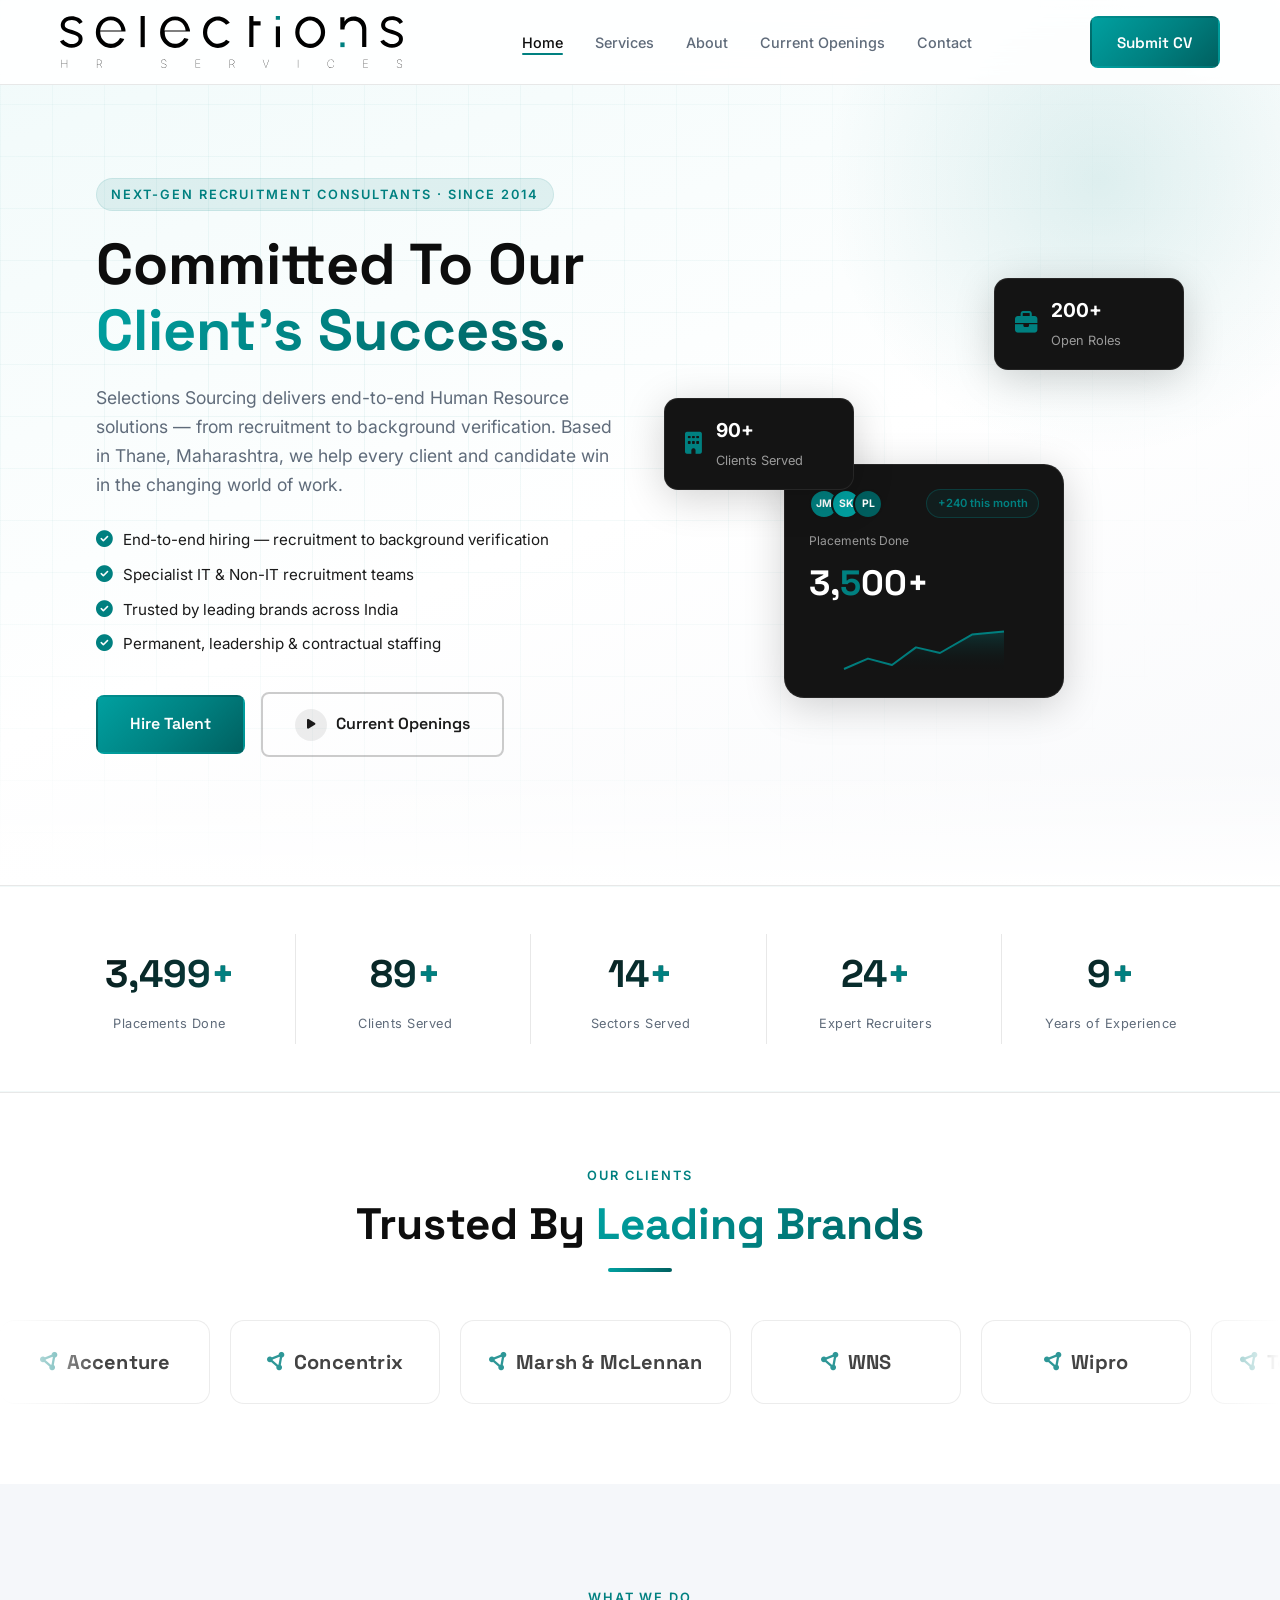
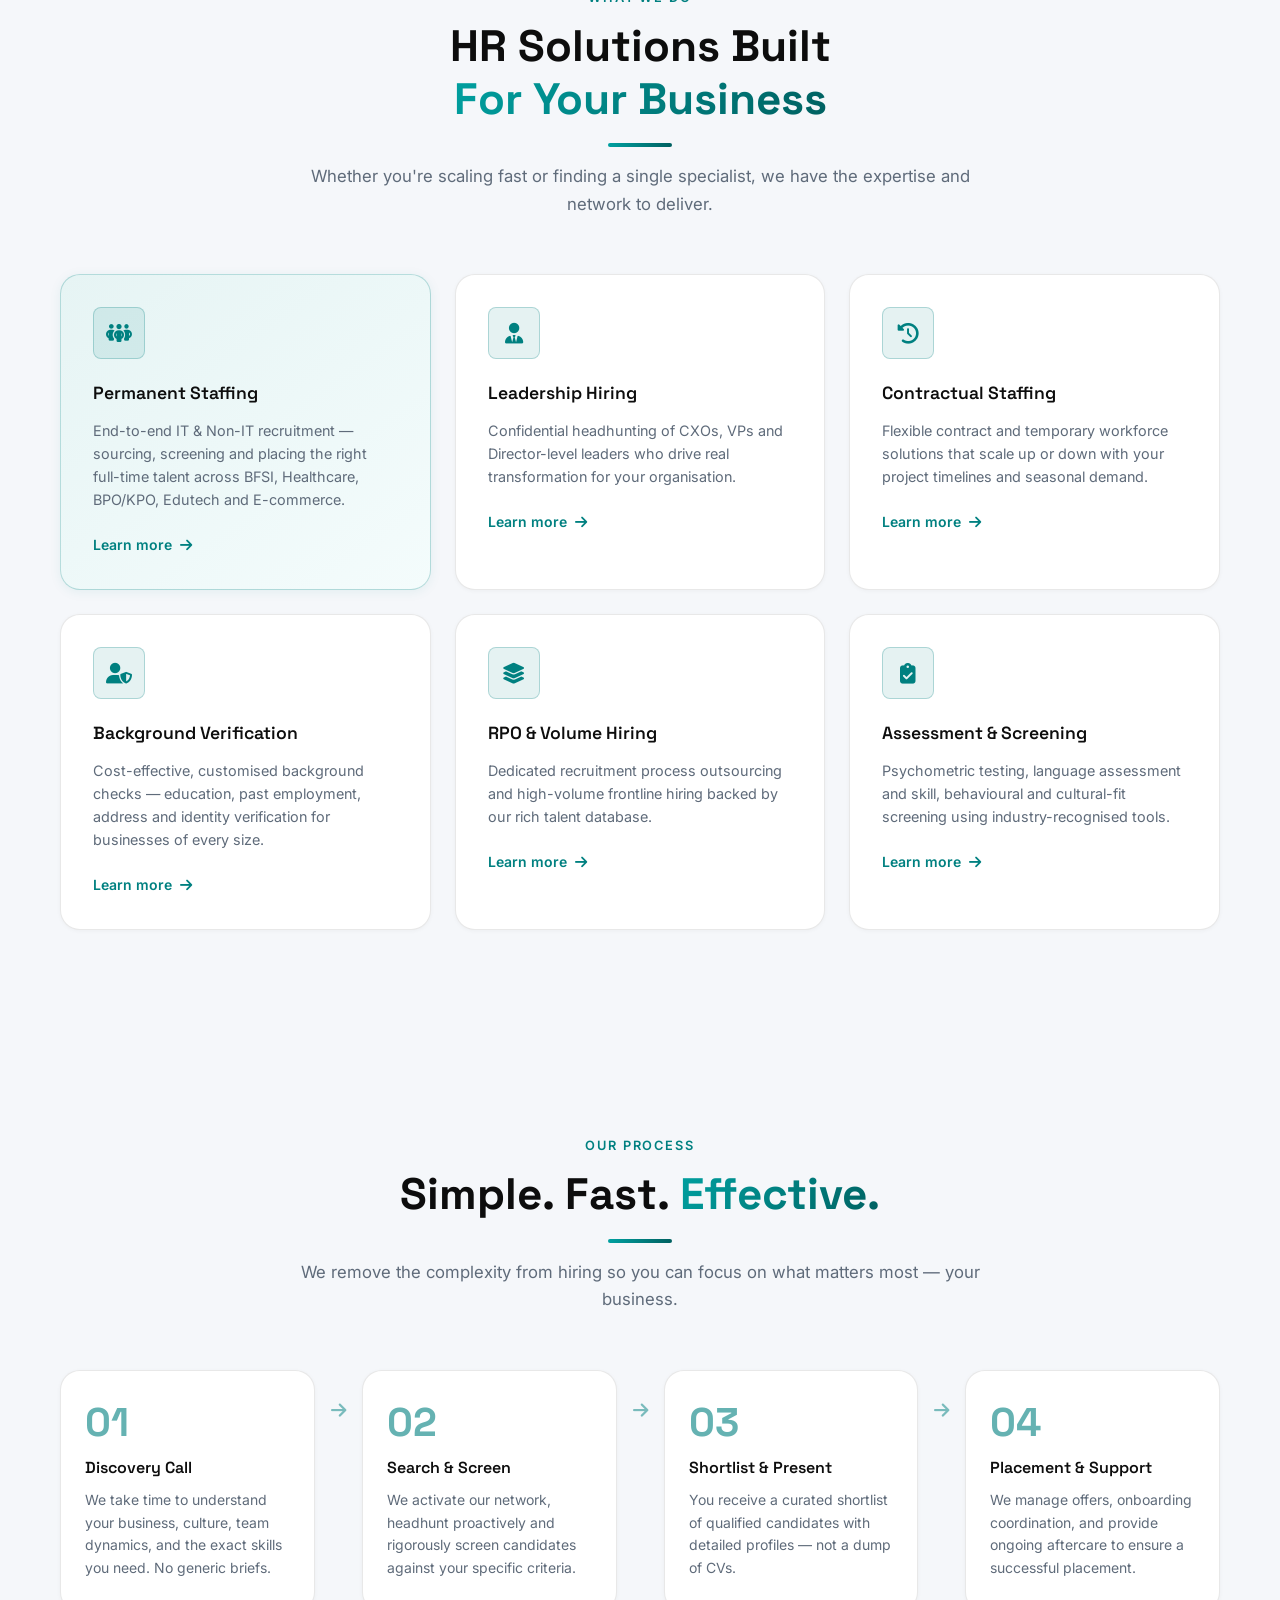
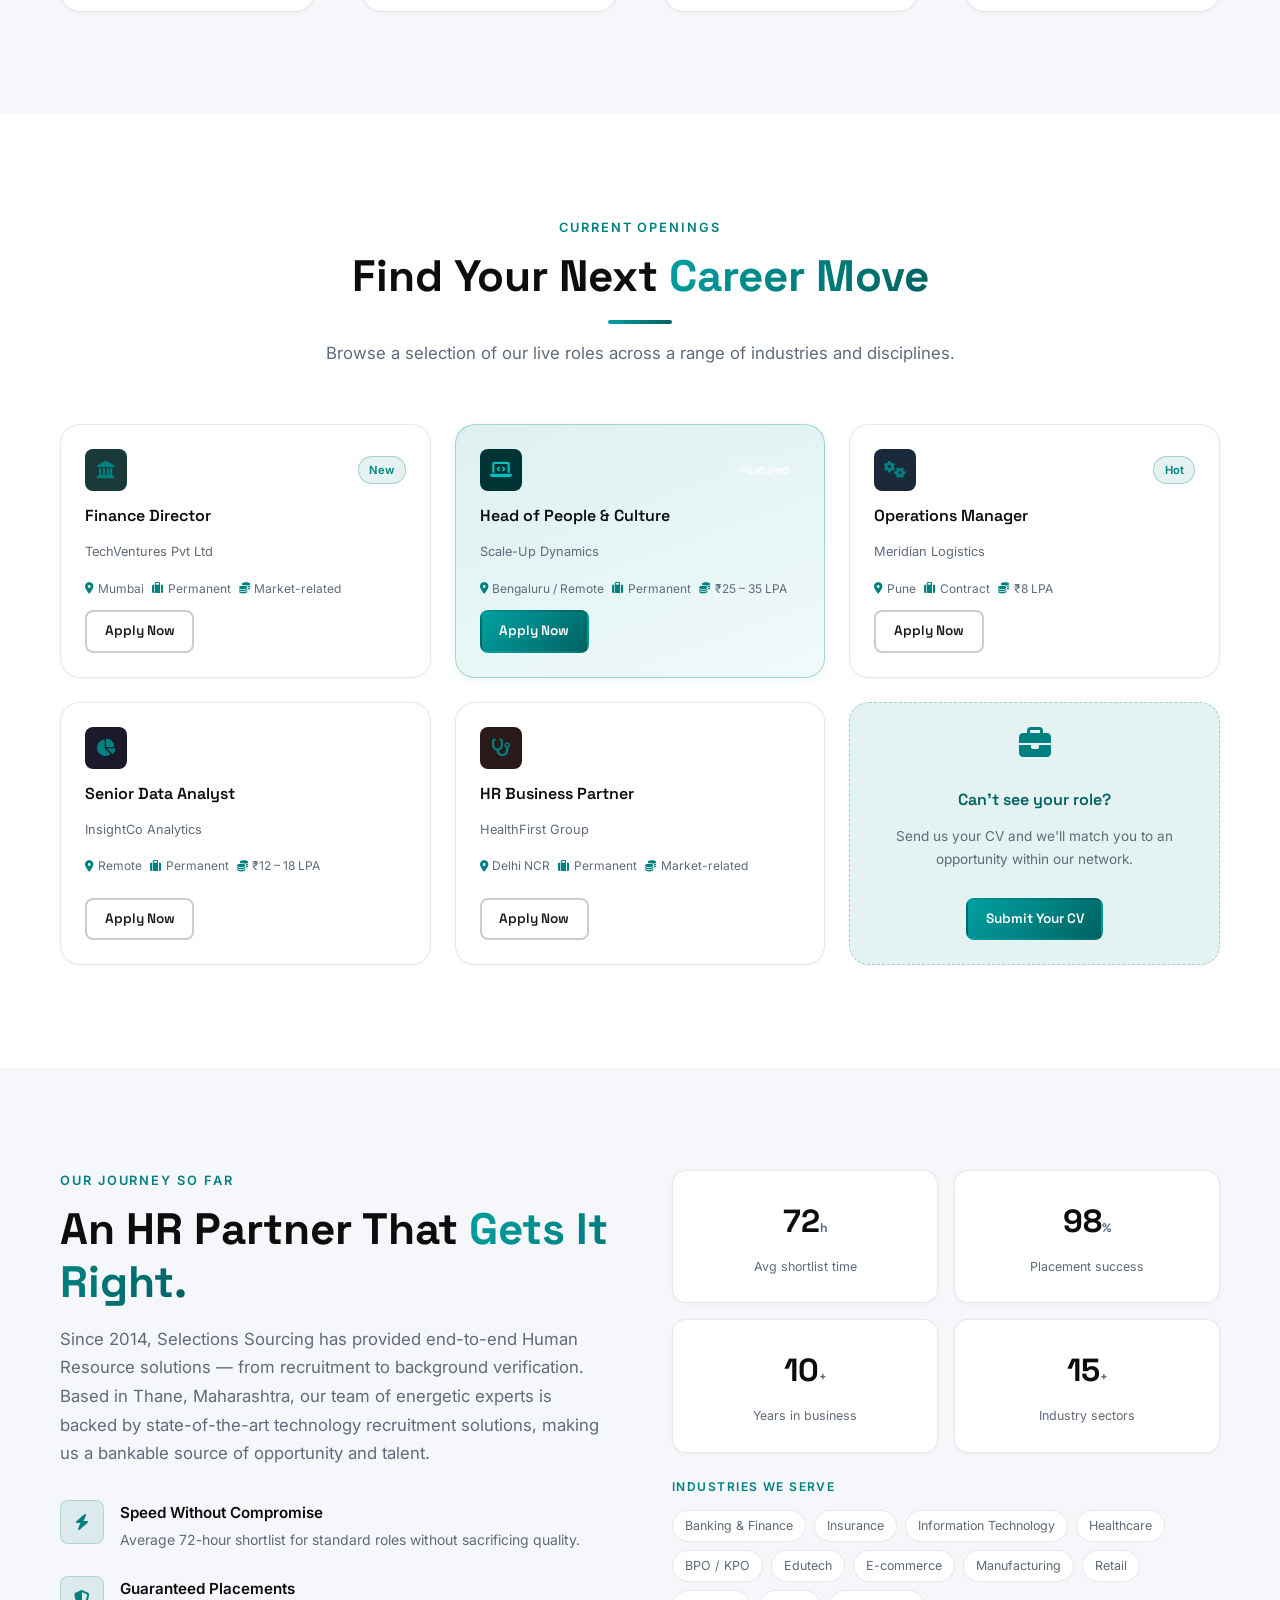
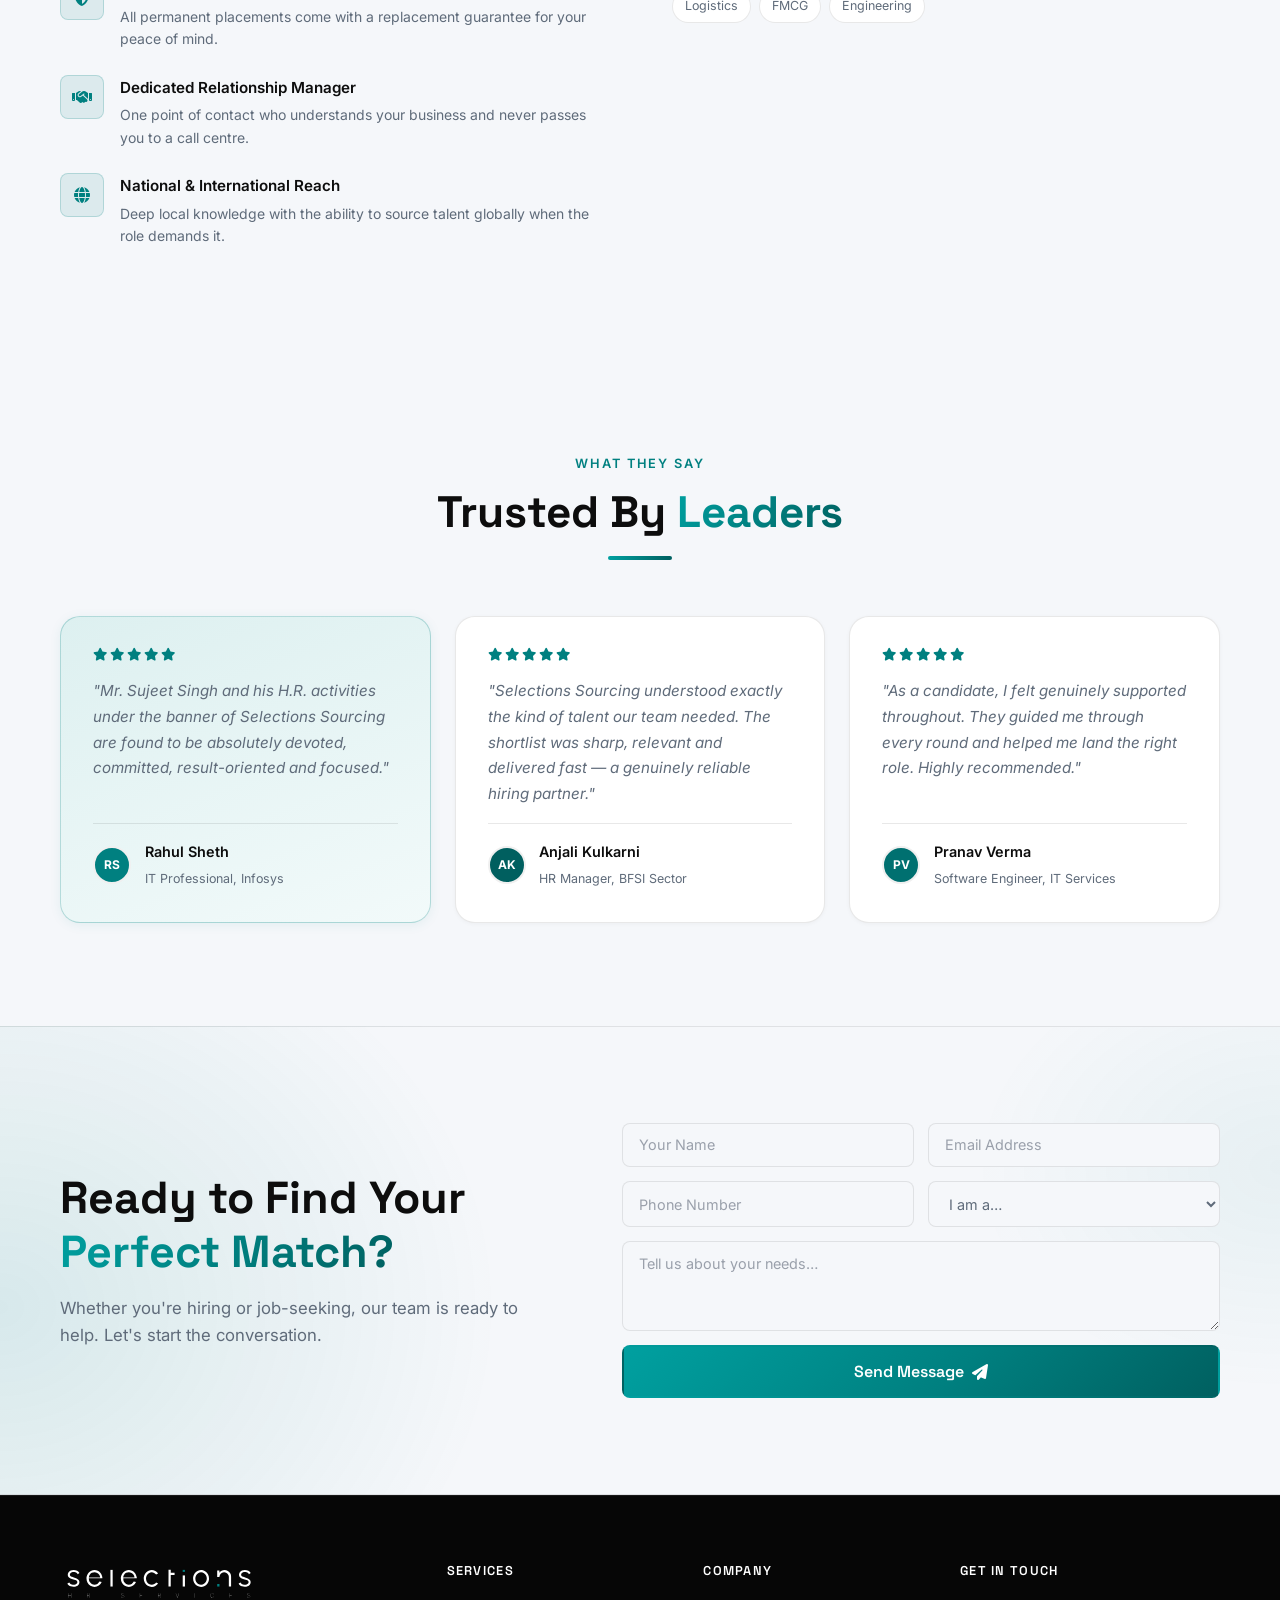
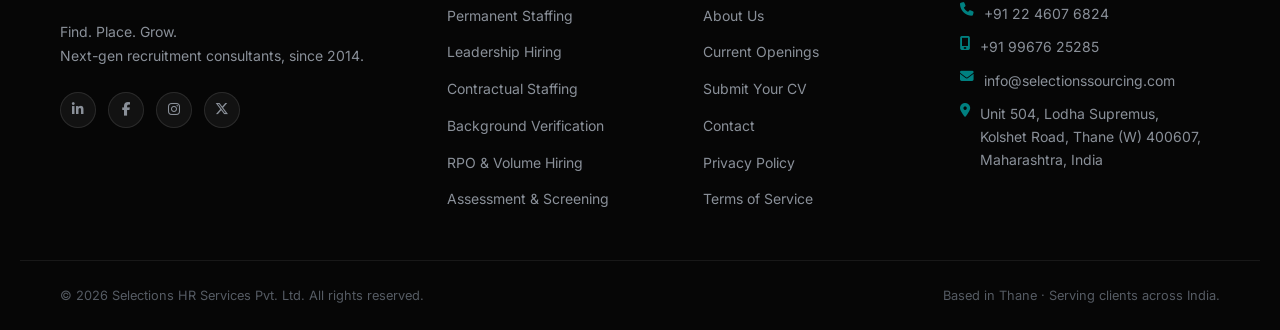
==== index.html @ e428ca4f "Add files via upload" ====
<!DOCTYPE html>
<html lang="en">

<head>
  <meta charset="UTF-8" />
  <meta name="viewport" content="width=device-width, initial-scale=1.0" />

  <!-- ── Primary SEO ── -->
  <title>Selections Sourcing — HR Sourcing &amp; Recruitment Agency in India</title>
  <meta name="description" content="Selections Sourcing is a specialist HR sourcing and recruitment agency in India. We connect companies with pre-vetted talent and help professionals find their next role. Find. Place. Grow." />
  <meta name="keywords" content="recruitment agency India, HR sourcing, staffing agency, talent sourcing, executive search, permanent recruitment, contract staffing, hiring partner, jobs India" />
  <meta name="author" content="Selections Sourcing" />
  <meta name="robots" content="index, follow" />
  <meta name="theme-color" content="#008080" />
  <link rel="canonical" href="https://www.selectionssourcing.com/" />

  <!-- ── Open Graph ── -->
  <meta property="og:type" content="website" />
  <meta property="og:site_name" content="Selections Sourcing" />
  <meta property="og:title" content="Selections Sourcing — HR Sourcing &amp; Recruitment Agency in India" />
  <meta property="og:description" content="We place the right people in the right roles. Specialist HR sourcing and recruitment across India." />
  <meta property="og:url" content="https://www.selectionssourcing.com/" />
  <meta property="og:image" content="https://www.selectionssourcing.com/selections-logo.png" />
  <meta property="og:locale" content="en_IN" />

  <!-- ── Twitter ── -->
  <meta name="twitter:card" content="summary_large_image" />
  <meta name="twitter:title" content="Selections Sourcing — HR Sourcing &amp; Recruitment Agency in India" />
  <meta name="twitter:description" content="We place the right people in the right roles. Specialist HR sourcing and recruitment across India." />
  <meta name="twitter:image" content="https://www.selectionssourcing.com/selections-logo.png" />

  <!-- ── Favicon ── -->
  <link rel="icon" type="image/svg+xml" href="favicon.svg" />
  <link rel="icon" type="image/png" href="favicon.png" />
  <link rel="apple-touch-icon" href="favicon.png" />

  <!-- ── Fonts & Styles ── -->
  <link rel="preconnect" href="https://fonts.googleapis.com" />
  <link rel="preconnect" href="https://fonts.gstatic.com" crossorigin />
  <link
    href="https://fonts.googleapis.com/css2?family=Inter:wght@300;400;500;600;700;800&family=Space+Grotesk:wght@400;500;600;700&display=swap"
    rel="stylesheet" />
  <link rel="stylesheet" href="https://cdnjs.cloudflare.com/ajax/libs/font-awesome/6.5.0/css/all.min.css" />
  <link rel="stylesheet" href="style.css" />

  <!-- ── Structured Data ── -->
  <script type="application/ld+json">
  {
    "@context": "https://schema.org",
    "@type": "EmploymentAgency",
    "name": "Selections Sourcing",
    "legalName": "Selections HR Services Pvt. Ltd.",
    "foundingDate": "2014",
    "url": "https://www.selectionssourcing.com/",
    "logo": "https://www.selectionssourcing.com/selections-logo.png",
    "image": "https://www.selectionssourcing.com/selections-logo.png",
    "description": "Specialist HR sourcing and recruitment agency in India — permanent staffing, leadership hiring, contractual staffing and background verification.",
    "slogan": "Find. Place. Grow.",
    "email": "info@selectionssourcing.com",
    "telephone": "+91-22-4607-6824",
    "priceRange": "$$",
    "address": {
      "@type": "PostalAddress",
      "streetAddress": "Unit 504, Lodha Supremus, Kolshet Road",
      "addressLocality": "Thane",
      "addressRegion": "Maharashtra",
      "postalCode": "400607",
      "addressCountry": "IN"
    },
    "areaServed": "IN",
    "openingHoursSpecification": {
      "@type": "OpeningHoursSpecification",
      "dayOfWeek": ["Monday", "Tuesday", "Wednesday", "Thursday", "Friday"],
      "opens": "09:00",
      "closes": "18:00"
    },
    "sameAs": [
      "https://www.linkedin.com/company/selectionshr",
      "https://www.facebook.com/selectionshr",
      "https://www.instagram.com/selectionshr"
    ]
  }
  </script>
  <script type="application/ld+json">
  {
    "@context": "https://schema.org",
    "@type": "WebSite",
    "name": "Selections Sourcing",
    "url": "https://www.selectionssourcing.com/"
  }
  </script>
</head>

<body>

  <!-- ═══════════════════════════════════════════
       HEADER / NAVIGATION
  ═══════════════════════════════════════════ -->
  <header class="header" id="header">
    <div class="container header__inner">

      <!-- Logo -->
      <a href="index.html" class="logo">
        <img src="logo.svg" class="logo__svg" alt="Selections Sourcing" />
      </a>

      <!-- Nav -->
      <nav class="nav" id="nav">
        <ul class="nav__list">
          <li><a href="#home" class="nav__link active">Home</a></li>
          <li><a href="services.html" class="nav__link">Services</a></li>
          <li><a href="about.html" class="nav__link">About</a></li>
          <li><a href="#jobs" class="nav__link">Current Openings</a></li>
          <li><a href="contact.html" class="nav__link">Contact</a></li>
        </ul>
      </nav>

      <div class="header__actions">
        <a href="submit-cv.html" class="btn btn--teal">Submit CV</a>
        <button class="nav__toggle" id="navToggle" aria-label="Toggle menu">
          <span></span><span></span><span></span>
        </button>
      </div>

    </div>
  </header>


  <!-- ═══════════════════════════════════════════
       QUICK NAV — scrollable section shortcuts (mobile)
  ═══════════════════════════════════════════ -->
  <nav class="quicknav" aria-label="Quick navigation">
    <div class="quicknav__track">
      <a href="#home" class="quicknav__chip"><i class="fa-solid fa-house"></i> Home</a>
      <a href="services.html" class="quicknav__chip"><i class="fa-solid fa-briefcase"></i> Services</a>
      <a href="about.html" class="quicknav__chip"><i class="fa-solid fa-building-user"></i> About</a>
      <a href="#jobs" class="quicknav__chip"><i class="fa-solid fa-magnifying-glass"></i> Openings</a>
      <a href="#contact" class="quicknav__chip"><i class="fa-solid fa-envelope"></i> Contact</a>
      <a href="submit-cv.html" class="quicknav__chip quicknav__chip--teal"><i class="fa-solid fa-file-arrow-up"></i> Submit CV</a>
    </div>
  </nav>


  <!-- ═══════════════════════════════════════════
       HERO SECTION
  ═══════════════════════════════════════════ -->
  <section class="hero" id="home">
    <div class="hero__bg-grid"></div>
    <div class="hero__accent"></div>
    <div class="container hero__inner">

      <div class="hero__content">
        <p class="hero__eyebrow">Next-Gen Recruitment Consultants · Since 2014</p>
        <h1 class="hero__title">
          Committed To Our<br />
          <span class="highlight">Client's Success.</span>
        </h1>
        <p class="hero__desc">
          Selections Sourcing delivers end-to-end Human Resource solutions — from
          recruitment to background verification. Based in Thane, Maharashtra, we help
          every client and candidate win in the changing world of work.
        </p>

        <ul class="hero__checklist">
          <li><i class="fa-solid fa-circle-check"></i> End-to-end hiring — recruitment to background verification</li>
          <li><i class="fa-solid fa-circle-check"></i> Specialist IT &amp; Non-IT recruitment teams</li>
          <li><i class="fa-solid fa-circle-check"></i> Trusted by leading brands across India</li>
          <li><i class="fa-solid fa-circle-check"></i> Permanent, leadership &amp; contractual staffing</li>
        </ul>

        <div class="hero__ctas">
          <a href="#contact" class="btn btn--teal btn--lg">Hire Talent</a>
          <a href="#jobs" class="btn btn--outline btn--lg">
            <span class="play-icon"><i class="fa-solid fa-play"></i></span>
            Current Openings
          </a>
        </div>
      </div>

      <div class="hero__visual">
        <div class="hero__card hero__card--main">
          <div class="hero__card-header">
            <div class="avatar-stack">
              <div class="avatar" style="background:#008080">JM</div>
              <div class="avatar" style="background:#00a0a0">SK</div>
              <div class="avatar" style="background:#005f5f">PL</div>
            </div>
            <span class="badge badge--teal">+240 this month</span>
          </div>
          <p class="hero__card-label">Placements Done</p>
          <h3 class="hero__card-num">3,<span class="teal">5</span>00+</h3>
          <div class="sparkline">
            <svg viewBox="0 0 200 60" xmlns="http://www.w3.org/2000/svg">
              <polyline points="0,55 30,42 60,50 90,28 120,35 160,12 200,8" fill="none" stroke="#008080"
                stroke-width="2.5" stroke-linejoin="round" />
              <polyline points="0,60 0,55 30,42 60,50 90,28 120,35 160,12 200,8 200,60" fill="url(#sparkGrad)"
                opacity="0.3" />
              <defs>
                <linearGradient id="sparkGrad" x1="0" y1="0" x2="0" y2="1">
                  <stop offset="0%" stop-color="#008080" />
                  <stop offset="100%" stop-color="transparent" />
                </linearGradient>
              </defs>
            </svg>
          </div>
        </div>

        <div class="hero__card hero__card--small hero__card--top">
          <i class="fa-solid fa-briefcase teal"></i>
          <div>
            <strong>200+</strong>
            <span>Open Roles</span>
          </div>
        </div>

        <div class="hero__card hero__card--small hero__card--bottom">
          <i class="fa-solid fa-building teal"></i>
          <div>
            <strong>90+</strong>
            <span>Clients Served</span>
          </div>
        </div>
      </div>

    </div>
    <div class="hero__gradient"></div>
  </section>


  <!-- ═══════════════════════════════════════════
       STATS STRIP
  ═══════════════════════════════════════════ -->
  <section class="stats">
    <div class="container stats__grid">
      <div class="stat">
        <span class="stat__num">3,500<span class="teal">+</span></span>
        <span class="stat__label">Placements Done</span>
      </div>
      <div class="stat">
        <span class="stat__num">90<span class="teal">+</span></span>
        <span class="stat__label">Clients Served</span>
      </div>
      <div class="stat">
        <span class="stat__num">15<span class="teal">+</span></span>
        <span class="stat__label">Sectors Served</span>
      </div>
      <div class="stat">
        <span class="stat__num">25<span class="teal">+</span></span>
        <span class="stat__label">Expert Recruiters</span>
      </div>
      <div class="stat">
        <span class="stat__num">10<span class="teal">+</span></span>
        <span class="stat__label">Years of Experience</span>
      </div>
    </div>
  </section>


  <!-- ═══════════════════════════════════════════
       OUR CLIENTS (marquee)
  ═══════════════════════════════════════════ -->
  <section class="section clients" style="padding-block: clamp(3rem, 6vw, 4.5rem);">
    <div class="container">
      <div class="section__header" style="margin-bottom: 2.5rem;">
        <p class="section__eyebrow">Our Clients</p>
        <h2 class="section__title">Trusted By <span class="highlight">Leading Brands</span></h2>
      </div>
    </div>
    <div class="marquee">
      <div class="marquee__track">
        <!-- Set 1 -->
        <div class="client-logo"><i class="fa-solid fa-circle-nodes"></i> Accenture</div>
        <div class="client-logo"><i class="fa-solid fa-circle-nodes"></i> Concentrix</div>
        <div class="client-logo"><i class="fa-solid fa-circle-nodes"></i> Marsh &amp; McLennan</div>
        <div class="client-logo"><i class="fa-solid fa-circle-nodes"></i> WNS</div>
        <div class="client-logo"><i class="fa-solid fa-circle-nodes"></i> Wipro</div>
        <div class="client-logo"><i class="fa-solid fa-circle-nodes"></i> Teleperformance</div>
        <!-- Set 2 (duplicate for seamless loop) -->
        <div class="client-logo"><i class="fa-solid fa-circle-nodes"></i> Accenture</div>
        <div class="client-logo"><i class="fa-solid fa-circle-nodes"></i> Concentrix</div>
        <div class="client-logo"><i class="fa-solid fa-circle-nodes"></i> Marsh &amp; McLennan</div>
        <div class="client-logo"><i class="fa-solid fa-circle-nodes"></i> WNS</div>
        <div class="client-logo"><i class="fa-solid fa-circle-nodes"></i> Wipro</div>
        <div class="client-logo"><i class="fa-solid fa-circle-nodes"></i> Teleperformance</div>
      </div>
    </div>
  </section>


  <!-- ═══════════════════════════════════════════
       SERVICES SECTION
  ═══════════════════════════════════════════ -->
  <section class="section services" id="services">
    <div class="container">
      <div class="section__header">
        <p class="section__eyebrow">What We Do</p>
        <h2 class="section__title">HR Solutions Built<br /><span class="highlight">For Your Business</span></h2>
        <p class="section__desc">Whether you're scaling fast or finding a single specialist, we have the expertise and
          network to deliver.</p>
      </div>

      <div class="services__grid">

        <div class="service-card service-card--featured">
          <div class="service-card__icon">
            <i class="fa-solid fa-people-group"></i>
          </div>
          <h3>Permanent Staffing</h3>
          <p>End-to-end IT &amp; Non-IT recruitment — sourcing, screening and placing the right full-time talent across BFSI, Healthcare, BPO/KPO, Edutech and E-commerce.</p>
          <a href="services.html" class="link-arrow">Learn more <i class="fa-solid fa-arrow-right"></i></a>
        </div>

        <div class="service-card">
          <div class="service-card__icon">
            <i class="fa-solid fa-user-tie"></i>
          </div>
          <h3>Leadership Hiring</h3>
          <p>Confidential headhunting of CXOs, VPs and Director-level leaders who drive real transformation for your organisation.</p>
          <a href="services.html" class="link-arrow">Learn more <i class="fa-solid fa-arrow-right"></i></a>
        </div>

        <div class="service-card">
          <div class="service-card__icon">
            <i class="fa-solid fa-clock-rotate-left"></i>
          </div>
          <h3>Contractual Staffing</h3>
          <p>Flexible contract and temporary workforce solutions that scale up or down with your project timelines and seasonal demand.</p>
          <a href="services.html" class="link-arrow">Learn more <i class="fa-solid fa-arrow-right"></i></a>
        </div>

        <div class="service-card">
          <div class="service-card__icon">
            <i class="fa-solid fa-user-shield"></i>
          </div>
          <h3>Background Verification</h3>
          <p>Cost-effective, customised background checks — education, past employment, address and identity verification for businesses of every size.</p>
          <a href="services.html" class="link-arrow">Learn more <i class="fa-solid fa-arrow-right"></i></a>
        </div>

        <div class="service-card">
          <div class="service-card__icon">
            <i class="fa-solid fa-layer-group"></i>
          </div>
          <h3>RPO &amp; Volume Hiring</h3>
          <p>Dedicated recruitment process outsourcing and high-volume frontline hiring backed by our rich talent database.</p>
          <a href="services.html" class="link-arrow">Learn more <i class="fa-solid fa-arrow-right"></i></a>
        </div>

        <div class="service-card">
          <div class="service-card__icon">
            <i class="fa-solid fa-clipboard-check"></i>
          </div>
          <h3>Assessment &amp; Screening</h3>
          <p>Psychometric testing, language assessment and skill, behavioural and cultural-fit screening using industry-recognised tools.</p>
          <a href="services.html" class="link-arrow">Learn more <i class="fa-solid fa-arrow-right"></i></a>
        </div>

      </div>
    </div>
  </section>


  <!-- ═══════════════════════════════════════════
       HOW IT WORKS
  ═══════════════════════════════════════════ -->
  <section class="section how" id="how-it-works">
    <div class="container">
      <div class="section__header">
        <p class="section__eyebrow">Our Process</p>
        <h2 class="section__title">Simple. Fast. <span class="highlight">Effective.</span></h2>
        <p class="section__desc">We remove the complexity from hiring so you can focus on what matters most — your
          business.</p>
      </div>

      <div class="how__steps">
        <div class="step">
          <div class="step__num">01</div>
          <div class="step__body">
            <h3>Discovery Call</h3>
            <p>We take time to understand your business, culture, team dynamics, and the exact skills you need. No
              generic briefs.</p>
          </div>
        </div>
        <div class="step__connector"><i class="fa-solid fa-arrow-right"></i></div>
        <div class="step">
          <div class="step__num">02</div>
          <div class="step__body">
            <h3>Search & Screen</h3>
            <p>We activate our network, headhunt proactively and rigorously screen candidates against your specific
              criteria.</p>
          </div>
        </div>
        <div class="step__connector"><i class="fa-solid fa-arrow-right"></i></div>
        <div class="step">
          <div class="step__num">03</div>
          <div class="step__body">
            <h3>Shortlist & Present</h3>
            <p>You receive a curated shortlist of qualified candidates with detailed profiles — not a dump of CVs.</p>
          </div>
        </div>
        <div class="step__connector"><i class="fa-solid fa-arrow-right"></i></div>
        <div class="step">
          <div class="step__num">04</div>
          <div class="step__body">
            <h3>Placement & Support</h3>
            <p>We manage offers, onboarding coordination, and provide ongoing aftercare to ensure a successful
              placement.</p>
          </div>
        </div>
      </div>
    </div>
  </section>


  <!-- ═══════════════════════════════════════════
       FEATURED OPPORTUNITIES
  ═══════════════════════════════════════════ -->
  <section class="section jobs" id="jobs">
    <div class="container">
      <div class="section__header">
        <p class="section__eyebrow">Current Openings</p>
        <h2 class="section__title">Find Your Next <span class="highlight">Career Move</span></h2>
        <p class="section__desc">Browse a selection of our live roles across a range of industries and disciplines.</p>
      </div>

      <div class="jobs__grid">

        <div class="job-card">
          <div class="job-card__top">
            <div class="job-card__company-logo" style="background:#1a3a3a">
              <i class="fa-solid fa-landmark" style="color:#008080"></i>
            </div>
            <span class="badge badge--teal">New</span>
          </div>
          <h4>Finance Director</h4>
          <p class="job-card__company">TechVentures Pvt Ltd</p>
          <div class="job-card__tags">
            <span><i class="fa-solid fa-location-dot"></i> Mumbai</span>
            <span><i class="fa-solid fa-suitcase"></i> Permanent</span>
            <span><i class="fa-solid fa-coins"></i> Market-related</span>
          </div>
          <a href="submit-cv.html" class="btn btn--outline btn--sm">Apply Now</a>
        </div>

        <div class="job-card job-card--featured">
          <div class="job-card__top">
            <div class="job-card__company-logo" style="background:#003333">
              <i class="fa-solid fa-laptop-code" style="color:#00c0c0"></i>
            </div>
            <span class="badge badge--white">Featured</span>
          </div>
          <h4>Head of People & Culture</h4>
          <p class="job-card__company">Scale-Up Dynamics</p>
          <div class="job-card__tags">
            <span><i class="fa-solid fa-location-dot"></i> Bengaluru / Remote</span>
            <span><i class="fa-solid fa-suitcase"></i> Permanent</span>
            <span><i class="fa-solid fa-coins"></i> ₹25 – 35 LPA</span>
          </div>
          <a href="submit-cv.html" class="btn btn--teal btn--sm">Apply Now</a>
        </div>

        <div class="job-card">
          <div class="job-card__top">
            <div class="job-card__company-logo" style="background:#1a2a3a">
              <i class="fa-solid fa-gears" style="color:#008080"></i>
            </div>
            <span class="badge badge--teal">Hot</span>
          </div>
          <h4>Operations Manager</h4>
          <p class="job-card__company">Meridian Logistics</p>
          <div class="job-card__tags">
            <span><i class="fa-solid fa-location-dot"></i> Pune</span>
            <span><i class="fa-solid fa-suitcase"></i> Contract</span>
            <span><i class="fa-solid fa-coins"></i> ₹8 LPA</span>
          </div>
          <a href="submit-cv.html" class="btn btn--outline btn--sm">Apply Now</a>
        </div>

        <div class="job-card">
          <div class="job-card__top">
            <div class="job-card__company-logo" style="background:#1a1a2a">
              <i class="fa-solid fa-chart-pie" style="color:#008080"></i>
            </div>
          </div>
          <h4>Senior Data Analyst</h4>
          <p class="job-card__company">InsightCo Analytics</p>
          <div class="job-card__tags">
            <span><i class="fa-solid fa-location-dot"></i> Remote</span>
            <span><i class="fa-solid fa-suitcase"></i> Permanent</span>
            <span><i class="fa-solid fa-coins"></i> ₹12 – 18 LPA</span>
          </div>
          <a href="submit-cv.html" class="btn btn--outline btn--sm">Apply Now</a>
        </div>

        <div class="job-card">
          <div class="job-card__top">
            <div class="job-card__company-logo" style="background:#2a1a1a">
              <i class="fa-solid fa-stethoscope" style="color:#008080"></i>
            </div>
          </div>
          <h4>HR Business Partner</h4>
          <p class="job-card__company">HealthFirst Group</p>
          <div class="job-card__tags">
            <span><i class="fa-solid fa-location-dot"></i> Delhi NCR</span>
            <span><i class="fa-solid fa-suitcase"></i> Permanent</span>
            <span><i class="fa-solid fa-coins"></i> Market-related</span>
          </div>
          <a href="submit-cv.html" class="btn btn--outline btn--sm">Apply Now</a>
        </div>

        <div class="job-card jobs__cta-card">
          <i class="fa-solid fa-briefcase" style="font-size:2rem;color:#008080;margin-bottom:1rem"></i>
          <h4>Can't see your role?</h4>
          <p>Send us your CV and we'll match you to an opportunity within our network.</p>
          <a href="submit-cv.html" class="btn btn--teal btn--sm" style="margin-top:1rem">Submit Your CV</a>
        </div>

      </div>
    </div>
  </section>


  <!-- ═══════════════════════════════════════════
       WHY CHOOSE US
  ═══════════════════════════════════════════ -->
  <section class="section about" id="about">
    <div class="container about__inner">

      <div class="about__left">
        <p class="section__eyebrow">Our Journey So Far</p>
        <h2 class="section__title">An HR Partner That <span class="highlight">Gets It Right.</span></h2>
        <p class="about__desc">
          Since 2014, Selections Sourcing has provided end-to-end Human Resource solutions —
          from recruitment to background verification. Based in Thane, Maharashtra, our team of
          energetic experts is backed by state-of-the-art technology recruitment solutions, making
          us a bankable source of opportunity and talent.
        </p>

        <ul class="about__features">
          <li>
            <div class="feature-icon"><i class="fa-solid fa-bolt"></i></div>
            <div>
              <strong>Speed Without Compromise</strong>
              <p>Average 72-hour shortlist for standard roles without sacrificing quality.</p>
            </div>
          </li>
          <li>
            <div class="feature-icon"><i class="fa-solid fa-shield-halved"></i></div>
            <div>
              <strong>Guaranteed Placements</strong>
              <p>All permanent placements come with a replacement guarantee for your peace of mind.</p>
            </div>
          </li>
          <li>
            <div class="feature-icon"><i class="fa-solid fa-handshake"></i></div>
            <div>
              <strong>Dedicated Relationship Manager</strong>
              <p>One point of contact who understands your business and never passes you to a call centre.</p>
            </div>
          </li>
          <li>
            <div class="feature-icon"><i class="fa-solid fa-globe"></i></div>
            <div>
              <strong>National & International Reach</strong>
              <p>Deep local knowledge with the ability to source talent globally when the role demands it.</p>
            </div>
          </li>
        </ul>
      </div>

      <div class="about__right">
        <div class="about__visual">
          <div class="about__metric">
            <span class="about__metric-num">72<span class="teal">h</span></span>
            <span>Avg shortlist time</span>
          </div>
          <div class="about__metric">
            <span class="about__metric-num">98<span class="teal">%</span></span>
            <span>Placement success</span>
          </div>
          <div class="about__metric">
            <span class="about__metric-num">10<span class="teal">+</span></span>
            <span>Years in business</span>
          </div>
          <div class="about__metric">
            <span class="about__metric-num">15<span class="teal">+</span></span>
            <span>Industry sectors</span>
          </div>
        </div>

        <div class="industries">
          <p class="industries__label">Industries We Serve</p>
          <div class="industries__tags">
            <span>Banking & Finance</span><span>Insurance</span><span>Information Technology</span>
            <span>Healthcare</span><span>BPO / KPO</span><span>Edutech</span>
            <span>E-commerce</span><span>Manufacturing</span><span>Retail</span>
            <span>Logistics</span><span>FMCG</span><span>Engineering</span>
          </div>
        </div>
      </div>

    </div>
  </section>


  <!-- ═══════════════════════════════════════════
       TESTIMONIALS
  ═══════════════════════════════════════════ -->
  <section class="section testimonials">
    <div class="container">
      <div class="section__header">
        <p class="section__eyebrow">What They Say</p>
        <h2 class="section__title">Trusted By <span class="highlight">Leaders</span></h2>
      </div>

      <div class="testimonials__grid">

        <div class="testimonial testimonial--featured">
          <div class="stars">
            <i class="fa-solid fa-star"></i><i class="fa-solid fa-star"></i>
            <i class="fa-solid fa-star"></i><i class="fa-solid fa-star"></i>
            <i class="fa-solid fa-star"></i>
          </div>
          <p>"Mr. Sujeet Singh and his H.R. activities under the banner of Selections Sourcing are found to be
            absolutely devoted, committed, result-oriented and focused."</p>
          <div class="testimonial__author">
            <div class="avatar" style="background:#008080">RS</div>
            <div>
              <strong>Rahul Sheth</strong>
              <span>IT Professional, Infosys</span>
            </div>
          </div>
        </div>

        <div class="testimonial">
          <div class="stars">
            <i class="fa-solid fa-star"></i><i class="fa-solid fa-star"></i>
            <i class="fa-solid fa-star"></i><i class="fa-solid fa-star"></i>
            <i class="fa-solid fa-star"></i>
          </div>
          <p>"Selections Sourcing understood exactly the kind of talent our team needed. The shortlist was sharp,
            relevant and delivered fast — a genuinely reliable hiring partner."</p>
          <div class="testimonial__author">
            <div class="avatar" style="background:#005f5f">AK</div>
            <div>
              <strong>Anjali Kulkarni</strong>
              <span>HR Manager, BFSI Sector</span>
            </div>
          </div>
        </div>

        <div class="testimonial">
          <div class="stars">
            <i class="fa-solid fa-star"></i><i class="fa-solid fa-star"></i>
            <i class="fa-solid fa-star"></i><i class="fa-solid fa-star"></i>
            <i class="fa-solid fa-star"></i>
          </div>
          <p>"As a candidate, I felt genuinely supported throughout. They guided me through every round and helped me
            land the right role. Highly recommended."</p>
          <div class="testimonial__author">
            <div class="avatar" style="background:#007070">PV</div>
            <div>
              <strong>Pranav Verma</strong>
              <span>Software Engineer, IT Services</span>
            </div>
          </div>
        </div>

      </div>
    </div>
  </section>


  <!-- ═══════════════════════════════════════════
       CTA BANNER
  ═══════════════════════════════════════════ -->
  <section class="cta-banner" id="contact">
    <div class="container cta-banner__inner">
      <div class="cta-banner__left">
        <h2>Ready to Find Your<br /><span class="highlight">Perfect Match?</span></h2>
        <p>Whether you're hiring or job-seeking, our team is ready to help. Let's start the conversation.</p>
      </div>
      <div class="cta-banner__right">
        <form class="contact-form" onsubmit="handleSubmit(event)">
          <div class="form-row">
            <input type="text" placeholder="Your Name" required />
            <input type="email" placeholder="Email Address" required />
          </div>
          <div class="form-row">
            <input type="tel" placeholder="Phone Number" />
            <select>
              <option value="" disabled selected>I am a…</option>
              <option>Employer – I want to hire</option>
              <option>Candidate – I'm looking for work</option>
              <option>Both</option>
            </select>
          </div>
          <textarea placeholder="Tell us about your needs…" rows="3"></textarea>
          <button type="submit" class="btn btn--teal btn--lg btn--full">
            Send Message <i class="fa-solid fa-paper-plane"></i>
          </button>
        </form>
      </div>
    </div>
  </section>


  <!-- ═══════════════════════════════════════════
       FOOTER
  ═══════════════════════════════════════════ -->
  <footer class="footer">
    <div class="container footer__grid">

      <div class="footer__brand">
        <img src="logo-white.svg" class="footer__logo"
          alt="Selections Sourcing" />
        <p class="footer__tagline">Find. Place. Grow.<br />Next-gen recruitment consultants, since 2014.</p>
        <div class="footer__socials">
          <a href="#" aria-label="LinkedIn"><i class="fa-brands fa-linkedin-in"></i></a>
          <a href="#" aria-label="Facebook"><i class="fa-brands fa-facebook-f"></i></a>
          <a href="#" aria-label="Instagram"><i class="fa-brands fa-instagram"></i></a>
          <a href="#" aria-label="Twitter/X"><i class="fa-brands fa-x-twitter"></i></a>
        </div>
      </div>

      <div class="footer__col">
        <h5>Services</h5>
        <ul>
          <li><a href="services.html">Permanent Staffing</a></li>
          <li><a href="services.html">Leadership Hiring</a></li>
          <li><a href="services.html">Contractual Staffing</a></li>
          <li><a href="services.html">Background Verification</a></li>
          <li><a href="services.html">RPO &amp; Volume Hiring</a></li>
          <li><a href="services.html">Assessment &amp; Screening</a></li>
        </ul>
      </div>

      <div class="footer__col">
        <h5>Company</h5>
        <ul>
          <li><a href="about.html">About Us</a></li>
          <li><a href="#jobs">Current Openings</a></li>
          <li><a href="submit-cv.html">Submit Your CV</a></li>
          <li><a href="contact.html">Contact</a></li>
          <li><a href="#">Privacy Policy</a></li>
          <li><a href="#">Terms of Service</a></li>
        </ul>
      </div>

      <div class="footer__col">
        <h5>Get In Touch</h5>
        <ul class="footer__contact">
          <li><i class="fa-solid fa-phone"></i> +91 22 4607 6824</li>
          <li><i class="fa-solid fa-mobile-screen"></i> +91 99676 25285</li>
          <li><i class="fa-solid fa-envelope"></i> info@selectionssourcing.com</li>
          <li><i class="fa-solid fa-location-dot"></i> Unit 504, Lodha Supremus,<br />Kolshet Road, Thane (W) 400607,<br />Maharashtra, India</li>
        </ul>
      </div>

    </div>

    <div class="footer__bottom">
      <div class="container footer__bottom-inner">
        <p>&copy; 2026 Selections HR Services Pvt. Ltd. All rights reserved.</p>
        <p>Based in Thane &middot; Serving clients across India.</p>
      </div>
    </div>
  </footer>

  <!-- Toast notification -->
  <div class="toast" id="toast">
    <i class="fa-solid fa-circle-check"></i>
    <span>Message sent! We'll be in touch soon.</span>
  </div>

  <script src="script.js"></script>
</body>

</html>
---- style.css ----
/* ═══════════════════════════════════════════════════
   SELECTIONS HR SERVICES — STYLESHEET
   Brand: Black (#0d0d0d) + Teal (#008080)
═══════════════════════════════════════════════════ */

/* ── TOKENS ── */
:root {
  --teal:        #008080;
  --teal-light:  #00a0a0;
  --teal-dark:   #006060;
  --teal-dim:    rgba(0,128,128,.10);
  --teal-glow:   rgba(0,128,128,.20);

  --bg:          #ffffff;
  --bg-2:        #f5f7fa;
  --bg-3:        #eef0f4;
  --bg-card:     #ffffff;
  --border:      rgba(0,0,0,.09);

  --white:       #ffffff;
  --text-head:   #0d0d0d;
  --gray-1:      #1a1a1a;
  --gray-2:      #5f6b7a;
  --gray-3:      #9aa0ab;

  --font-body:   'Inter', sans-serif;
  --font-head:   'Space Grotesk', sans-serif;

  --radius-sm:   8px;
  --radius-md:   14px;
  --radius-lg:   20px;
  --radius-xl:   28px;

  --shadow-teal: 0 8px 40px rgba(0,128,128,.18);
  --shadow-card: 0 4px 24px rgba(0,0,0,.08);

  --transition:  .25s cubic-bezier(.4,0,.2,1);
}

/* ── RESET ── */
*, *::before, *::after { box-sizing: border-box; margin: 0; padding: 0; }
html { scroll-behavior: smooth; }
body {
  font-family: var(--font-body);
  background: var(--bg);
  color: var(--gray-1);
  line-height: 1.65;
  -webkit-font-smoothing: antialiased;
  overflow-x: hidden;
}

/* ── SELECTION COLOUR ── */
::selection { background: rgba(0,128,128,.15); color: var(--teal-dark); }
a { text-decoration: none; color: inherit; }
ul { list-style: none; }
img, svg { display: block; max-width: 100%; }
input, select, textarea, button { font-family: inherit; }

/* ── UTILITY ── */
.container {
  max-width: 1240px;
  margin-inline: auto;
  padding-inline: clamp(1.25rem, 5vw, 2.5rem);
}
.teal { color: var(--teal); }
.highlight { color: var(--teal); }
.section { padding-block: clamp(4rem, 8vw, 7rem); }

/* ── BUTTONS ── */
.btn {
  display: inline-flex;
  align-items: center;
  gap: .55rem;
  padding: .72rem 1.6rem;
  border-radius: var(--radius-sm);
  font-family: var(--font-head);
  font-weight: 600;
  font-size: .95rem;
  border: 2px solid transparent;
  cursor: pointer;
  transition: var(--transition);
  white-space: nowrap;
}
.btn--teal {
  background: var(--teal);
  color: #ffffff;
  border-color: var(--teal);
}
.btn--teal:hover {
  background: var(--teal-light);
  border-color: var(--teal-light);
  transform: translateY(-2px);
  box-shadow: var(--shadow-teal);
}
.btn--outline {
  background: transparent;
  color: var(--gray-1);
  border-color: rgba(0,0,0,.2);
}
.btn--outline:hover {
  border-color: var(--teal);
  color: var(--teal);
  background: var(--teal-dim);
  transform: translateY(-2px);
}
.btn--lg { padding: .9rem 2rem; font-size: 1rem; }
.btn--sm { padding: .5rem 1.1rem; font-size: .85rem; }
.btn--full { width: 100%; justify-content: center; }

/* ── SECTION HEADER ── */
.section__header {
  text-align: center;
  max-width: 680px;
  margin: 0 auto 3.5rem;
}
.section__eyebrow {
  font-size: .8rem;
  font-weight: 600;
  letter-spacing: .15em;
  text-transform: uppercase;
  color: var(--teal);
  margin-bottom: .75rem;
}
.section__title {
  font-family: var(--font-head);
  font-size: clamp(1.9rem, 3.5vw, 2.75rem);
  font-weight: 700;
  color: var(--text-head);
  line-height: 1.2;
  margin-bottom: 1rem;
}
.section__desc {
  color: var(--gray-2);
  font-size: 1.05rem;
}

/* ══════════════════════════════════════════
   HEADER
══════════════════════════════════════════ */
.header {
  position: fixed;
  top: 0; left: 0; right: 0;
  z-index: 999;
  padding-block: 1rem;
  background: rgba(255,255,255,.9);
  backdrop-filter: blur(16px);
  border-bottom: 1px solid var(--border);
  transition: background var(--transition), box-shadow var(--transition);
}
.header.scrolled {
  background: rgba(255,255,255,.98);
  box-shadow: 0 2px 20px rgba(0,0,0,.06);
}
.header__inner {
  display: flex;
  align-items: center;
  justify-content: space-between;
  gap: 1.5rem;
}

/* Logo */
.logo {
  display: flex;
  flex-direction: column;
  gap: 2px;
  flex-shrink: 0;
}
.logo__svg {
  height: 52px;
  width: auto;
}
.logo__sub {
  font-family: var(--font-head);
  font-size: .55rem;
  letter-spacing: .35em;
  color: var(--gray-2);
  text-transform: uppercase;
  padding-left: 2px;
}

/* Nav */
.nav__list {
  display: flex;
  gap: 2rem;
  align-items: center;
}
.nav__link {
  font-size: .9rem;
  font-weight: 500;
  color: var(--gray-2);
  transition: color var(--transition);
  position: relative;
}
.nav__link::after {
  content: '';
  position: absolute;
  bottom: -4px; left: 0;
  width: 0; height: 2px;
  background: var(--teal);
  transition: width var(--transition);
  border-radius: 2px;
}
.nav__link:hover,
.nav__link.active {
  color: var(--text-head);
}
.nav__link:hover::after,
.nav__link.active::after { width: 100%; }

.header__actions { display: flex; align-items: center; gap: 1rem; }

/* Hamburger */
.nav__toggle {
  display: none;
  flex-direction: column;
  gap: 5px;
  background: none;
  border: none;
  cursor: pointer;
  padding: 4px;
}
.nav__toggle span {
  display: block;
  width: 22px; height: 2px;
  background: var(--gray-1);
  border-radius: 2px;
  transition: var(--transition);
}


/* ══════════════════════════════════════════
   QUICK NAV — scrollable section shortcuts
   (hidden on desktop; the header nav covers it)
══════════════════════════════════════════ */
.quicknav {
  display: none;
  position: fixed;
  top: 84px;                /* sits flush under the fixed header */
  left: 0; right: 0;
  z-index: 997;             /* below the full-screen mobile menu (998) */
  background: rgba(255,255,255,.92);
  backdrop-filter: blur(16px);
  border-bottom: 1px solid var(--border);
  overflow-x: auto;
  -webkit-overflow-scrolling: touch;
  scrollbar-width: none;
}
.quicknav::-webkit-scrollbar { display: none; }
.quicknav__track {
  display: flex;
  gap: .5rem;
  width: max-content;
  padding: .6rem 1.25rem;
}
.quicknav__chip {
  display: inline-flex;
  align-items: center;
  gap: .4rem;
  white-space: nowrap;
  font-size: .8rem;
  font-weight: 600;
  color: var(--gray-2);
  padding: .45rem .85rem;
  background: #fff;
  border: 1px solid var(--border);
  border-radius: 999px;
  transition: var(--transition);
}
.quicknav__chip i { color: var(--teal); font-size: .8rem; }
.quicknav__chip:hover,
.quicknav__chip:active,
.quicknav__chip.active {
  color: var(--teal-dark);
  border-color: var(--teal);
  background: var(--teal-dim);
}
.quicknav__chip--teal {
  background: var(--teal);
  border-color: var(--teal);
  color: #fff;
}
.quicknav__chip--teal i { color: #fff; }
.quicknav__chip--teal:hover,
.quicknav__chip--teal:active {
  background: var(--teal-light);
  border-color: var(--teal-light);
  color: #fff;
}


/* ══════════════════════════════════════════
   HERO
══════════════════════════════════════════ */
.hero {
  position: relative;
  display: flex;
  align-items: center;
  padding-top: 130px;
  padding-bottom: 80px;
  overflow: hidden;
  background: linear-gradient(160deg, #f0fafa 0%, #ffffff 55%, #f8f9fb 100%);
}
.hero__bg-grid {
  position: absolute;
  inset: 0;
  background-image:
    linear-gradient(rgba(0,128,128,.06) 1px, transparent 1px),
    linear-gradient(90deg, rgba(0,128,128,.06) 1px, transparent 1px);
  background-size: 52px 52px;
  mask-image: radial-gradient(ellipse 90% 90% at 30% 40%, black 10%, transparent 80%);
}
.hero__accent {
  position: absolute;
  top: -120px; right: -120px;
  width: 600px; height: 600px;
  background: radial-gradient(circle, rgba(0,128,128,.12) 0%, transparent 65%);
  pointer-events: none;
}
.hero__gradient {
  position: absolute;
  bottom: 0; left: 0; right: 0;
  height: 120px;
  background: linear-gradient(to bottom, transparent, #ffffff);
  pointer-events: none;
}
.hero__inner {
  position: relative;
  z-index: 2;
  display: grid;
  grid-template-columns: 1fr 1fr;
  gap: 3rem;
  align-items: center;
  padding-block: 3rem;
}
.hero__eyebrow {
  display: inline-block;
  font-size: .8rem;
  font-weight: 600;
  letter-spacing: .15em;
  text-transform: uppercase;
  color: var(--teal);
  margin-bottom: 1.25rem;
  padding: .3rem .9rem;
  border: 1px solid var(--teal-dim);
  border-radius: 99px;
  background: var(--teal-dim);
}
.hero__title {
  font-family: var(--font-head);
  font-size: clamp(2.25rem, 4.5vw, 3.6rem);
  font-weight: 700;
  color: var(--text-head);
  line-height: 1.15;
  margin-bottom: 1.25rem;
}
.hero__desc {
  font-size: 1.1rem;
  color: var(--gray-2);
  max-width: 520px;
  margin-bottom: 1.75rem;
}
.hero__checklist {
  list-style: none;
  display: flex;
  flex-direction: column;
  gap: .6rem;
  margin-bottom: 2.25rem;
}
.hero__checklist li {
  display: flex;
  align-items: center;
  gap: .65rem;
  font-size: .95rem;
  color: var(--gray-1);
}
.hero__checklist li i { color: var(--teal); font-size: 1.05rem; flex-shrink: 0; }
.hero__ctas {
  display: flex;
  gap: 1rem;
  flex-wrap: wrap;
  align-items: center;
}
.play-icon {
  display: inline-flex;
  align-items: center;
  justify-content: center;
  width: 32px; height: 32px;
  border-radius: 50%;
  background: rgba(0,0,0,.07);
  font-size: .7rem;
}

/* Hero visual cards — stay dark so they pop on light hero */
.hero__visual {
  position: relative;
  height: 460px;
}
.hero__card {
  background: #141414;
  border: 1px solid rgba(255,255,255,.08);
  border-radius: var(--radius-lg);
  padding: 1.5rem;
  box-shadow: 0 8px 40px rgba(0,0,0,.18);
}
.hero__card--main {
  position: absolute;
  bottom: 0; left: 50%;
  transform: translateX(-50%);
  width: 280px;
}
.hero__card--small {
  position: absolute;
  display: flex;
  align-items: center;
  gap: .9rem;
  padding: 1rem 1.25rem;
  border-radius: var(--radius-md);
  width: 190px;
}
.hero__card--small i { font-size: 1.4rem; }
.hero__card--small strong { display: block; font-size: 1.2rem; font-weight: 700; color: #ffffff; }
.hero__card--small span { font-size: .8rem; color: #9a9a9a; }
.hero__card--top { top: 40px; right: 0; }
.hero__card--bottom { top: 160px; left: 0; }
.hero__card-header {
  display: flex;
  align-items: center;
  justify-content: space-between;
  margin-bottom: .75rem;
}
.hero__card-label { font-size: .75rem; color: #9a9a9a; margin-bottom: .25rem; }
.hero__card-num {
  font-family: var(--font-head);
  font-size: 2.2rem;
  font-weight: 700;
  color: #ffffff;
  margin-bottom: .75rem;
}
.sparkline svg { width: 100%; height: 48px; }

/* Avatar stack */
.avatar-stack { display: flex; }
.avatar {
  width: 30px; height: 30px;
  border-radius: 50%;
  display: flex;
  align-items: center;
  justify-content: center;
  font-size: .65rem;
  font-weight: 700;
  color: #ffffff;
  border: 2px solid #141414;
  margin-left: -8px;
}
.avatar:first-child { margin-left: 0; }

/* Badges */
.badge {
  display: inline-block;
  font-size: .7rem;
  font-weight: 600;
  padding: .25rem .65rem;
  border-radius: 99px;
}
.badge--teal { background: var(--teal-dim); color: var(--teal); border: 1px solid rgba(0,128,128,.3); }
.badge--white { background: rgba(255,255,255,.1); color: var(--white); border: 1px solid rgba(255,255,255,.2); }

/* Link with arrow */
.link-arrow {
  display: inline-flex;
  align-items: center;
  gap: .5rem;
  font-size: .875rem;
  font-weight: 600;
  color: var(--teal);
  transition: gap var(--transition), color var(--transition);
}
.link-arrow:hover { gap: .8rem; }


/* ══════════════════════════════════════════
   STATS STRIP
══════════════════════════════════════════ */
.stats {
  background: var(--bg);
  border-top: 1px solid var(--border);
  border-bottom: 1px solid var(--border);
  padding-block: 3rem;
  box-shadow: inset 0 1px 0 rgba(0,128,128,.05), inset 0 -1px 0 rgba(0,128,128,.05);
}
.stats__grid {
  display: grid;
  grid-template-columns: repeat(5, 1fr);
  gap: 1rem;
  text-align: center;
}
.stat { padding: .5rem; }
.stat__num {
  display: block;
  font-family: var(--font-head);
  font-size: clamp(1.75rem, 3vw, 2.4rem);
  font-weight: 700;
  color: var(--text-head);
  margin-bottom: .25rem;
}
.stat__label {
  font-size: .8rem;
  color: var(--gray-2);
  letter-spacing: .04em;
}
.stat + .stat {
  border-left: 1px solid var(--border);
}


/* ══════════════════════════════════════════
   SERVICES
══════════════════════════════════════════ */
.services { background: var(--bg-2); }
.services__grid {
  display: grid;
  grid-template-columns: repeat(3, 1fr);
  gap: 1.5rem;
}
.service-card {
  background: var(--bg-card);
  border: 1px solid var(--border);
  border-radius: var(--radius-lg);
  padding: 2rem;
  box-shadow: 0 1px 4px rgba(0,0,0,.04);
  transition: transform var(--transition), border-color var(--transition), box-shadow var(--transition);
}
.service-card:hover {
  transform: translateY(-5px);
  border-color: rgba(0,128,128,.25);
  box-shadow: 0 12px 40px rgba(0,128,128,.1), 0 2px 8px rgba(0,0,0,.05);
}
.service-card--featured {
  background: linear-gradient(145deg, #e6f4f4 0%, #f4fcfc 100%);
  border-color: rgba(0,128,128,.25);
  box-shadow: 0 2px 12px rgba(0,128,128,.08);
}
.service-card__icon {
  width: 52px; height: 52px;
  border-radius: var(--radius-sm);
  background: var(--teal-dim);
  border: 1px solid rgba(0,128,128,.25);
  display: flex;
  align-items: center;
  justify-content: center;
  font-size: 1.3rem;
  color: var(--teal);
  margin-bottom: 1.25rem;
}
.service-card h3 {
  font-family: var(--font-head);
  font-size: 1.1rem;
  font-weight: 600;
  color: var(--text-head);
  margin-bottom: .65rem;
}
.service-card p {
  font-size: .9rem;
  color: var(--gray-2);
  margin-bottom: 1.25rem;
  line-height: 1.6;
}


/* ══════════════════════════════════════════
   HOW IT WORKS
══════════════════════════════════════════ */
.how { background: var(--bg-2); }
.how__steps {
  display: grid;
  grid-template-columns: 1fr auto 1fr auto 1fr auto 1fr;
  gap: 1rem;
  align-items: start;
}
.step {
  background: var(--bg-card);
  border: 1px solid var(--border);
  border-radius: var(--radius-lg);
  padding: 2rem 1.5rem;
  box-shadow: 0 1px 4px rgba(0,0,0,.04);
  transition: border-color var(--transition), box-shadow var(--transition), transform var(--transition);
}
.step:hover {
  border-color: rgba(0,128,128,.25);
  box-shadow: 0 8px 30px rgba(0,128,128,.08);
  transform: translateY(-3px);
}
.step__num {
  font-family: var(--font-head);
  font-size: 2.5rem;
  font-weight: 700;
  color: var(--teal);
  opacity: .6;
  margin-bottom: .75rem;
  line-height: 1;
}
.step__body h3 {
  font-family: var(--font-head);
  font-size: 1rem;
  font-weight: 600;
  color: var(--text-head);
  margin-bottom: .5rem;
}
.step__body p { font-size: .875rem; color: var(--gray-2); line-height: 1.6; }
.step__connector {
  display: flex;
  align-items: center;
  justify-content: center;
  padding-top: 2rem;
  color: var(--teal);
  opacity: .5;
  font-size: 1.1rem;
}


/* ══════════════════════════════════════════
   JOBS
══════════════════════════════════════════ */
.jobs { background: var(--bg); }
.jobs__grid {
  display: grid;
  grid-template-columns: repeat(3, 1fr);
  gap: 1.5rem;
}
.job-card {
  background: var(--bg-card);
  border: 1px solid var(--border);
  border-radius: var(--radius-lg);
  padding: 1.5rem;
  display: flex;
  flex-direction: column;
  gap: .75rem;
  box-shadow: 0 1px 4px rgba(0,0,0,.04);
  transition: transform var(--transition), border-color var(--transition), box-shadow var(--transition);
}
.job-card:hover {
  transform: translateY(-4px);
  border-color: rgba(0,128,128,.25);
  box-shadow: 0 10px 36px rgba(0,128,128,.1), 0 2px 8px rgba(0,0,0,.05);
}
.job-card--featured {
  background: linear-gradient(160deg, #ddf0f0 0%, #f0fafa 100%);
  border-color: rgba(0,128,128,.3);
  box-shadow: 0 2px 12px rgba(0,128,128,.08);
}
.job-card__top {
  display: flex;
  align-items: center;
  justify-content: space-between;
}
.job-card__company-logo {
  width: 42px; height: 42px;
  border-radius: var(--radius-sm);
  display: flex;
  align-items: center;
  justify-content: center;
  font-size: 1.1rem;
}
.job-card h4 {
  font-family: var(--font-head);
  font-size: 1rem;
  font-weight: 600;
  color: var(--text-head);
}
.job-card__company {
  font-size: .8rem;
  color: var(--gray-2);
}
.job-card__tags {
  display: flex;
  flex-wrap: wrap;
  gap: .5rem;
  margin-top: .25rem;
}
.job-card__tags span {
  font-size: .75rem;
  color: var(--gray-2);
  display: flex;
  align-items: center;
  gap: .3rem;
}
.job-card__tags i { color: var(--teal); font-size: .7rem; }
.job-card .btn { align-self: flex-start; margin-top: auto; }
.jobs__cta-card {
  align-items: center;
  justify-content: center;
  text-align: center;
  border-style: dashed;
  border-color: rgba(0,128,128,.3);
  background: var(--teal-dim);
}
.jobs__cta-card h4 { color: var(--teal-dark); font-size: 1rem; }
.jobs__cta-card p { font-size: .85rem; color: var(--gray-2); }
.jobs__cta-card .btn { align-self: center; }


/* ══════════════════════════════════════════
   ABOUT / WHY US
══════════════════════════════════════════ */
.about { background: var(--bg-2); }
.about__inner {
  display: grid;
  grid-template-columns: 1fr 1fr;
  gap: 4rem;
  align-items: start;
}
.about__desc {
  color: var(--gray-2);
  font-size: 1.05rem;
  margin-bottom: 2rem;
  line-height: 1.7;
}
.about__features {
  display: flex;
  flex-direction: column;
  gap: 1.5rem;
}
.about__features li {
  display: flex;
  gap: 1rem;
  align-items: flex-start;
}
.feature-icon {
  width: 44px; height: 44px;
  border-radius: var(--radius-sm);
  background: var(--teal-dim);
  border: 1px solid rgba(0,128,128,.2);
  display: flex;
  align-items: center;
  justify-content: center;
  color: var(--teal);
  font-size: 1rem;
  flex-shrink: 0;
}
.about__features strong {
  display: block;
  font-size: .95rem;
  font-weight: 600;
  color: var(--text-head);
  margin-bottom: .3rem;
}
.about__features p { font-size: .875rem; color: var(--gray-2); line-height: 1.6; }

.about__visual {
  display: grid;
  grid-template-columns: 1fr 1fr;
  gap: 1rem;
  margin-bottom: 1.5rem;
}
.about__metric {
  background: var(--bg-card);
  border: 1px solid var(--border);
  border-radius: var(--radius-md);
  padding: 1.5rem;
  text-align: center;
  box-shadow: 0 1px 4px rgba(0,0,0,.04);
  transition: box-shadow var(--transition), transform var(--transition);
}
.about__metric:hover {
  box-shadow: 0 6px 24px rgba(0,128,128,.1);
  transform: translateY(-2px);
}
.about__metric-num {
  display: block;
  font-family: var(--font-head);
  font-size: 2rem;
  font-weight: 700;
  color: var(--text-head);
  margin-bottom: .25rem;
}
.about__metric span:not(.about__metric-num) {
  font-size: .78rem;
  color: var(--gray-2);
}

.industries { }
.industries__label {
  font-size: .75rem;
  font-weight: 600;
  letter-spacing: .12em;
  text-transform: uppercase;
  color: var(--teal);
  margin-bottom: .85rem;
}
.industries__tags {
  display: flex;
  flex-wrap: wrap;
  gap: .5rem;
}
.industries__tags span {
  font-size: .78rem;
  padding: .3rem .75rem;
  border-radius: 99px;
  background: var(--bg-card);
  border: 1px solid var(--border);
  color: var(--gray-2);
  transition: border-color var(--transition), color var(--transition);
  cursor: default;
}
.industries__tags span:hover {
  border-color: var(--teal);
  color: var(--teal);
}


/* ══════════════════════════════════════════
   TESTIMONIALS
══════════════════════════════════════════ */
.testimonials { background: var(--bg-2); }
.testimonials__grid {
  display: grid;
  grid-template-columns: repeat(3, 1fr);
  gap: 1.5rem;
}
.testimonial {
  background: var(--bg-card);
  border: 1px solid var(--border);
  border-radius: var(--radius-lg);
  padding: 2rem;
  display: flex;
  flex-direction: column;
  gap: 1rem;
  box-shadow: 0 1px 4px rgba(0,0,0,.04);
  transition: border-color var(--transition), box-shadow var(--transition), transform var(--transition);
}
.testimonial:hover {
  border-color: rgba(0,128,128,.25);
  box-shadow: 0 8px 30px rgba(0,128,128,.08);
  transform: translateY(-3px);
}
.testimonial--featured {
  background: linear-gradient(160deg, #ddf0f0 0%, #f2fafa 100%);
  border-color: rgba(0,128,128,.25);
  box-shadow: 0 2px 12px rgba(0,128,128,.08);
}
.testimonial p {
  font-size: .95rem;
  color: var(--gray-2);
  line-height: 1.7;
  flex: 1;
  font-style: italic;
}
.testimonial__author {
  display: flex;
  align-items: center;
  gap: .85rem;
  padding-top: 1rem;
  border-top: 1px solid var(--border);
}
.testimonial__author .avatar { width: 38px; height: 38px; font-size: .75rem; border-color: #f0f0f0; }
.testimonial__author strong {
  display: block;
  font-size: .9rem;
  color: var(--text-head);
  font-weight: 600;
}
.testimonial__author span { font-size: .78rem; color: var(--gray-2); }
.stars { display: flex; gap: 3px; color: var(--teal); font-size: .8rem; }


/* ══════════════════════════════════════════
   CTA BANNER
══════════════════════════════════════════ */
.cta-banner {
  background:
    radial-gradient(ellipse 60% 140% at 0% 60%, rgba(0,128,128,.12) 0%, transparent 65%),
    radial-gradient(ellipse 40% 80% at 100% 30%, rgba(0,128,128,.06) 0%, transparent 60%),
    var(--bg-2);
  border-top: 1px solid var(--border);
  border-bottom: 1px solid var(--border);
  padding-block: clamp(4rem, 8vw, 6rem);
}
.cta-banner__inner {
  display: grid;
  grid-template-columns: 1fr 1.2fr;
  gap: 4rem;
  align-items: center;
}
.cta-banner__left h2 {
  font-family: var(--font-head);
  font-size: clamp(1.9rem, 3.5vw, 2.8rem);
  font-weight: 700;
  color: var(--text-head);
  line-height: 1.2;
  margin-bottom: 1rem;
}
.cta-banner__left p { color: var(--gray-2); font-size: 1.05rem; }

/* Contact Form */
.contact-form {
  display: flex;
  flex-direction: column;
  gap: .85rem;
}
.form-row {
  display: grid;
  grid-template-columns: 1fr 1fr;
  gap: .85rem;
}
.contact-form input,
.contact-form select,
.contact-form textarea {
  width: 100%;
  background: var(--bg-2);
  border: 1px solid var(--border);
  border-radius: var(--radius-sm);
  padding: .8rem 1rem;
  color: var(--gray-1);
  font-size: .9rem;
  transition: border-color var(--transition);
  outline: none;
}
.contact-form select { color: var(--gray-2); }
.contact-form select option { background: #ffffff; color: var(--gray-1); }
.contact-form input::placeholder,
.contact-form textarea::placeholder { color: var(--gray-3); }
.contact-form input:focus,
.contact-form select:focus,
.contact-form textarea:focus {
  border-color: var(--teal);
  background: rgba(0,128,128,.05);
}
.contact-form textarea { resize: vertical; min-height: 90px; }


/* ══════════════════════════════════════════
   FOOTER — stays dark regardless of theme
══════════════════════════════════════════ */
.footer {
  background: #060606;
  border-top: 1px solid rgba(255,255,255,.07);
  padding-top: 4rem;
}
.footer .footer__grid { border-color: rgba(255,255,255,.07); }
.footer__grid {
  display: grid;
  grid-template-columns: 1.6fr 1fr 1fr 1.2fr;
  gap: 2.5rem;
  padding-bottom: 3rem;
  border-bottom: 1px solid var(--border);
}
.footer__logo {
  height: 44px;
  width: auto;
  margin-bottom: 1rem;
}
.footer__tagline {
  font-size: .875rem;
  color: #8a9099;
  line-height: 1.7;
  margin-bottom: 1.5rem;
}
.footer__socials {
  display: flex;
  gap: .75rem;
}
.footer__socials a {
  width: 36px; height: 36px;
  border-radius: 50%;
  background: rgba(255,255,255,.05);
  border: 1px solid rgba(255,255,255,.1);
  display: flex;
  align-items: center;
  justify-content: center;
  font-size: .85rem;
  color: #8a9099;
  transition: background var(--transition), color var(--transition), border-color var(--transition);
}
.footer__socials a:hover {
  background: var(--teal-dim);
  border-color: var(--teal);
  color: var(--teal);
}
.footer__col h5 {
  font-family: var(--font-head);
  font-size: .8rem;
  font-weight: 600;
  letter-spacing: .1em;
  text-transform: uppercase;
  color: #ffffff;
  margin-bottom: 1.25rem;
}
.footer__col ul {
  display: flex;
  flex-direction: column;
  gap: .65rem;
}
.footer__col ul li a {
  font-size: .875rem;
  color: #8a9099;
  transition: color var(--transition);
}
.footer__col ul li a:hover { color: var(--teal); }
.footer__contact li {
  display: flex;
  align-items: flex-start;
  gap: .65rem;
  font-size: .875rem;
  color: #8a9099;
}
.footer__contact i { color: var(--teal); margin-top: .1rem; font-size: .85rem; flex-shrink: 0; }

.footer__bottom { padding-block: 1.5rem; }
.footer__bottom-inner {
  display: flex;
  justify-content: space-between;
  align-items: center;
  gap: 1rem;
  flex-wrap: wrap;
}
.footer__bottom p { font-size: .8rem; color: #555b63; }


/* ══════════════════════════════════════════
   TOAST
══════════════════════════════════════════ */
.toast {
  position: fixed;
  bottom: 2rem; right: 2rem;
  background: var(--teal);
  color: var(--white);
  display: flex;
  align-items: center;
  gap: .65rem;
  padding: 1rem 1.5rem;
  border-radius: var(--radius-md);
  font-size: .9rem;
  font-weight: 500;
  z-index: 9999;
  transform: translateY(120%);
  opacity: 0;
  transition: transform .4s cubic-bezier(.34,1.56,.64,1), opacity .3s ease;
  box-shadow: 0 8px 32px rgba(0,128,128,.4);
}
.toast.show { transform: translateY(0); opacity: 1; }


/* ══════════════════════════════════════════
   RESPONSIVE
══════════════════════════════════════════ */
@media (max-width: 1024px) {
  .hero__inner { grid-template-columns: 1fr; }
  .hero__visual { display: none; }
  .services__grid { grid-template-columns: repeat(2, 1fr); }
  .jobs__grid { grid-template-columns: repeat(2, 1fr); }
  .about__inner { grid-template-columns: 1fr; }
  .testimonials__grid { grid-template-columns: 1fr; }
  .how__steps {
    grid-template-columns: 1fr;
    gap: .75rem;
  }
  .step__connector { display: none; }
  .footer__grid { grid-template-columns: 1fr 1fr; }
  .stats__grid { grid-template-columns: repeat(3, 1fr); }
  .stats__grid .stat:nth-child(4) { border-left: none; }
  .cta-banner__inner { grid-template-columns: 1fr; gap: 2.5rem; }
}

@media (max-width: 768px) {
  .nav {
    display: none;
    position: fixed;
    inset: 0;
    background: rgba(10,10,10,.98);
    flex-direction: column;
    align-items: center;
    justify-content: center;
    z-index: 998;
  }
  .nav.open { display: flex; }
  .nav__list { flex-direction: column; gap: 2rem; text-align: center; }
  .nav__link { font-size: 1.3rem; }
  .nav__toggle { display: flex; z-index: 999; }
  .quicknav { display: block; }
  .hero { padding-top: 150px; }              /* clear the fixed header + quick nav */
  body .page-hero { padding-top: 165px; }    /* inner pages — `body` beats inline rule */
  .services__grid { grid-template-columns: 1fr; }
  .jobs__grid { grid-template-columns: 1fr; }
  .form-row { grid-template-columns: 1fr; }
  .stats__grid { grid-template-columns: repeat(2, 1fr); }
  .stats__grid .stat { border-left: none; border-top: 1px solid var(--border); }
  .stats__grid .stat:first-child { border-top: none; }
  .footer__grid { grid-template-columns: 1fr; }
  .hero__title { font-size: clamp(1.9rem, 6vw, 2.5rem); }
}

@media (max-width: 480px) {
  .hero__ctas { flex-direction: column; align-items: flex-start; }
  .btn--lg { width: 100%; justify-content: center; }
}

/* ── Scroll animations ── */
.fade-up {
  opacity: 0;
  transform: translateY(28px);
  transition: opacity .6s ease, transform .6s ease;
}
.fade-up.visible {
  opacity: 1;
  transform: translateY(0);
}


/* ══════════════════════════════════════════
   SHARED INNER-PAGE COMPONENTS
   (About / Contact / Submit CV)
══════════════════════════════════════════ */

/* ── PAGE HERO BANNER ── */
.page-hero {
  position: relative;
  padding-top: 140px;
  padding-bottom: 80px;
  text-align: center;
  overflow: hidden;
  background: var(--bg-2);
  border-bottom: 1px solid var(--border);
}
.page-hero__bg {
  position: absolute;
  inset: 0;
  background-image:
    linear-gradient(rgba(0,128,128,.05) 1px, transparent 1px),
    linear-gradient(90deg, rgba(0,128,128,.05) 1px, transparent 1px);
  background-size: 48px 48px;
}
.page-hero__glow {
  position: absolute;
  top: -100px;
  left: 50%;
  transform: translateX(-50%);
  width: 600px;
  height: 400px;
  background: radial-gradient(ellipse, rgba(0,128,128,.18) 0%, transparent 70%);
  pointer-events: none;
}
.page-hero__inner { position: relative; z-index: 2; }
.page-hero__eyebrow {
  display: inline-block;
  font-size: .8rem;
  font-weight: 600;
  letter-spacing: .15em;
  text-transform: uppercase;
  color: var(--teal);
  padding: .3rem .9rem;
  border: 1px solid var(--teal-dim);
  border-radius: 99px;
  background: var(--teal-dim);
  margin-bottom: 1.25rem;
}
.page-hero__title {
  font-family: var(--font-head);
  font-size: clamp(2.5rem, 5vw, 4rem);
  font-weight: 700;
  color: var(--text-head);
  line-height: 1.1;
  margin-bottom: 1.25rem;
}
.page-hero__desc {
  font-size: 1.1rem;
  color: var(--gray-2);
  max-width: 600px;
  margin: 0 auto 2rem;
  line-height: 1.7;
}

/* ── BREADCRUMB ── */
.breadcrumb {
  display: inline-flex;
  align-items: center;
  gap: .5rem;
  font-size: .85rem;
  color: var(--gray-2);
}
.breadcrumb a { color: var(--gray-2); transition: color var(--transition); }
.breadcrumb a:hover { color: var(--teal); }
.breadcrumb i { color: var(--teal); font-size: .7rem; }
.breadcrumb span { color: var(--text-head); font-weight: 500; }

/* ── PROSE / TWO-COLUMN STORY ── */
.split {
  display: grid;
  grid-template-columns: 1fr 1fr;
  gap: clamp(2rem, 5vw, 4.5rem);
  align-items: center;
}
.split--reverse .split__media { order: 2; }
.prose h2 {
  font-family: var(--font-head);
  font-size: clamp(1.8rem, 3.5vw, 2.4rem);
  font-weight: 700;
  color: var(--text-head);
  line-height: 1.2;
  margin-bottom: 1.25rem;
}
.prose p {
  color: var(--gray-2);
  margin-bottom: 1.1rem;
  line-height: 1.8;
}
.prose p:last-child { margin-bottom: 0; }

.split__media {
  position: relative;
  border-radius: var(--radius-lg);
  overflow: hidden;
  background: linear-gradient(145deg, #e0f2f2 0%, var(--bg-2) 100%);
  border: 1px solid var(--border);
  min-height: 360px;
  display: flex;
  align-items: center;
  justify-content: center;
  padding: 2.5rem;
}
.split__media img { width: 70%; max-width: 280px; opacity: .9; }

/* ── VALUE / INFO CARD GRID ── */
.cards-grid {
  display: grid;
  grid-template-columns: repeat(3, 1fr);
  gap: 1.5rem;
}
.cards-grid--2 { grid-template-columns: repeat(2, 1fr); }
.cards-grid--4 { grid-template-columns: repeat(4, 1fr); }
.info-card {
  background: var(--bg-card);
  border: 1px solid var(--border);
  border-radius: var(--radius-lg);
  padding: 2rem;
  transition: transform var(--transition), border-color var(--transition), box-shadow var(--transition);
}
.info-card:hover {
  transform: translateY(-6px);
  border-color: rgba(0,128,128,.35);
  box-shadow: 0 12px 40px rgba(0,128,128,.12);
}
.info-card__icon {
  width: 56px; height: 56px;
  border-radius: var(--radius-md);
  background: var(--teal-dim);
  border: 1px solid rgba(0,128,128,.25);
  display: flex;
  align-items: center;
  justify-content: center;
  font-size: 1.4rem;
  color: var(--teal);
  margin-bottom: 1.25rem;
}
.info-card h3 {
  font-family: var(--font-head);
  font-size: 1.15rem;
  font-weight: 600;
  color: var(--text-head);
  margin-bottom: .6rem;
}
.info-card p { font-size: .92rem; color: var(--gray-2); line-height: 1.65; }
.info-card a { color: var(--teal); font-weight: 600; }

/* ── CONTACT LAYOUT ── */
.contact-layout {
  display: grid;
  grid-template-columns: 1fr 1.15fr;
  gap: clamp(2rem, 5vw, 4rem);
  align-items: start;
}
.contact-info { display: flex; flex-direction: column; gap: 1.25rem; }
.contact-info__item {
  display: flex;
  gap: 1rem;
  align-items: flex-start;
  padding: 1.25rem;
  background: var(--bg-card);
  border: 1px solid var(--border);
  border-radius: var(--radius-md);
  transition: border-color var(--transition);
}
.contact-info__item:hover { border-color: rgba(0,128,128,.35); }
.contact-info__icon {
  width: 46px; height: 46px;
  flex-shrink: 0;
  border-radius: var(--radius-sm);
  background: var(--teal-dim);
  color: var(--teal);
  display: flex;
  align-items: center;
  justify-content: center;
  font-size: 1.1rem;
}
.contact-info__item h4 {
  font-family: var(--font-head);
  font-size: .95rem;
  color: var(--text-head);
  margin-bottom: .2rem;
}
.contact-info__item p, .contact-info__item a {
  font-size: .9rem;
  color: var(--gray-2);
  line-height: 1.5;
}
.contact-info__item a:hover { color: var(--teal); }

/* Light card-style form (used on Contact & Submit CV pages) */
.form-card {
  background: var(--bg-card);
  border: 1px solid var(--border);
  border-radius: var(--radius-lg);
  padding: clamp(1.75rem, 4vw, 2.75rem);
  box-shadow: var(--shadow-card);
}
.form-card h3 {
  font-family: var(--font-head);
  font-size: 1.35rem;
  color: var(--text-head);
  margin-bottom: .4rem;
}
.form-card > p.form-card__sub {
  font-size: .92rem;
  color: var(--gray-2);
  margin-bottom: 1.75rem;
}
.field { margin-bottom: 1.1rem; }
.field label {
  display: block;
  font-size: .85rem;
  font-weight: 600;
  color: var(--gray-1);
  margin-bottom: .45rem;
}
.field .req { color: var(--teal); }
.field input,
.field select,
.field textarea {
  width: 100%;
  padding: .8rem 1rem;
  background: var(--bg-2);
  border: 1px solid var(--border);
  border-radius: var(--radius-sm);
  color: var(--gray-1);
  font-size: .95rem;
  transition: border-color var(--transition), background var(--transition);
}
.field input::placeholder,
.field textarea::placeholder { color: var(--gray-3); }
.field input:focus,
.field select:focus,
.field textarea:focus {
  outline: none;
  border-color: var(--teal);
  background: var(--white);
}
.field textarea { resize: vertical; min-height: 110px; }
.field-grid {
  display: grid;
  grid-template-columns: 1fr 1fr;
  gap: 1.1rem;
}

/* File upload */
.file-drop {
  position: relative;
  border: 2px dashed rgba(0,128,128,.35);
  border-radius: var(--radius-md);
  background: var(--teal-dim);
  padding: 1.75rem;
  text-align: center;
  cursor: pointer;
  transition: border-color var(--transition), background var(--transition);
}
.file-drop:hover { border-color: var(--teal); }
.file-drop i { font-size: 1.6rem; color: var(--teal); margin-bottom: .5rem; }
.file-drop p { font-size: .9rem; color: var(--gray-1); font-weight: 500; }
.file-drop span { font-size: .8rem; color: var(--gray-3); }
.file-drop input[type="file"] {
  position: absolute;
  inset: 0;
  opacity: 0;
  cursor: pointer;
  width: 100%;
}
.file-drop__name { margin-top: .6rem; font-size: .85rem; color: var(--teal); font-weight: 600; }

/* Consent / checkbox */
.consent {
  display: flex;
  gap: .65rem;
  align-items: flex-start;
  font-size: .82rem;
  color: var(--gray-2);
  line-height: 1.55;
  margin-bottom: 1.25rem;
}
.consent input { width: 18px; height: 18px; margin-top: .15rem; accent-color: var(--teal); flex-shrink: 0; }
.consent a { color: var(--teal); }

/* ── FAQ / ACCORDION ── */
.faq { max-width: 800px; margin-inline: auto; display: flex; flex-direction: column; gap: 1rem; }
.faq-item {
  background: var(--bg-card);
  border: 1px solid var(--border);
  border-radius: var(--radius-md);
  overflow: hidden;
}
.faq-item__q {
  width: 100%;
  text-align: left;
  background: none;
  border: none;
  padding: 1.25rem 1.5rem;
  font-family: var(--font-head);
  font-weight: 600;
  font-size: 1rem;
  color: var(--text-head);
  cursor: pointer;
  display: flex;
  justify-content: space-between;
  align-items: center;
  gap: 1rem;
}
.faq-item__q i { color: var(--teal); transition: transform var(--transition); flex-shrink: 0; }
.faq-item.open .faq-item__q i { transform: rotate(45deg); }
.faq-item__a {
  max-height: 0;
  overflow: hidden;
  transition: max-height var(--transition), padding var(--transition);
  padding: 0 1.5rem;
  color: var(--gray-2);
  font-size: .92rem;
  line-height: 1.7;
}
.faq-item.open .faq-item__a { max-height: 320px; padding: 0 1.5rem 1.25rem; }

/* ── STEPS (numbered next-steps) ── */
.next-steps { display: grid; grid-template-columns: repeat(3, 1fr); gap: 1.5rem; }
.next-step { text-align: center; padding: 1.5rem; }
.next-step__num {
  width: 54px; height: 54px;
  margin: 0 auto 1rem;
  border-radius: 50%;
  background: var(--teal);
  color: var(--white);
  font-family: var(--font-head);
  font-weight: 700;
  font-size: 1.25rem;
  display: flex;
  align-items: center;
  justify-content: center;
}
.next-step h4 { font-family: var(--font-head); color: var(--text-head); margin-bottom: .4rem; }
.next-step p { font-size: .9rem; color: var(--gray-2); line-height: 1.6; }

@media (max-width: 1024px) {
  .split { grid-template-columns: 1fr; }
  .split--reverse .split__media { order: 0; }
  .cards-grid, .cards-grid--4 { grid-template-columns: repeat(2, 1fr); }
  .contact-layout { grid-template-columns: 1fr; }
  .next-steps { grid-template-columns: 1fr; }
}
@media (max-width: 640px) {
  .cards-grid, .cards-grid--2, .cards-grid--4 { grid-template-columns: 1fr; }
  .field-grid { grid-template-columns: 1fr; }
  .page-hero { padding-top: 120px; }
}


/* ══════════════════════════════════════════════════
   PREMIUM AESTHETIC LAYER  (teal theme — additive)
══════════════════════════════════════════════════ */

/* ── Gradient highlight text ── */
.highlight {
  background: linear-gradient(120deg, var(--teal-light) 0%, var(--teal-dark) 100%);
  -webkit-background-clip: text;
  background-clip: text;
  -webkit-text-fill-color: transparent;
  color: var(--teal); /* fallback */
}

/* ── Animated underline under centered section titles ── */
.section__header .section__title {
  position: relative;
  padding-bottom: 1.35rem;
}
.section__header .section__title::after {
  content: "";
  position: absolute;
  left: 50%;
  bottom: 0;
  transform: translateX(-50%);
  width: 64px;
  height: 4px;
  border-radius: 99px;
  background: linear-gradient(90deg, var(--teal-light), var(--teal-dark));
}

/* ── Buttons: gradient + shine sweep ── */
.btn--teal {
  position: relative;
  overflow: hidden;
  background: linear-gradient(135deg, var(--teal-light) 0%, var(--teal) 55%, var(--teal-dark) 100%);
  border-color: transparent;
}
.btn--teal::after {
  content: "";
  position: absolute;
  top: 0;
  left: -130%;
  width: 55%;
  height: 100%;
  z-index: -1;
  background: linear-gradient(120deg, transparent, rgba(255,255,255,.45), transparent);
  transform: skewX(-20deg);
  transition: left .6s cubic-bezier(.4,0,.2,1);
}
.btn--teal:hover {
  background: linear-gradient(135deg, var(--teal) 0%, var(--teal-dark) 100%);
  border-color: transparent;
  box-shadow: 0 10px 30px rgba(0,128,128,.35);
}
.btn--teal:hover::after { left: 150%; }

/* ── Gradient stat numbers ── */
.stat__num {
  background: linear-gradient(135deg, var(--text-head) 0%, var(--teal-dark) 120%);
  -webkit-background-clip: text;
  background-clip: text;
  -webkit-text-fill-color: transparent;
}
.stat__num .teal { -webkit-text-fill-color: var(--teal); }

/* ── Service cards: top accent reveal + lift ── */
.service-card { position: relative; overflow: hidden; }
.service-card::before {
  content: "";
  position: absolute;
  top: 0; left: 0; right: 0;
  height: 3px;
  background: linear-gradient(90deg, var(--teal-light), var(--teal-dark));
  transform: scaleX(0);
  transform-origin: left;
  transition: transform .4s cubic-bezier(.4,0,.2,1);
}
.service-card:hover::before { transform: scaleX(1); }
.service-card:hover {
  box-shadow: 0 18px 50px rgba(0,128,128,.14);
}

/* ── Info cards: subtle gradient corner glow on hover ── */
.info-card { position: relative; overflow: hidden; }
.info-card::after {
  content: "";
  position: absolute;
  top: -40%; right: -40%;
  width: 180px; height: 180px;
  background: radial-gradient(circle, var(--teal-glow) 0%, transparent 70%);
  opacity: 0;
  transition: opacity var(--transition);
  pointer-events: none;
}
.info-card:hover::after { opacity: 1; }

/* ══════════════════════════════════════════════════
   CLIENTS / LOGO MARQUEE
══════════════════════════════════════════════════ */
.clients { background: var(--bg); }
.marquee {
  position: relative;
  overflow: hidden;
  padding-block: .5rem;
  -webkit-mask-image: linear-gradient(90deg, transparent, #000 8%, #000 92%, transparent);
  mask-image: linear-gradient(90deg, transparent, #000 8%, #000 92%, transparent);
}
.marquee__track {
  display: flex;
  align-items: center;
  gap: 1.25rem;
  width: max-content;
  animation: marquee 30s linear infinite;
}
.marquee:hover .marquee__track { animation-play-state: paused; }
@keyframes marquee { to { transform: translateX(-50%); } }

.client-logo {
  flex-shrink: 0;
  display: flex;
  align-items: center;
  justify-content: center;
  gap: .55rem;
  height: 84px;
  min-width: 210px;
  padding: 0 1.75rem;
  background: var(--bg-card);
  border: 1px solid var(--border);
  border-radius: var(--radius-md);
  font-family: var(--font-head);
  font-weight: 700;
  font-size: 1.25rem;
  letter-spacing: .01em;
  color: var(--gray-1);
  opacity: .82;
  transition: var(--transition);
}
.client-logo i { color: var(--teal); font-size: 1.15rem; }
.client-logo:hover {
  opacity: 1;
  color: var(--teal-dark);
  border-color: rgba(0,128,128,.4);
  box-shadow: 0 10px 30px rgba(0,128,128,.12);
  transform: translateY(-4px);
}

/* ══════════════════════════════════════════════════
   SCROLL PROGRESS BAR + BACK TO TOP  (injected by JS)
══════════════════════════════════════════════════ */
.scroll-progress {
  position: fixed;
  top: 0; left: 0;
  height: 3px;
  width: 0;
  background: linear-gradient(90deg, var(--teal-light), var(--teal-dark));
  z-index: 1001;
  transition: width .08s linear;
}
.to-top {
  position: fixed;
  bottom: 1.5rem;
  right: 1.5rem;
  width: 48px;
  height: 48px;
  border-radius: 50%;
  border: none;
  cursor: pointer;
  background: linear-gradient(135deg, var(--teal-light), var(--teal-dark));
  color: #fff;
  font-size: 1rem;
  display: flex;
  align-items: center;
  justify-content: center;
  box-shadow: 0 8px 26px rgba(0,128,128,.4);
  opacity: 0;
  visibility: hidden;
  transform: translateY(12px);
  transition: var(--transition);
  z-index: 998;
}
.to-top.show { opacity: 1; visibility: visible; transform: translateY(0); }
.to-top:hover { transform: translateY(-4px); box-shadow: 0 12px 32px rgba(0,128,128,.5); }
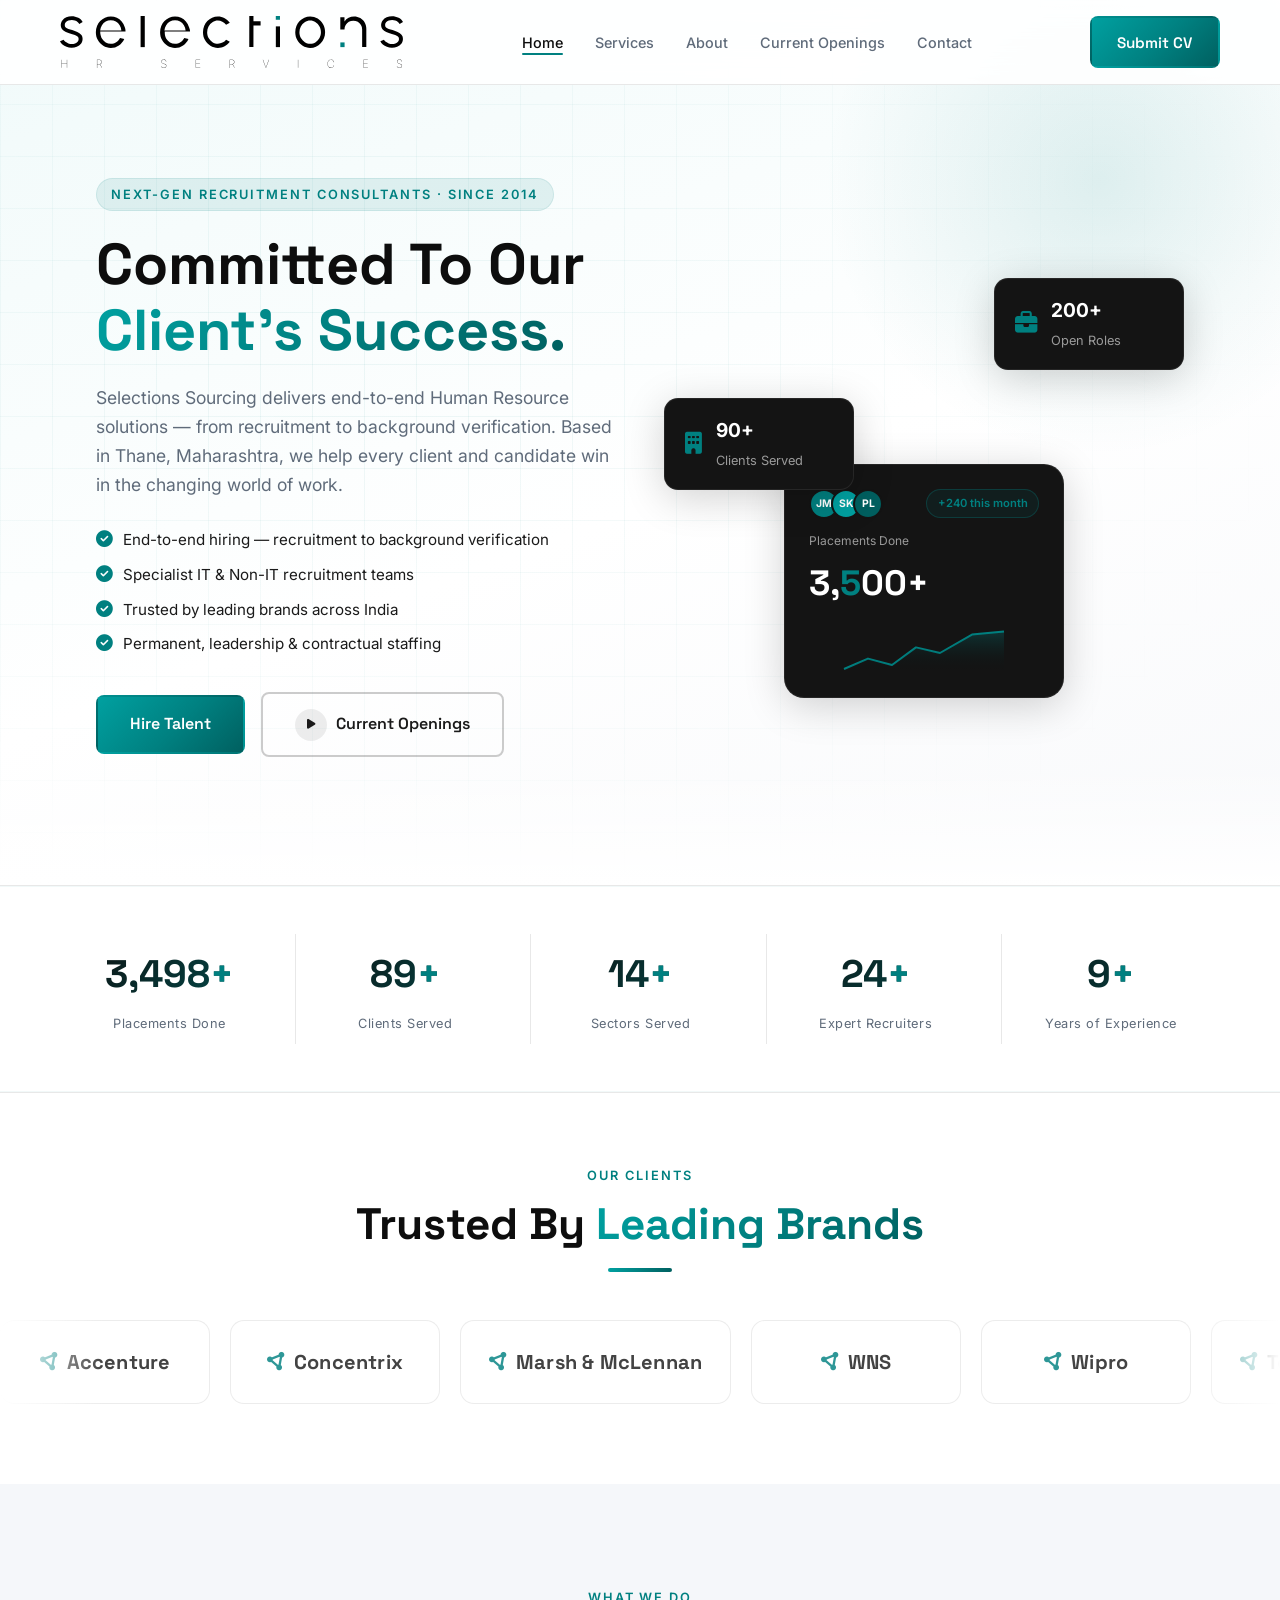
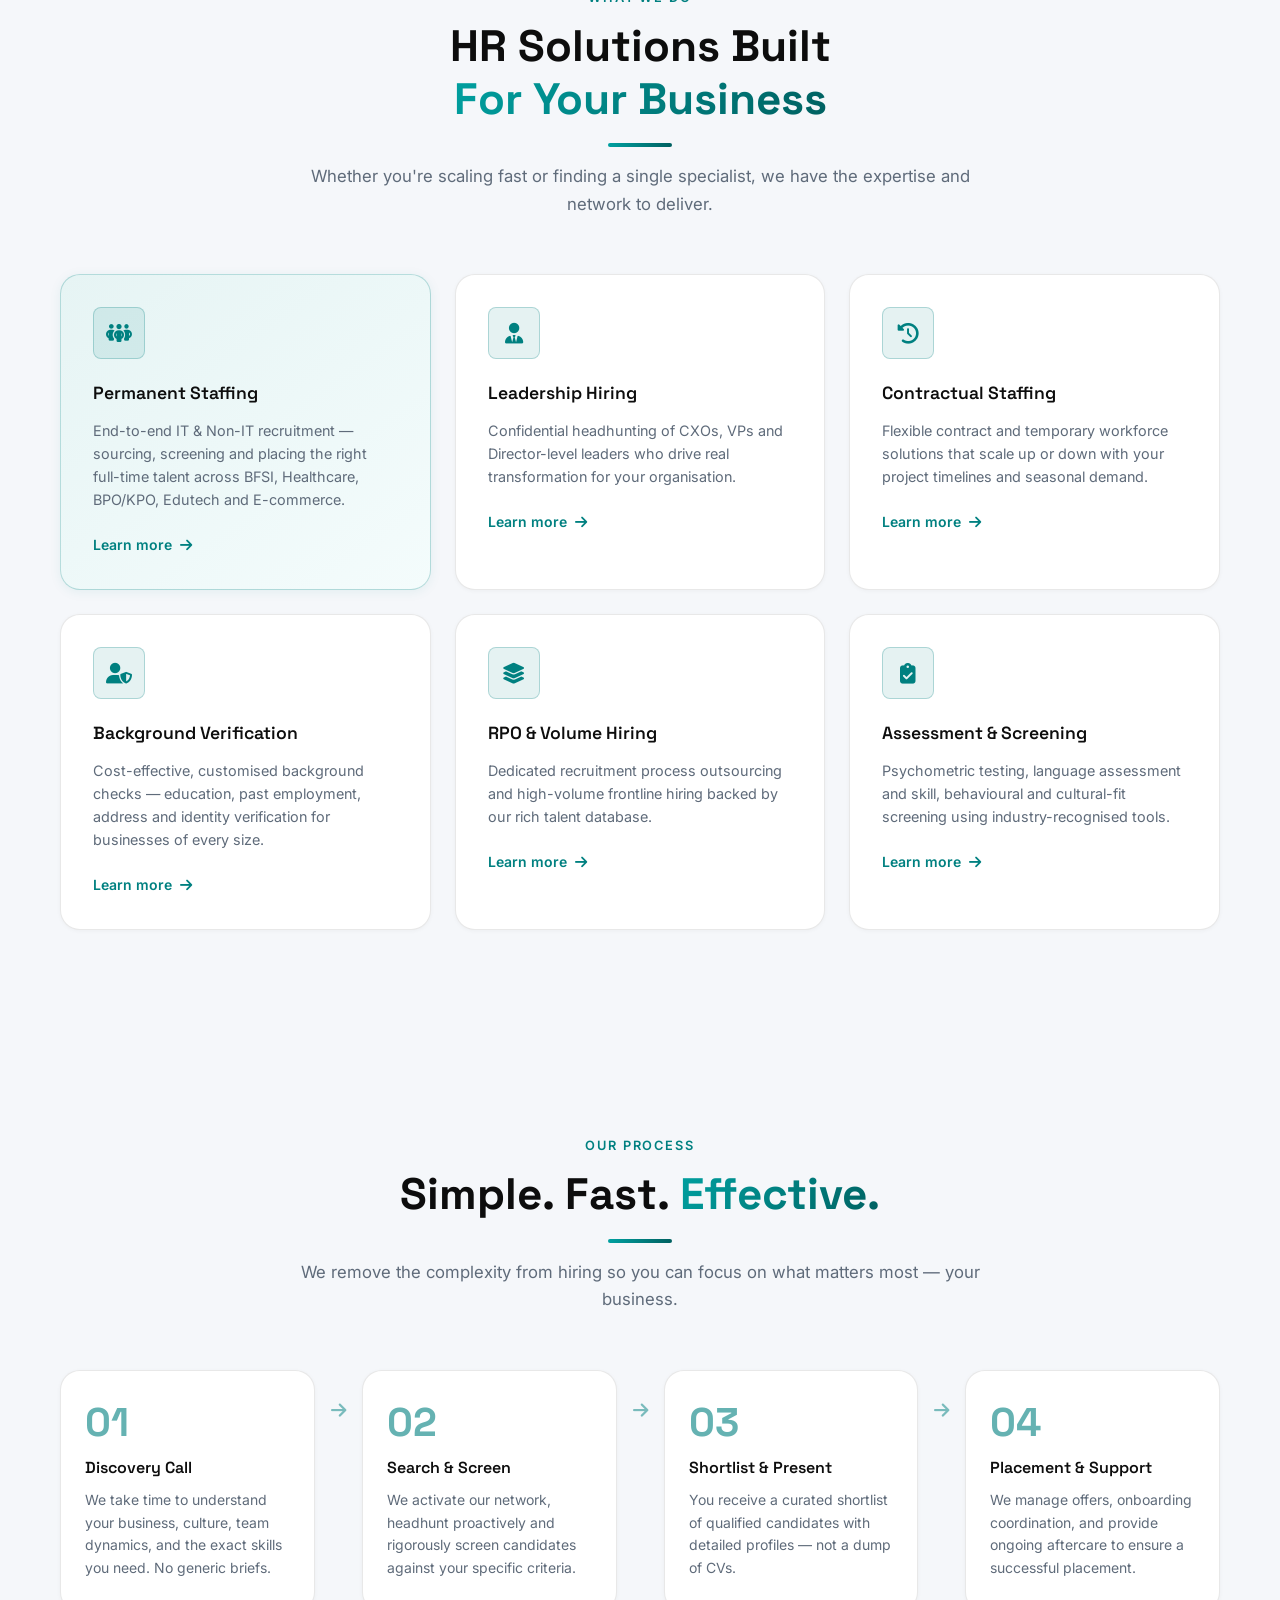
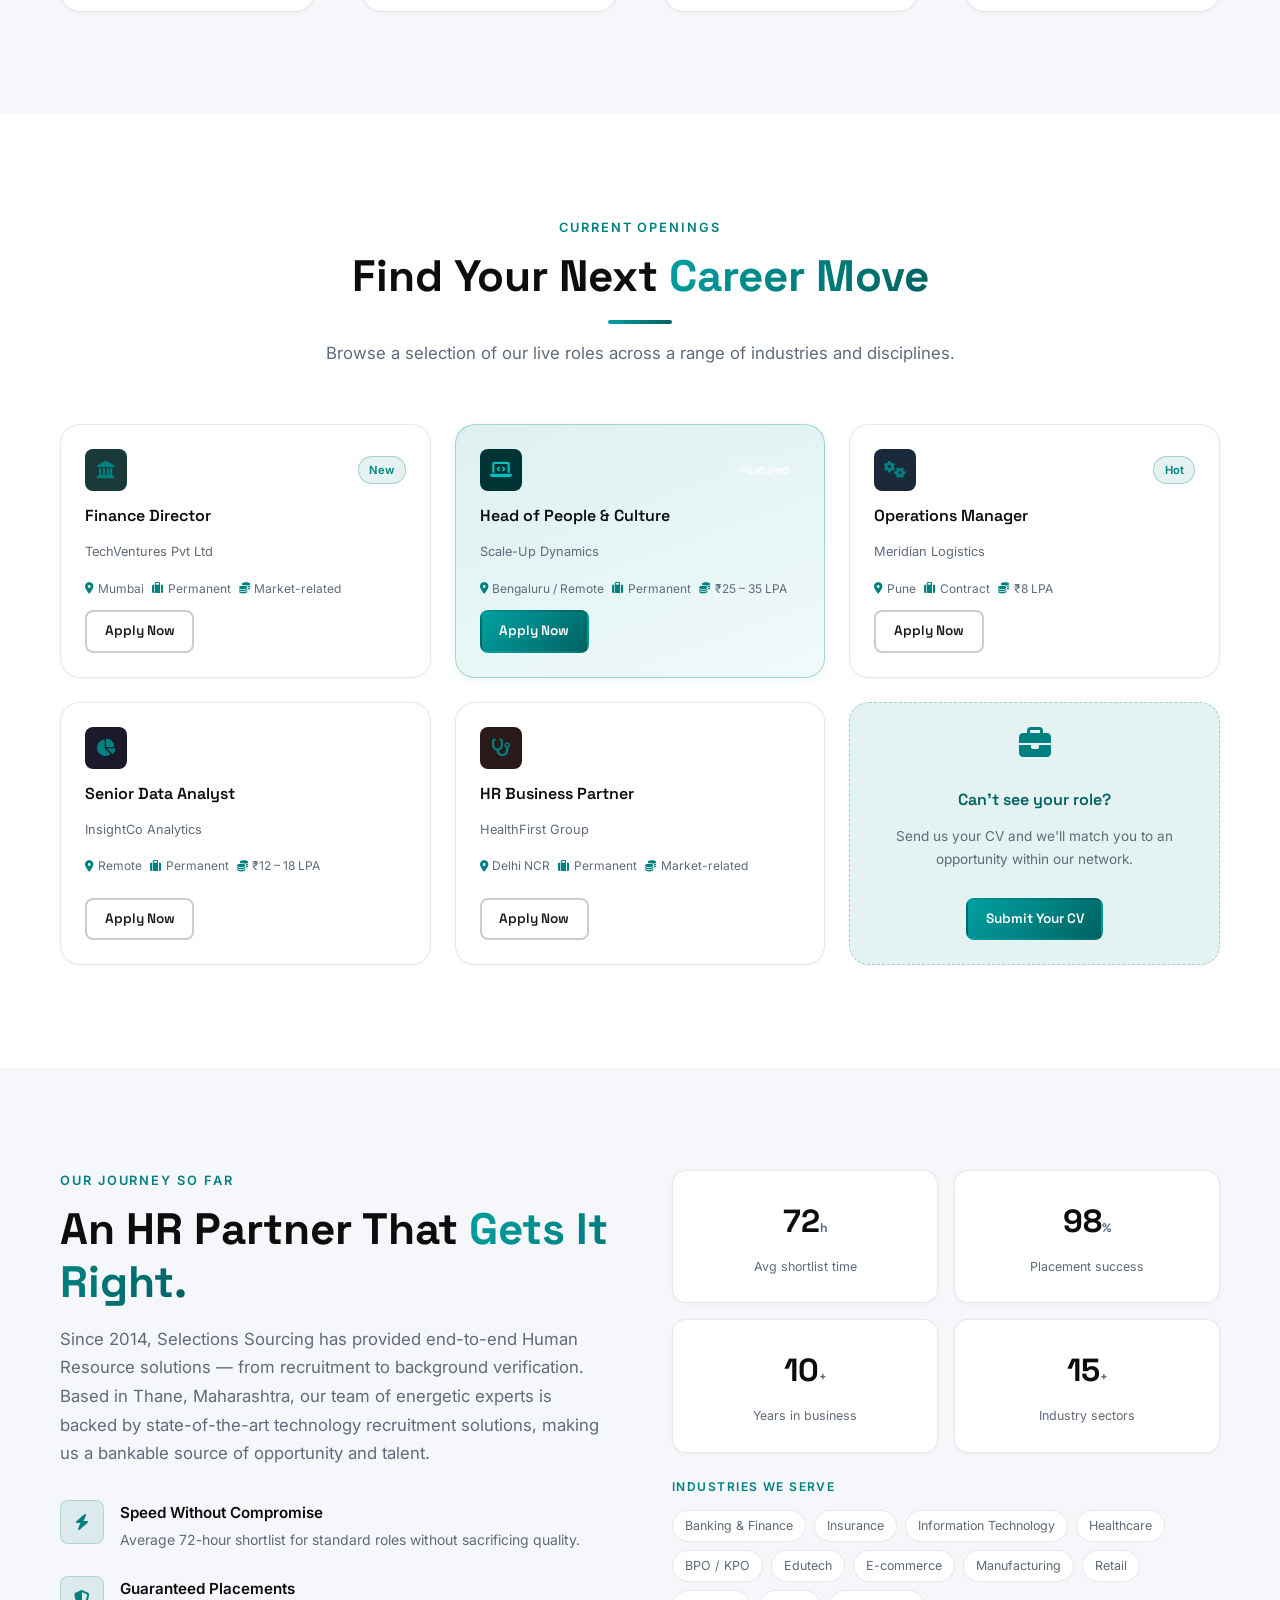
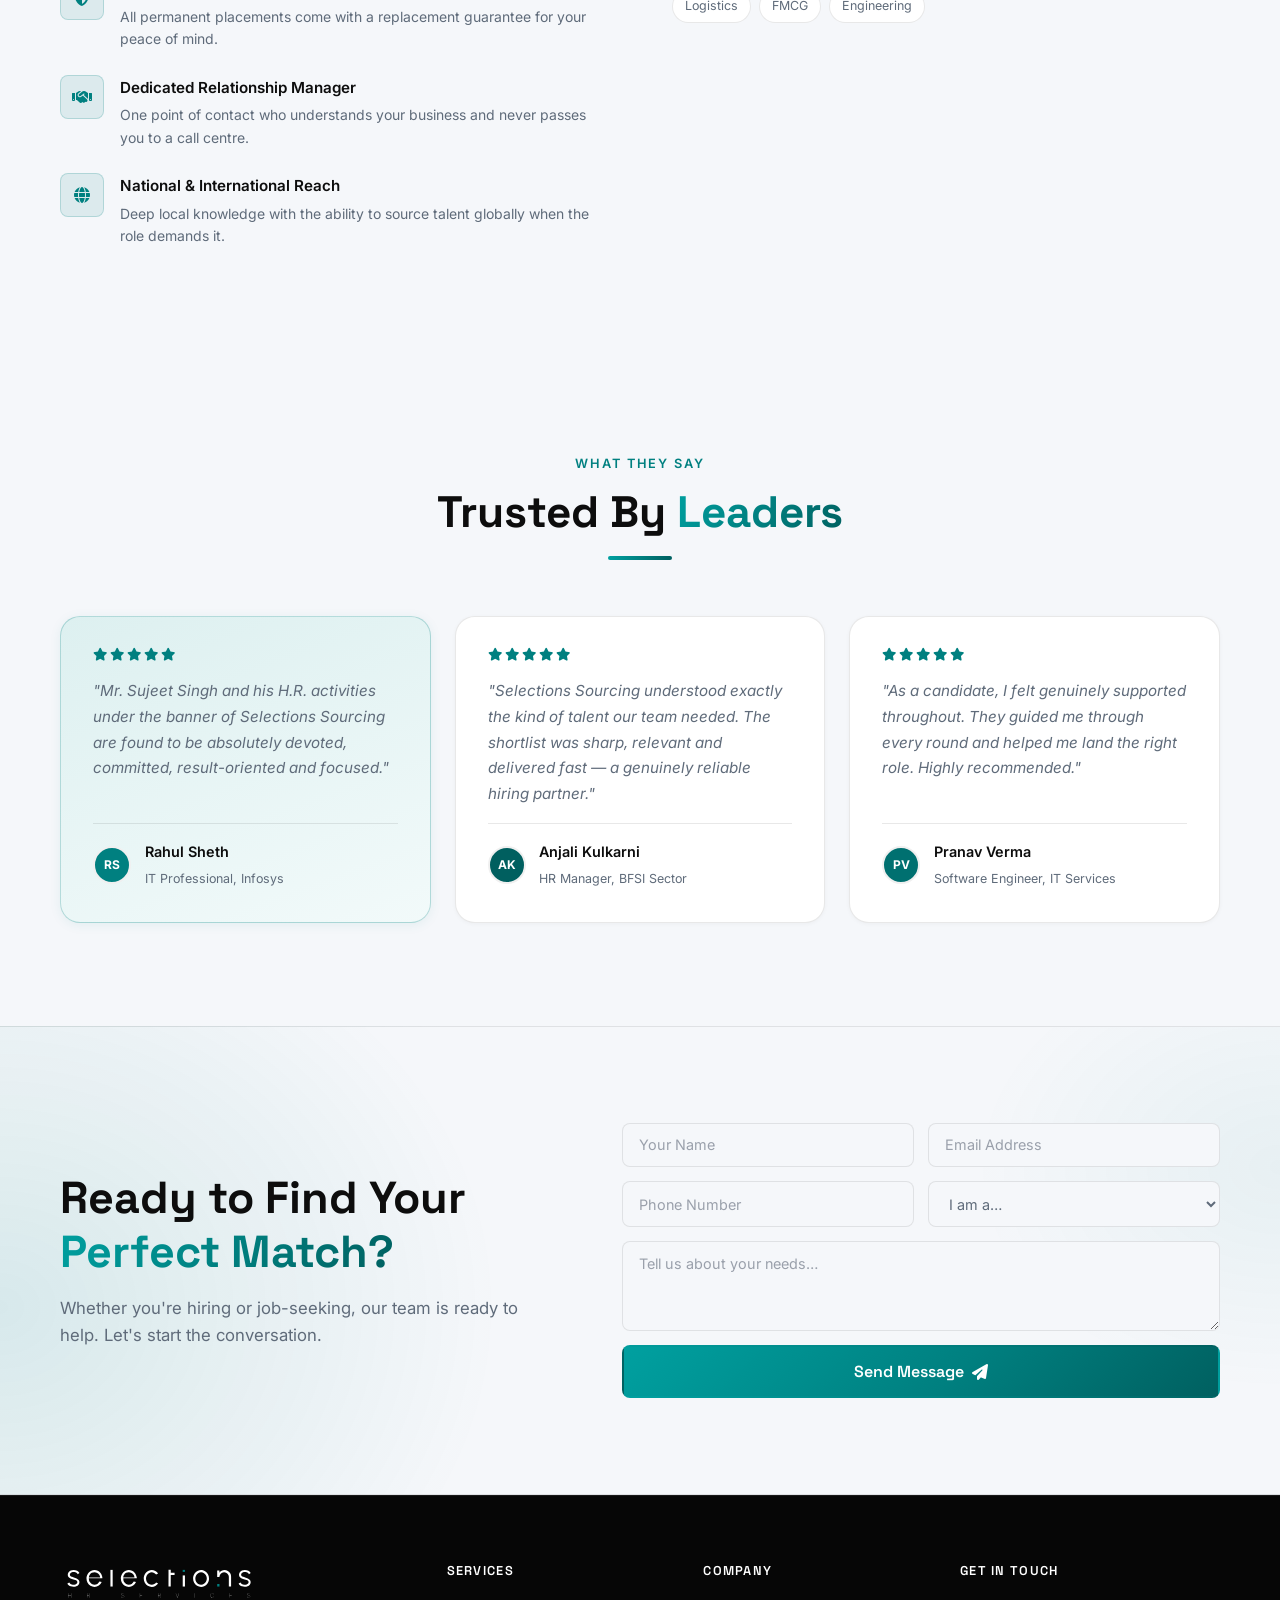
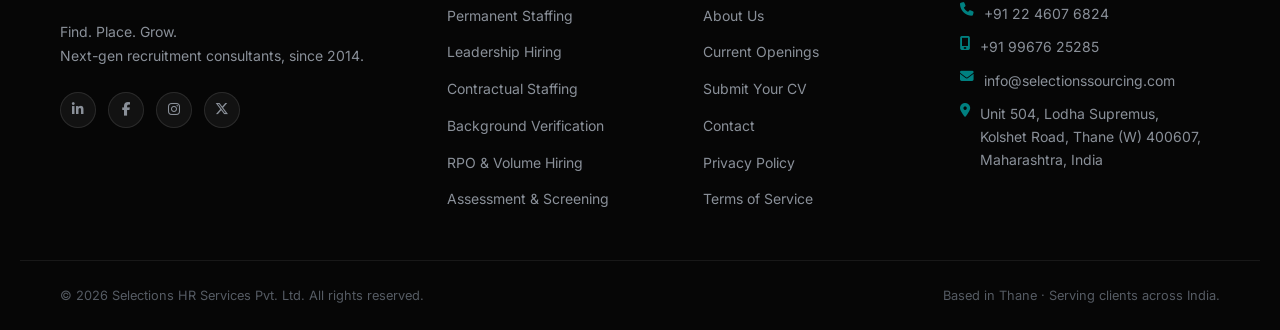
==== commit 3bb772be: "Add files via upload" ====
--- a/index.html
+++ b/index.html
@@ -30,9 +30,9 @@
   <meta name="twitter:image" content="https://www.selectionssourcing.com/selections-logo.png" />
 
   <!-- ── Favicon ── -->
-  <link rel="icon" type="image/svg+xml" href="favicon.svg" />
-  <link rel="icon" type="image/png" href="favicon.png" />
-  <link rel="apple-touch-icon" href="favicon.png" />
+  <link rel="icon" type="image/svg+xml" href="logo-teal.svg" />
+  <link rel="icon" type="image/png" href="selections-logo.png" />
+  <link rel="apple-touch-icon" href="selections-logo.png" />
 
   <!-- ── Fonts & Styles ── -->
   <link rel="preconnect" href="https://fonts.googleapis.com" />
--- a/style.css
+++ b/style.css
@@ -1075,7 +1075,9 @@
   .nav.open { display: flex; }
   .nav__list { flex-direction: column; gap: 2rem; text-align: center; }
   .nav__link { font-size: 1.3rem; }
-  .nav__toggle { display: flex; z-index: 999; }
+  .nav__toggle { display: none; }                 /* nav lives in quicknav on mobile */
+  .header__actions .btn--teal { display: none; }  /* CV button lives in quicknav on mobile */
+  .header__inner { justify-content: center; }      /* center the lone logo on mobile */
   .quicknav { display: block; }
   .hero { padding-top: 150px; }              /* clear the fixed header + quick nav */
   body .page-hero { padding-top: 165px; }    /* inner pages — `body` beats inline rule */
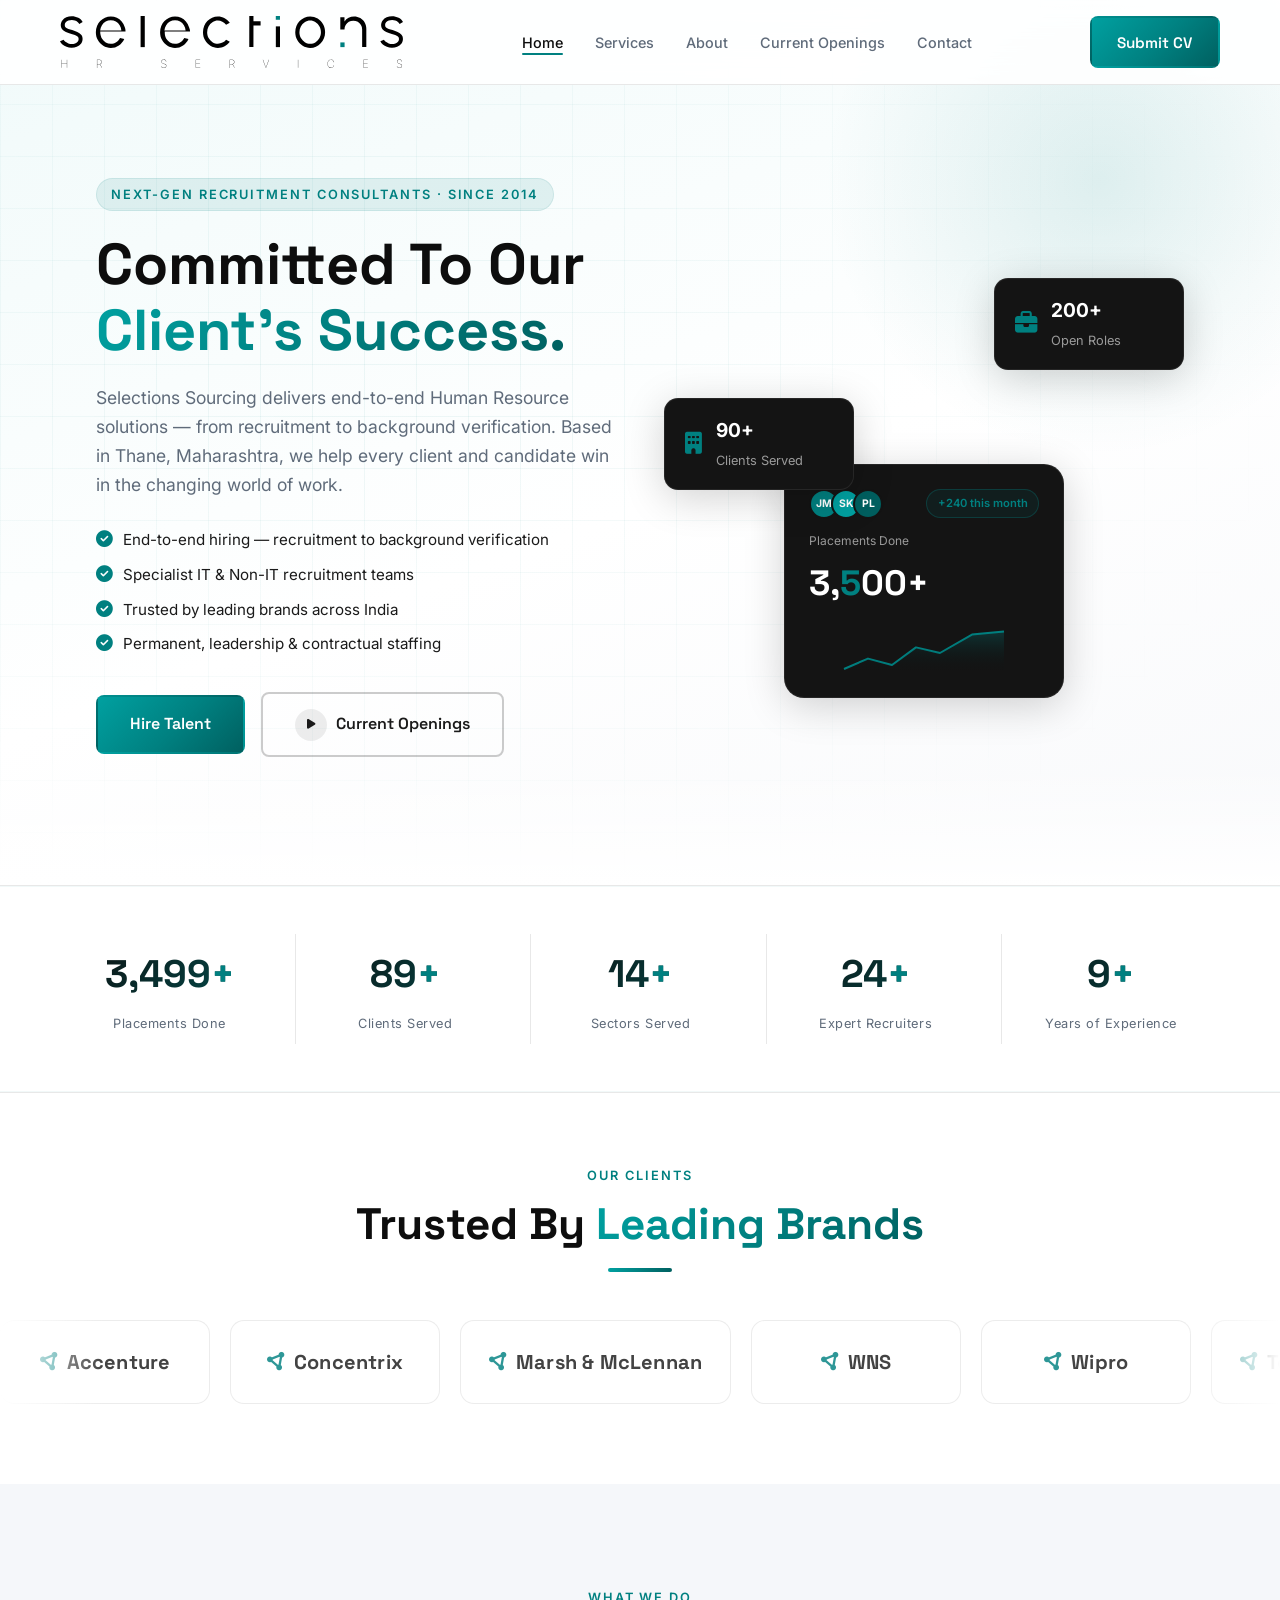
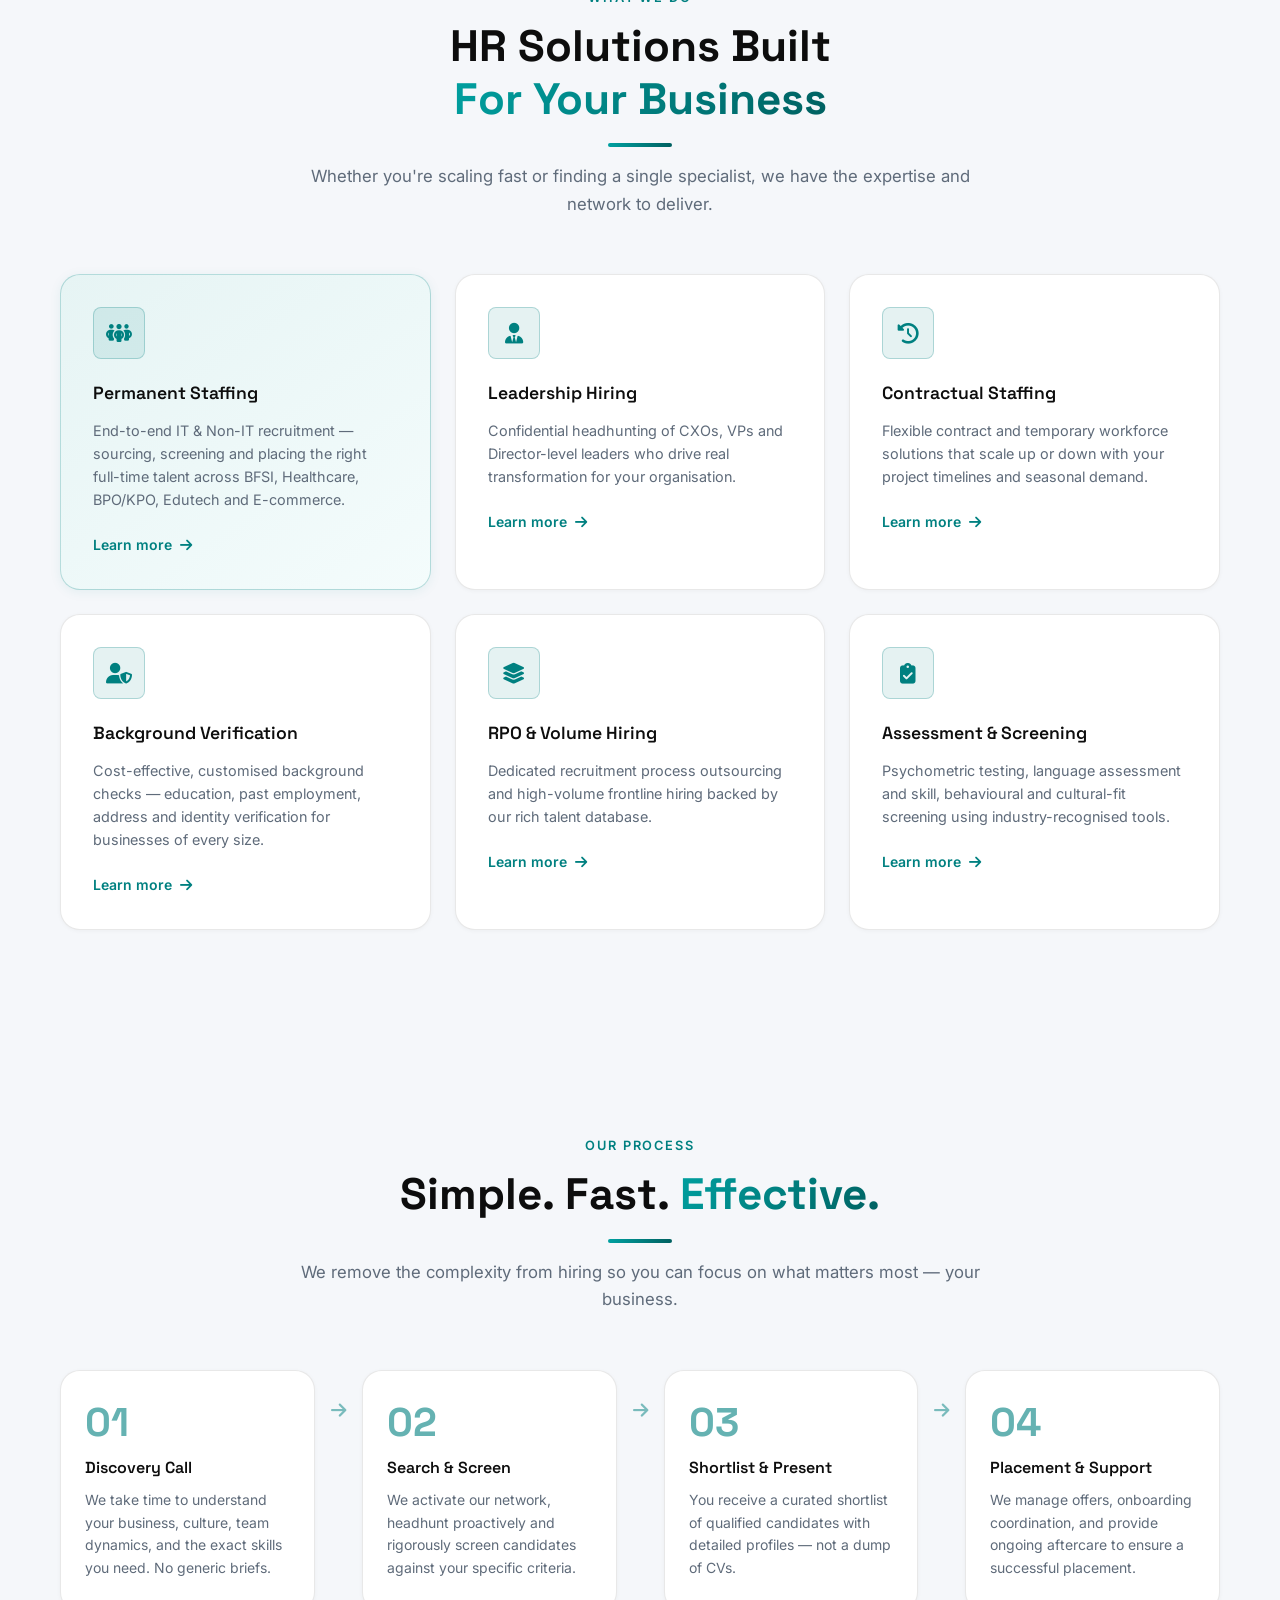
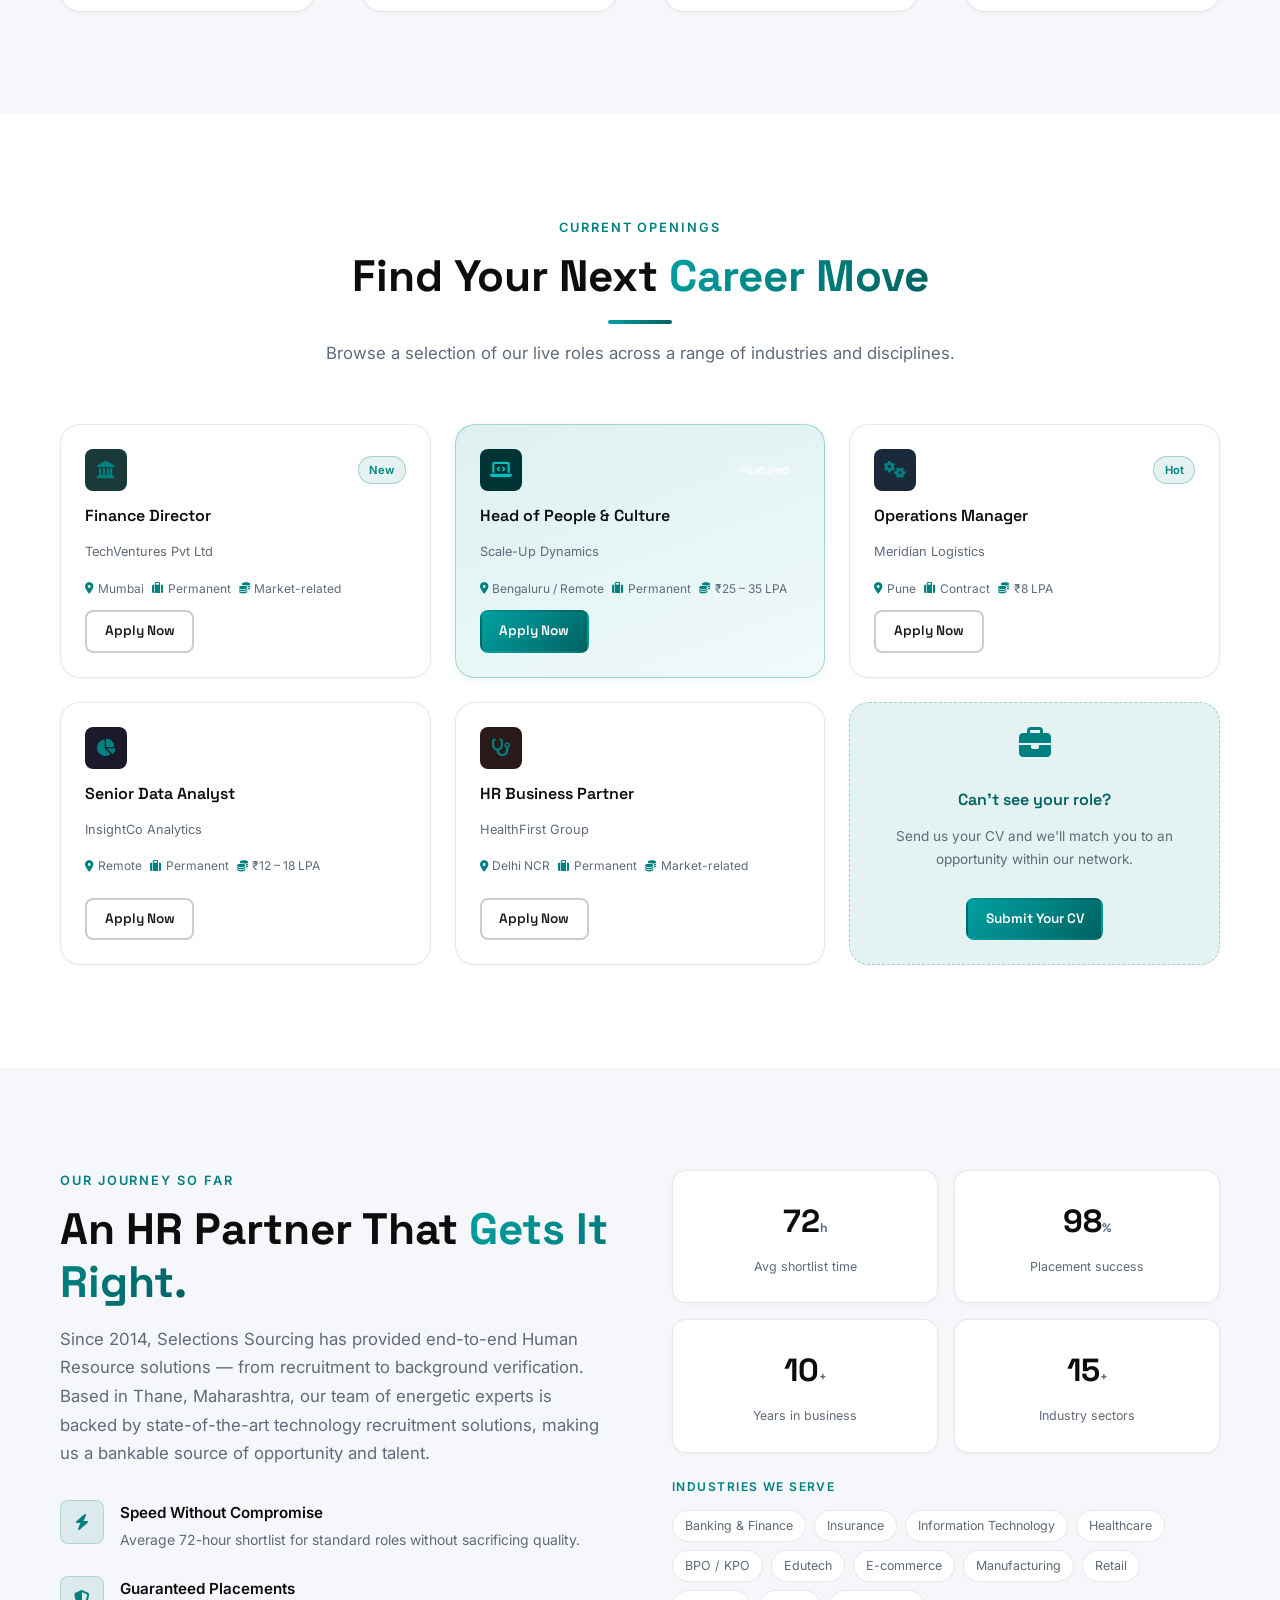
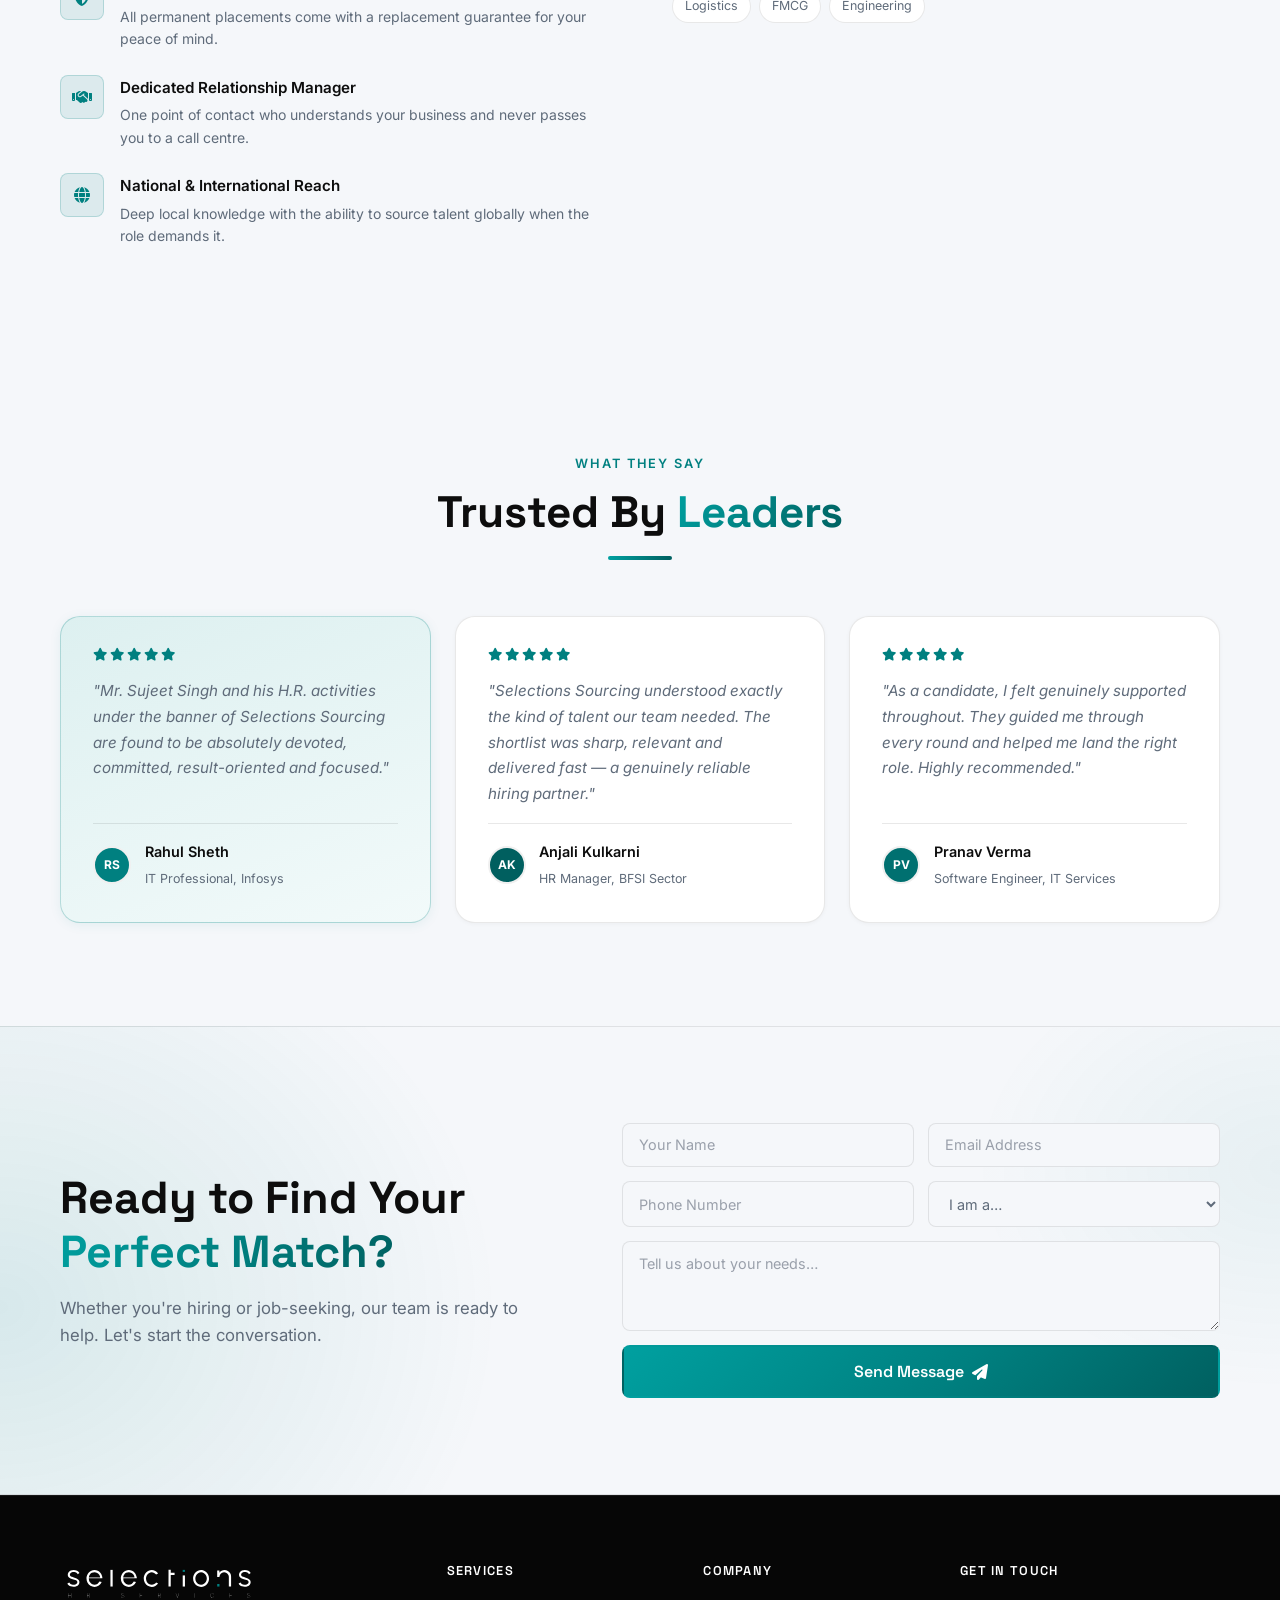
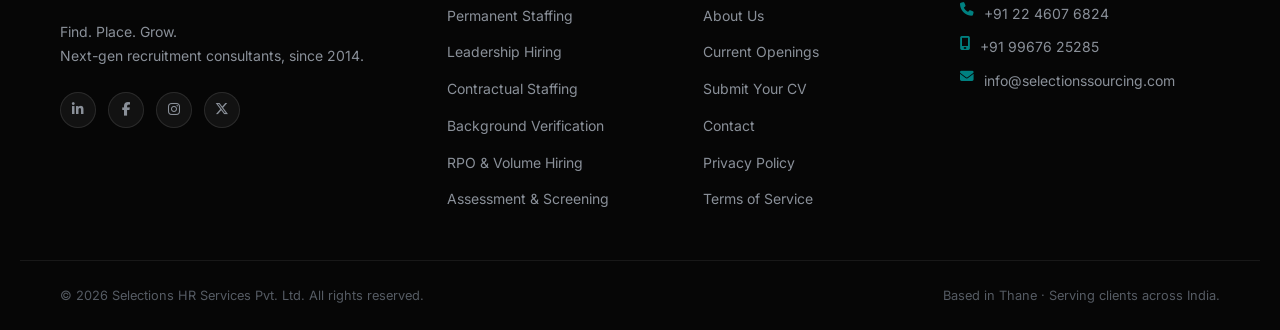
==== commit ebcb32c7: "Add files via upload" ====
--- a/index.html
+++ b/index.html
@@ -59,14 +59,6 @@
     "email": "info@selectionssourcing.com",
     "telephone": "+91-22-4607-6824",
     "priceRange": "$$",
-    "address": {
-      "@type": "PostalAddress",
-      "streetAddress": "Unit 504, Lodha Supremus, Kolshet Road",
-      "addressLocality": "Thane",
-      "addressRegion": "Maharashtra",
-      "postalCode": "400607",
-      "addressCountry": "IN"
-    },
     "areaServed": "IN",
     "openingHoursSpecification": {
       "@type": "OpeningHoursSpecification",
@@ -135,7 +127,7 @@
       <a href="services.html" class="quicknav__chip"><i class="fa-solid fa-briefcase"></i> Services</a>
       <a href="about.html" class="quicknav__chip"><i class="fa-solid fa-building-user"></i> About</a>
       <a href="#jobs" class="quicknav__chip"><i class="fa-solid fa-magnifying-glass"></i> Openings</a>
-      <a href="#contact" class="quicknav__chip"><i class="fa-solid fa-envelope"></i> Contact</a>
+      <a href="contact.html" class="quicknav__chip"><i class="fa-solid fa-envelope"></i> Contact</a>
       <a href="submit-cv.html" class="quicknav__chip quicknav__chip--teal"><i class="fa-solid fa-file-arrow-up"></i> Submit CV</a>
     </div>
   </nav>
@@ -753,7 +745,6 @@
           <li><i class="fa-solid fa-phone"></i> +91 22 4607 6824</li>
           <li><i class="fa-solid fa-mobile-screen"></i> +91 99676 25285</li>
           <li><i class="fa-solid fa-envelope"></i> info@selectionssourcing.com</li>
-          <li><i class="fa-solid fa-location-dot"></i> Unit 504, Lodha Supremus,<br />Kolshet Road, Thane (W) 400607,<br />Maharashtra, India</li>
         </ul>
       </div>
 
--- a/style.css
+++ b/style.css
@@ -244,7 +244,9 @@
   overflow-x: auto;
   -webkit-overflow-scrolling: touch;
   scrollbar-width: none;
-}
+  transition: transform .35s ease;
+}
+.quicknav--hidden { transform: translateY(calc(-100% - 90px)); }  /* slide up out of view */
 .quicknav::-webkit-scrollbar { display: none; }
 .quicknav__track {
   display: flex;
@@ -1087,7 +1089,27 @@
   .stats__grid { grid-template-columns: repeat(2, 1fr); }
   .stats__grid .stat { border-left: none; border-top: 1px solid var(--border); }
   .stats__grid .stat:first-child { border-top: none; }
-  .footer__grid { grid-template-columns: 1fr; }
+  /* Footer: brand (centered) on top, Services|Company side by side, Get In Touch full row */
+  .footer__grid {
+    grid-template-columns: 1fr 1fr;
+    gap: 2.25rem 1.5rem;
+  }
+  .footer__brand {
+    grid-column: 1 / -1;
+    text-align: center;
+  }
+  .footer__brand .footer__logo { margin-inline: auto; }  /* block img needs auto margins to center */
+  .footer__socials { justify-content: center; }
+  .footer__col:last-child { grid-column: 1 / -1; }       /* Get In Touch: own full row, left-aligned */
+  /* Get In Touch: two phones share the top row, email + address span full width below */
+  /* .footer__col .footer__contact (0-2-0) must out-specify base .footer__col ul (0-1-1) */
+  .footer__col .footer__contact {
+    display: grid;
+    grid-template-columns: 1fr 1fr;
+    gap: .85rem 1.25rem;
+    align-items: start;
+  }
+  .footer__col .footer__contact li:nth-child(n+3) { grid-column: 1 / -1; }  /* email + address full width */
   .hero__title { font-size: clamp(1.9rem, 6vw, 2.5rem); }
 }
 
@@ -1105,6 +1127,40 @@
 .fade-up.visible {
   opacity: 1;
   transform: translateY(0);
+}
+
+/* ── Page-load intro: first screen eases in gently (CSS-only, no flash) ── */
+@keyframes intro-up {
+  from { opacity: 0; transform: translateY(24px); }
+  to   { opacity: 1; transform: translateY(0); }
+}
+@keyframes intro-fade {
+  from { opacity: 0; transform: translateY(-12px); }
+  to   { opacity: 1; transform: translateY(0); }
+}
+@media (prefers-reduced-motion: no-preference) {
+  /* header drops in softly */
+  .header { animation: intro-fade .6s ease both; }
+  /* 'backwards' (not 'both') so the slide-up hide transform isn't locked by the intro */
+  .quicknav { animation: intro-fade .6s ease .1s backwards; }
+
+  /* hero content + inner-page hero: staggered rise */
+  .hero__content > *,
+  .hero__visual,
+  .page-hero__inner > * {
+    opacity: 0;
+    animation: intro-up .7s cubic-bezier(.22,.61,.36,1) both;
+  }
+  .hero__content > *:nth-child(1),
+  .page-hero__inner > *:nth-child(1) { animation-delay: .08s; }
+  .hero__content > *:nth-child(2),
+  .page-hero__inner > *:nth-child(2) { animation-delay: .16s; }
+  .hero__content > *:nth-child(3),
+  .page-hero__inner > *:nth-child(3) { animation-delay: .24s; }
+  .hero__content > *:nth-child(4),
+  .page-hero__inner > *:nth-child(4) { animation-delay: .32s; }
+  .hero__content > *:nth-child(5) { animation-delay: .40s; }
+  .hero__visual { animation-delay: .30s; }
 }
 
 
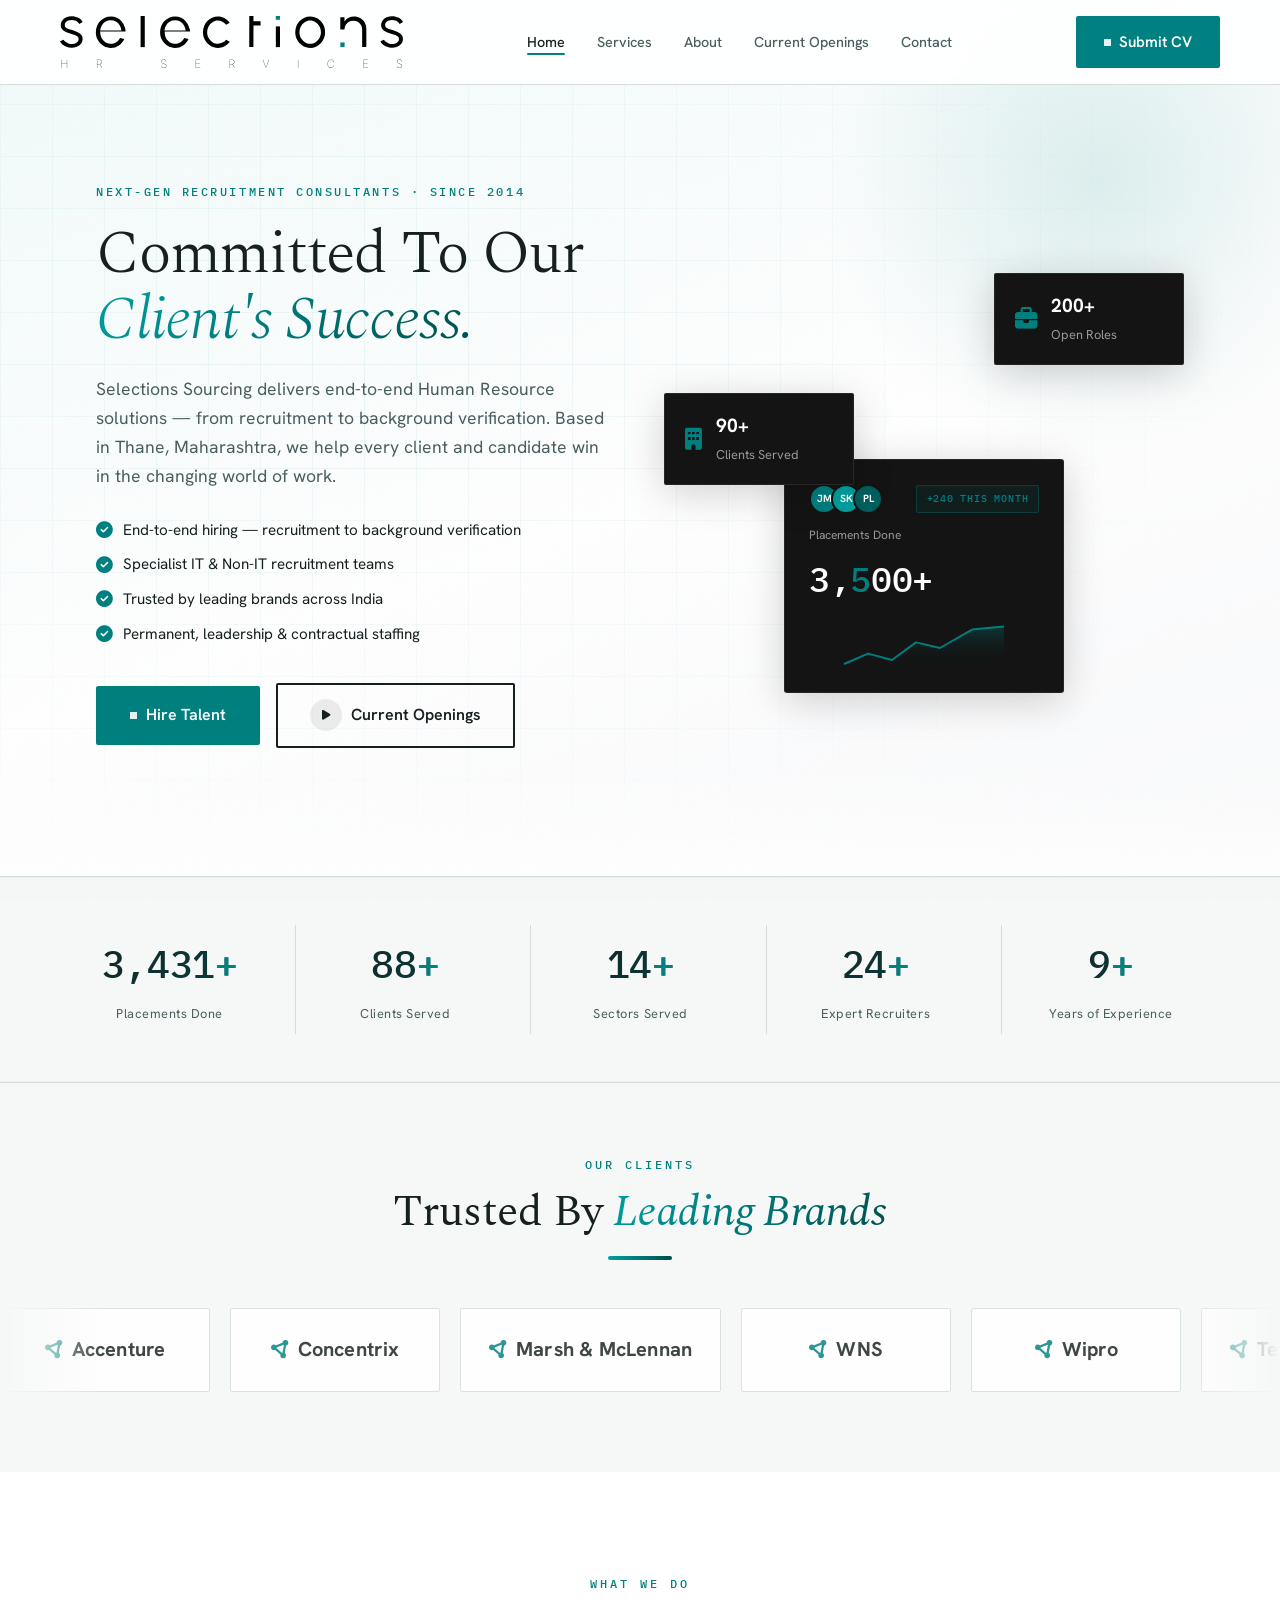
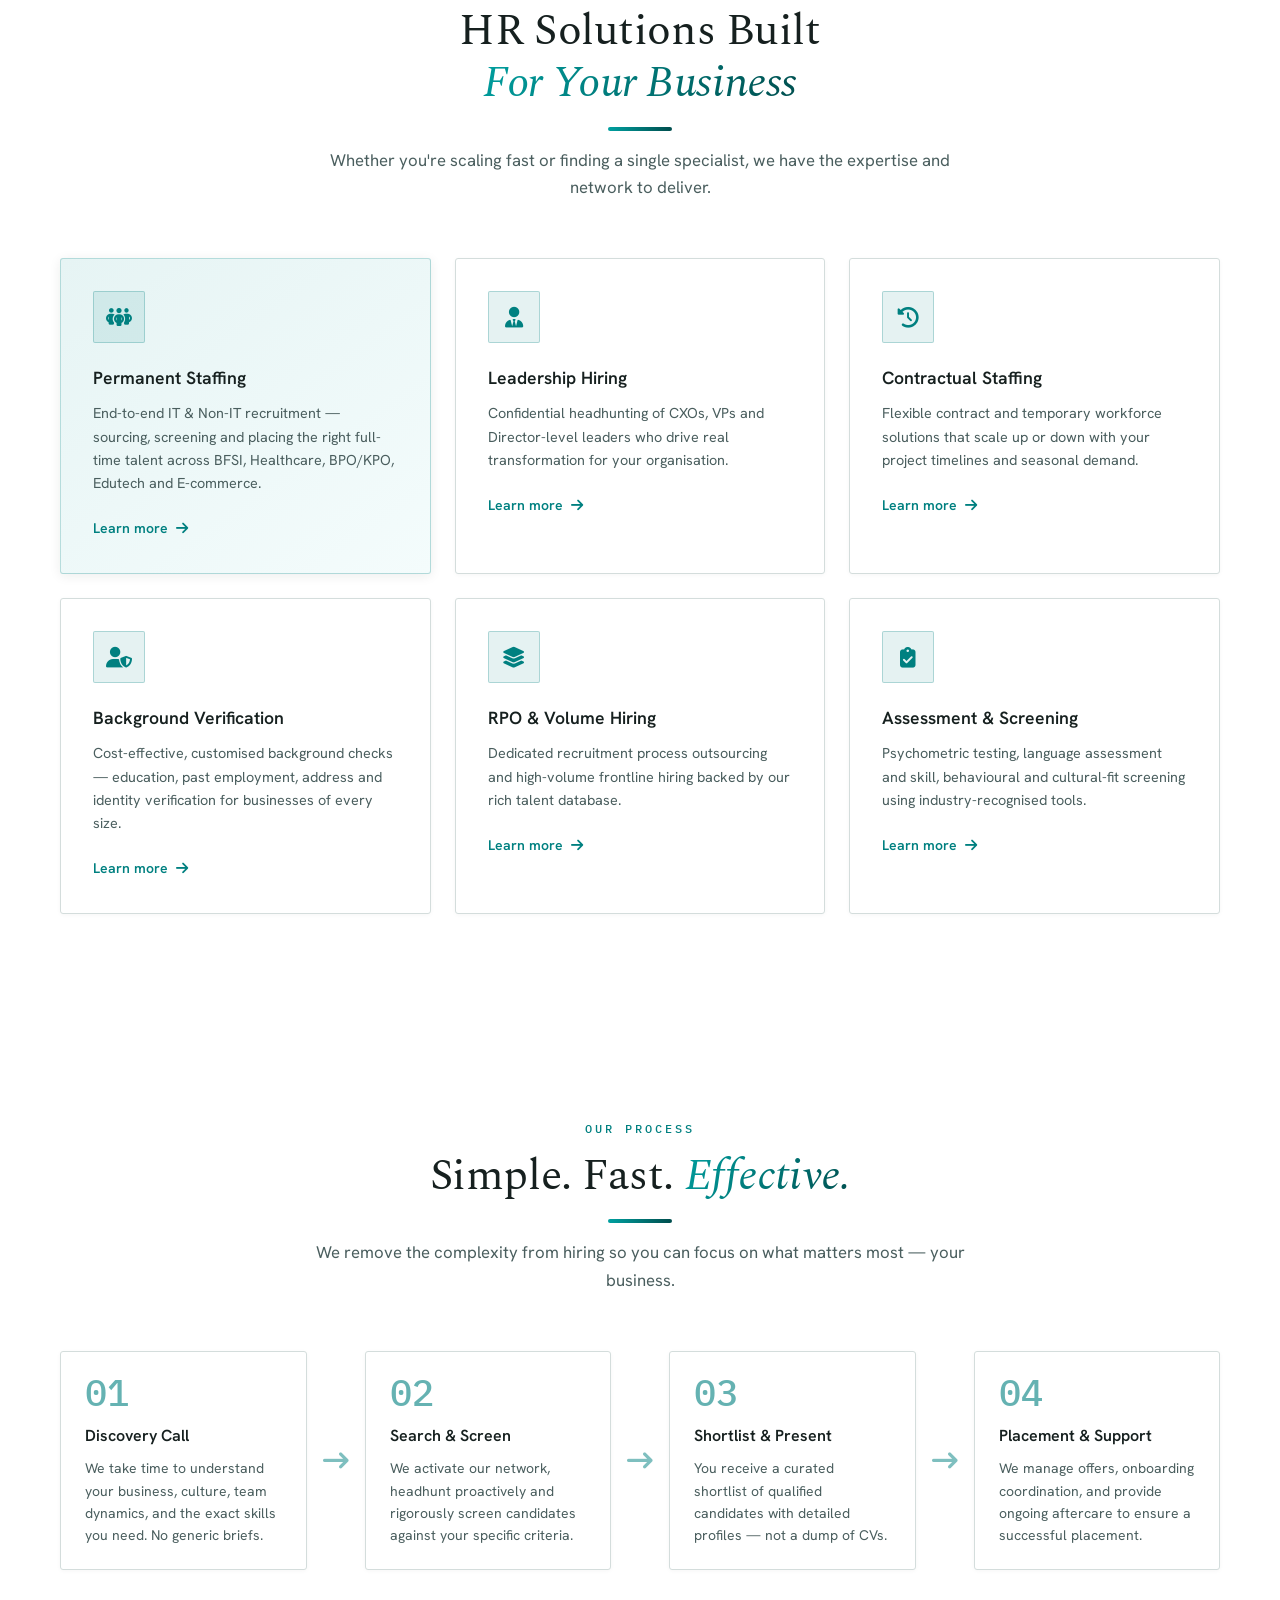
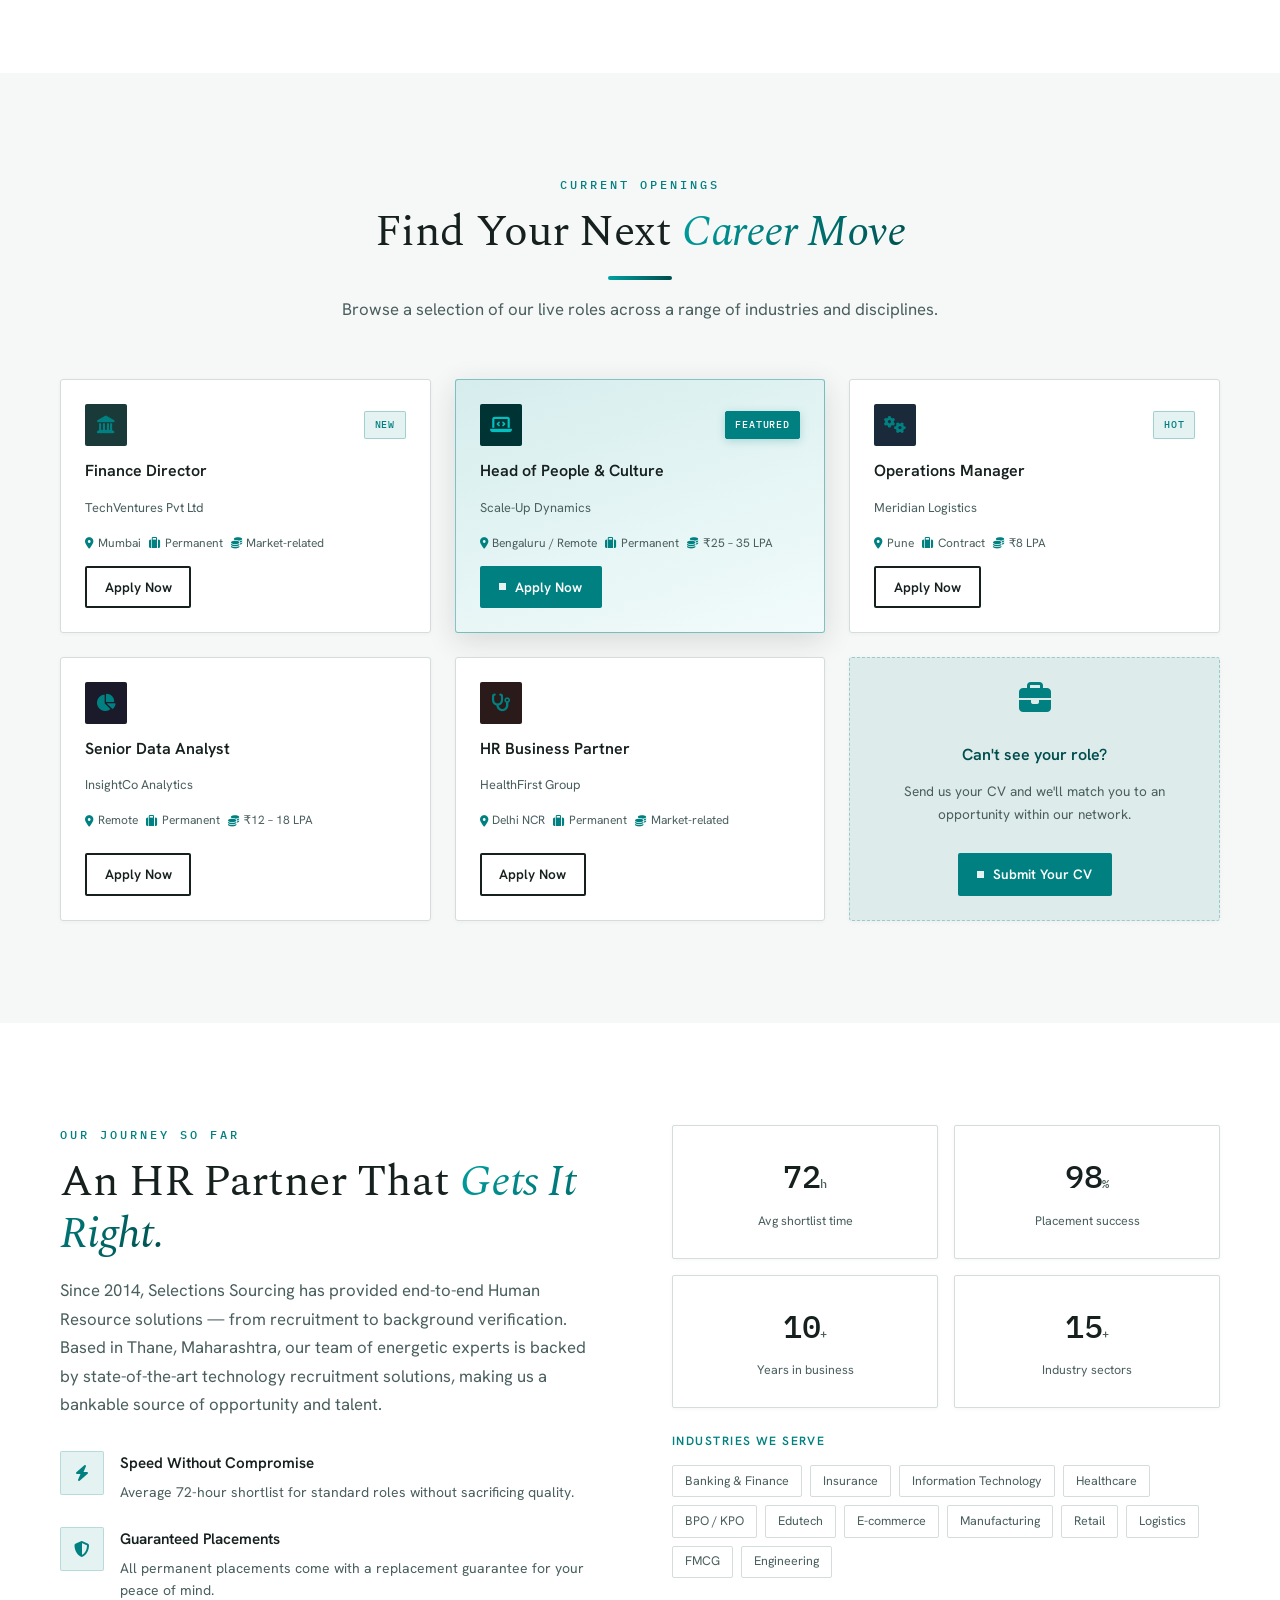
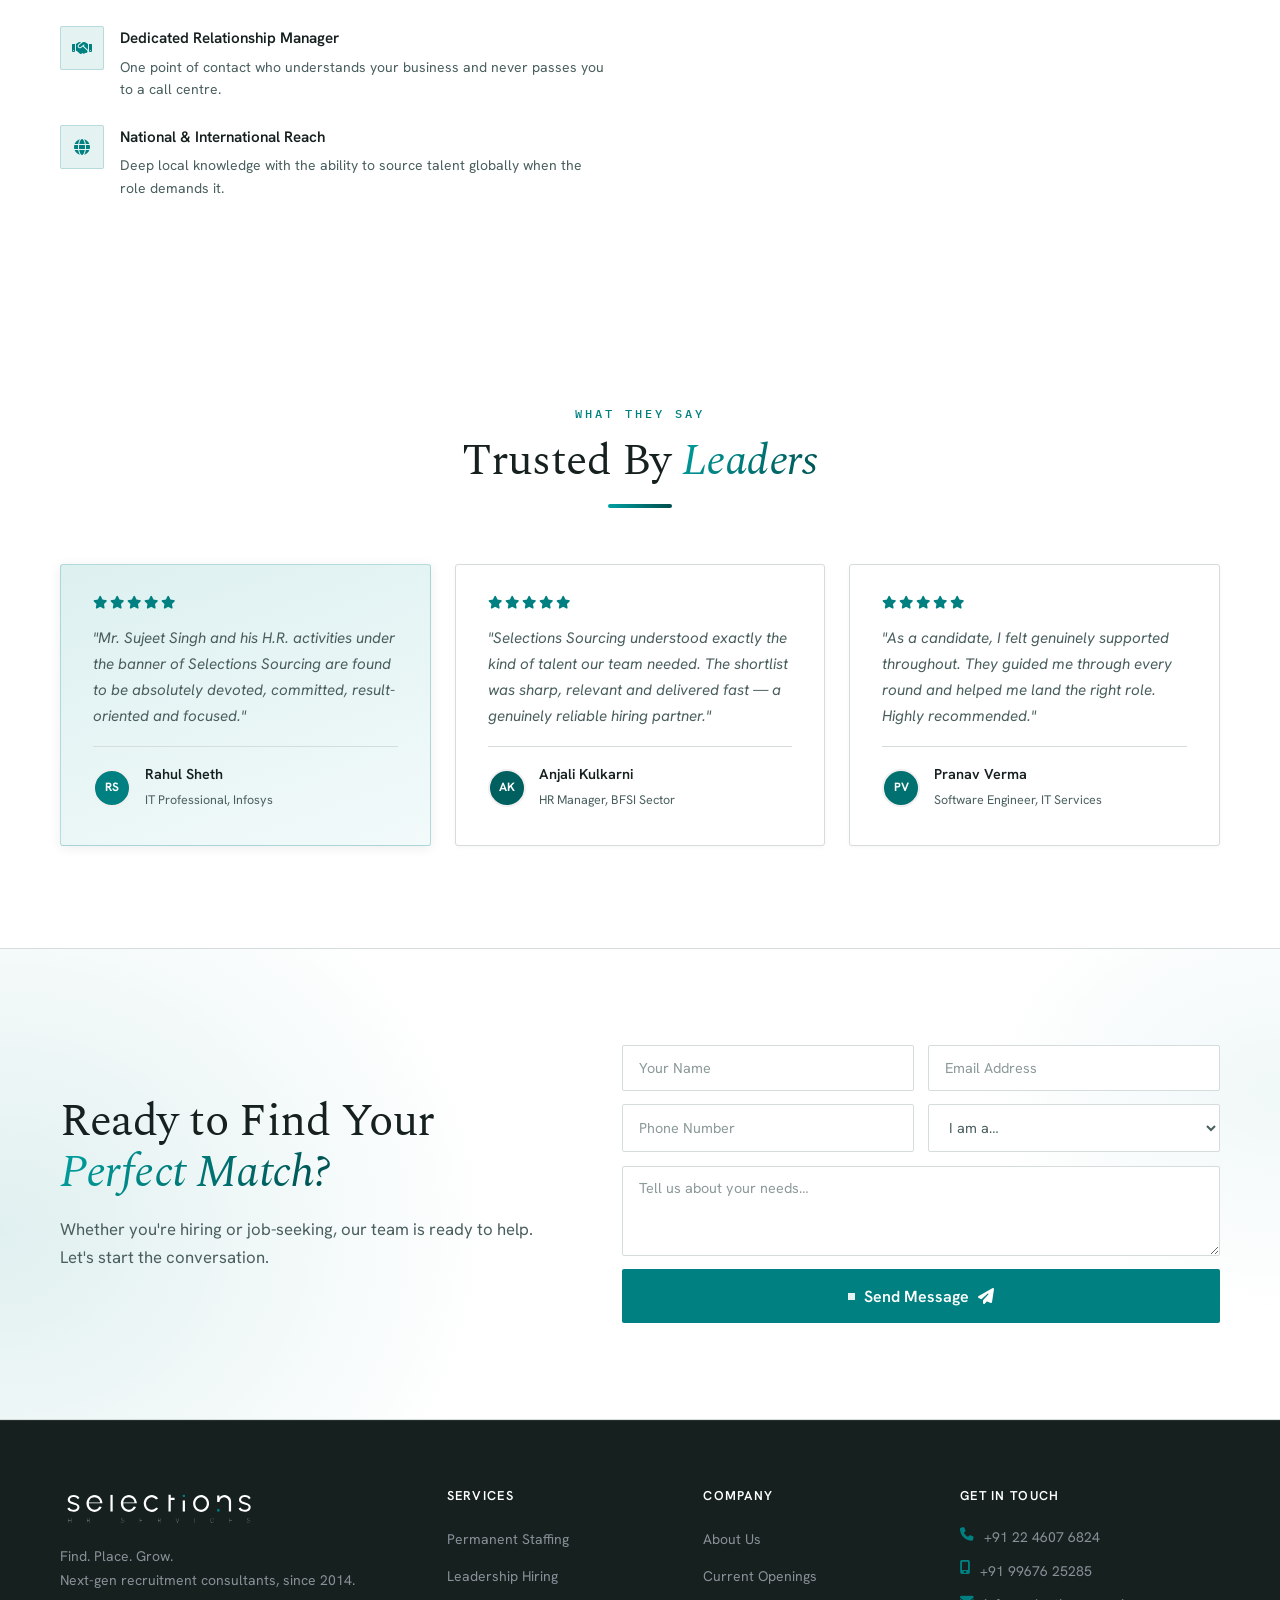
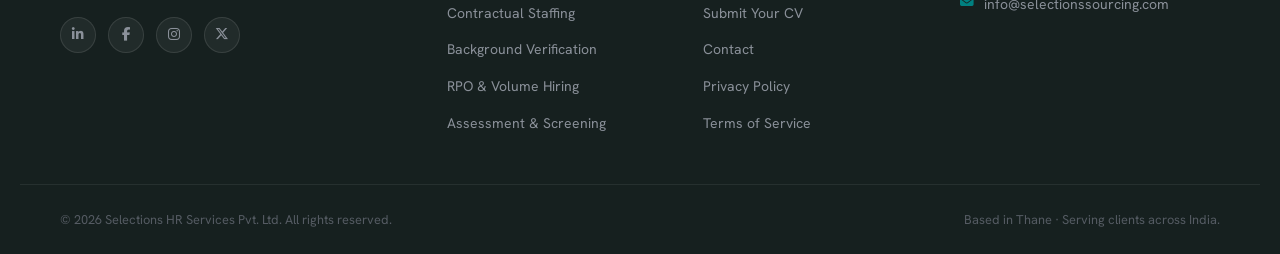
==== commit af555394: "Add files via upload" ====
--- a/index.html
+++ b/index.html
@@ -38,7 +38,7 @@
   <link rel="preconnect" href="https://fonts.googleapis.com" />
   <link rel="preconnect" href="https://fonts.gstatic.com" crossorigin />
   <link
-    href="https://fonts.googleapis.com/css2?family=Inter:wght@300;400;500;600;700;800&family=Space+Grotesk:wght@400;500;600;700&display=swap"
+    href="https://fonts.googleapis.com/css2?family=Hanken+Grotesk:wght@400;500;600;700&family=IBM+Plex+Mono:wght@400;500&family=Spectral:ital,wght@0,300;0,400;0,500;1,300;1,400&display=swap"
     rel="stylesheet" />
   <link rel="stylesheet" href="https://cdnjs.cloudflare.com/ajax/libs/font-awesome/6.5.0/css/all.min.css" />
   <link rel="stylesheet" href="style.css" />
@@ -373,7 +373,7 @@
               generic briefs.</p>
           </div>
         </div>
-        <div class="step__connector"><i class="fa-solid fa-arrow-right"></i></div>
+        <div class="step__connector"><i class="fa-solid fa-arrow-right-long"></i></div>
         <div class="step">
           <div class="step__num">02</div>
           <div class="step__body">
@@ -382,7 +382,7 @@
               criteria.</p>
           </div>
         </div>
-        <div class="step__connector"><i class="fa-solid fa-arrow-right"></i></div>
+        <div class="step__connector"><i class="fa-solid fa-arrow-right-long"></i></div>
         <div class="step">
           <div class="step__num">03</div>
           <div class="step__body">
@@ -390,7 +390,7 @@
             <p>You receive a curated shortlist of qualified candidates with detailed profiles — not a dump of CVs.</p>
           </div>
         </div>
-        <div class="step__connector"><i class="fa-solid fa-arrow-right"></i></div>
+        <div class="step__connector"><i class="fa-solid fa-arrow-right-long"></i></div>
         <div class="step">
           <div class="step__num">04</div>
           <div class="step__body">
@@ -439,7 +439,7 @@
             <div class="job-card__company-logo" style="background:#003333">
               <i class="fa-solid fa-laptop-code" style="color:#00c0c0"></i>
             </div>
-            <span class="badge badge--white">Featured</span>
+            <span class="badge badge--featured">Featured</span>
           </div>
           <h4>Head of People & Culture</h4>
           <p class="job-card__company">Scale-Up Dynamics</p>
--- a/style.css
+++ b/style.css
@@ -1,35 +1,46 @@
 /* ═══════════════════════════════════════════════════
    SELECTIONS HR SERVICES — STYLESHEET
-   Brand: Black (#0d0d0d) + Teal (#008080)
+   Brand: Teal (#008080) · Charcoal (#16201F) · Paper (#F6F8F7) · Brass (#B08D57)
+   Type: Spectral (serif display) · Hanken Grotesk (sans) · IBM Plex Mono (labels/data)
 ═══════════════════════════════════════════════════ */
 
 /* ── TOKENS ── */
 :root {
   --teal:        #008080;
   --teal-light:  #00a0a0;
-  --teal-dark:   #006060;
+  --teal-dark:   #004D4D;   /* deep teal — hovers / pressed */
   --teal-dim:    rgba(0,128,128,.10);
   --teal-glow:   rgba(0,128,128,.20);
-
-  --bg:          #ffffff;
-  --bg-2:        #f5f7fa;
-  --bg-3:        #eef0f4;
-  --bg-card:     #ffffff;
-  --border:      rgba(0,0,0,.09);
+  --deep-teal:   #004D4D;
+  --mist-teal:   #E8F1F0;   /* quiet teal tint — notices, fills */
+  --sage:        #6B9491;
+  --brass:       #B08D57;   /* rare premium accent — a line, a kicker */
+
+  --bg:          #F6F8F7;   /* paper — page background (softer than white) */
+  --bg-2:        #FFFFFF;   /* raised panels / alt sections */
+  --bg-3:        #E8F1F0;   /* teal-tinted quiet fills */
+  --bg-card:     #FFFFFF;
+  --border:      #D4DDDC;   /* rule — soft hairline */
 
   --white:       #ffffff;
-  --text-head:   #0d0d0d;
-  --gray-1:      #1a1a1a;
-  --gray-2:      #5f6b7a;
-  --gray-3:      #9aa0ab;
-
-  --font-body:   'Inter', sans-serif;
-  --font-head:   'Space Grotesk', sans-serif;
-
-  --radius-sm:   8px;
-  --radius-md:   14px;
-  --radius-lg:   20px;
-  --radius-xl:   28px;
+  --paper:       #F6F8F7;
+  --charcoal:    #16201F;
+  --text-head:   #16201F;   /* charcoal — replaces pure black */
+  --gray-1:      #16201F;   /* charcoal — body text */
+  --gray-2:      #4A5E5E;   /* slate — secondary text */
+  --gray-3:      #8C9A99;   /* stone — tertiary / captions */
+  --slate:       #4A5E5E;
+  --stone:       #8C9A99;
+
+  --font-body:   'Hanken Grotesk', system-ui, sans-serif;
+  --font-head:   'Hanken Grotesk', system-ui, sans-serif;  /* small/component titles + UI */
+  --font-serif:  'Spectral', Georgia, serif;               /* big display headings */
+  --font-mono:   'IBM Plex Mono', ui-monospace, monospace; /* eyebrows, labels, figures */
+
+  --radius-sm:   2px;   /* sharp corners — "established, not playful" */
+  --radius-md:   2px;
+  --radius-lg:   3px;
+  --radius-xl:   4px;
 
   --shadow-teal: 0 8px 40px rgba(0,128,128,.18);
   --shadow-card: 0 4px 24px rgba(0,0,0,.08);
@@ -49,6 +60,18 @@
   overflow-x: hidden;
 }
 
+/* ── Grain: fine paper texture over the whole page (premium, tactile) ── */
+body::after {
+  content: "";
+  position: fixed;
+  inset: 0;
+  z-index: 60;
+  pointer-events: none;
+  opacity: .04;
+  mix-blend-mode: multiply;
+  background-image: url("data:image/svg+xml,%3Csvg xmlns='http://www.w3.org/2000/svg' width='140' height='140'%3E%3Cfilter id='n'%3E%3CfeTurbulence type='fractalNoise' baseFrequency='0.9' numOctaves='2' stitchTiles='stitch'/%3E%3C/filter%3E%3Crect width='100%25' height='100%25' filter='url(%23n)'/%3E%3C/svg%3E");
+}
+
 /* ── SELECTION COLOUR ── */
 ::selection { background: rgba(0,128,128,.15); color: var(--teal-dark); }
 a { text-decoration: none; color: inherit; }
@@ -87,21 +110,19 @@
   border-color: var(--teal);
 }
 .btn--teal:hover {
-  background: var(--teal-light);
-  border-color: var(--teal-light);
-  transform: translateY(-2px);
-  box-shadow: var(--shadow-teal);
+  background: var(--deep-teal);
+  border-color: var(--deep-teal);
+  box-shadow: 0 6px 20px rgba(0,77,77,.20);
 }
 .btn--outline {
   background: transparent;
-  color: var(--gray-1);
-  border-color: rgba(0,0,0,.2);
+  color: var(--charcoal);
+  border-color: var(--charcoal);
 }
 .btn--outline:hover {
-  border-color: var(--teal);
-  color: var(--teal);
-  background: var(--teal-dim);
-  transform: translateY(-2px);
+  background: var(--charcoal);
+  color: #fff;
+  border-color: var(--charcoal);
 }
 .btn--lg { padding: .9rem 2rem; font-size: 1rem; }
 .btn--sm { padding: .5rem 1.1rem; font-size: .85rem; }
@@ -114,19 +135,21 @@
   margin: 0 auto 3.5rem;
 }
 .section__eyebrow {
-  font-size: .8rem;
-  font-weight: 600;
-  letter-spacing: .15em;
+  font-family: var(--font-mono);
+  font-size: .72rem;
+  font-weight: 500;
+  letter-spacing: .26em;
   text-transform: uppercase;
   color: var(--teal);
   margin-bottom: .75rem;
 }
 .section__title {
-  font-family: var(--font-head);
+  font-family: var(--font-serif);
   font-size: clamp(1.9rem, 3.5vw, 2.75rem);
-  font-weight: 700;
+  font-weight: 400;
+  letter-spacing: -.01em;
   color: var(--text-head);
-  line-height: 1.2;
+  line-height: 1.18;
   margin-bottom: 1rem;
 }
 .section__desc {
@@ -265,7 +288,7 @@
   padding: .45rem .85rem;
   background: #fff;
   border: 1px solid var(--border);
-  border-radius: 999px;
+  border-radius: var(--radius-sm);
   transition: var(--transition);
 }
 .quicknav__chip i { color: var(--teal); font-size: .8rem; }
@@ -336,23 +359,21 @@
 }
 .hero__eyebrow {
   display: inline-block;
-  font-size: .8rem;
-  font-weight: 600;
-  letter-spacing: .15em;
+  font-family: var(--font-mono);
+  font-size: .72rem;
+  font-weight: 500;
+  letter-spacing: .22em;
   text-transform: uppercase;
   color: var(--teal);
   margin-bottom: 1.25rem;
-  padding: .3rem .9rem;
-  border: 1px solid var(--teal-dim);
-  border-radius: 99px;
-  background: var(--teal-dim);
 }
 .hero__title {
-  font-family: var(--font-head);
-  font-size: clamp(2.25rem, 4.5vw, 3.6rem);
-  font-weight: 700;
+  font-family: var(--font-serif);
+  font-size: clamp(2.4rem, 4.8vw, 3.9rem);
+  font-weight: 300;
+  letter-spacing: -.02em;
   color: var(--text-head);
-  line-height: 1.15;
+  line-height: 1.08;
   margin-bottom: 1.25rem;
 }
 .hero__desc {
@@ -390,7 +411,9 @@
   border-radius: 50%;
   background: rgba(0,0,0,.07);
   font-size: .7rem;
-}
+  transition: background var(--transition);
+}
+.btn--outline:hover .play-icon { background: rgba(255,255,255,.2); }
 
 /* Hero visual cards — stay dark so they pop on light hero */
 .hero__visual {
@@ -432,9 +455,10 @@
 }
 .hero__card-label { font-size: .75rem; color: #9a9a9a; margin-bottom: .25rem; }
 .hero__card-num {
-  font-family: var(--font-head);
+  font-family: var(--font-mono);
   font-size: 2.2rem;
-  font-weight: 700;
+  font-weight: 500;
+  letter-spacing: -.01em;
   color: #ffffff;
   margin-bottom: .75rem;
 }
@@ -459,13 +483,17 @@
 /* Badges */
 .badge {
   display: inline-block;
-  font-size: .7rem;
-  font-weight: 600;
-  padding: .25rem .65rem;
-  border-radius: 99px;
+  font-family: var(--font-mono);
+  font-size: .62rem;
+  font-weight: 500;
+  letter-spacing: .08em;
+  text-transform: uppercase;
+  padding: .3rem .6rem;
+  border-radius: var(--radius-sm);
 }
 .badge--teal { background: var(--teal-dim); color: var(--teal); border: 1px solid rgba(0,128,128,.3); }
 .badge--white { background: rgba(255,255,255,.1); color: var(--white); border: 1px solid rgba(255,255,255,.2); }
+.badge--featured { background: var(--teal); color: #fff; border: 1px solid var(--teal); box-shadow: 0 2px 8px rgba(0,128,128,.25); }
 
 /* Link with arrow */
 .link-arrow {
@@ -499,9 +527,10 @@
 .stat { padding: .5rem; }
 .stat__num {
   display: block;
-  font-family: var(--font-head);
+  font-family: var(--font-mono);
   font-size: clamp(1.75rem, 3vw, 2.4rem);
-  font-weight: 700;
+  font-weight: 500;
+  letter-spacing: -.01em;
   color: var(--text-head);
   margin-bottom: .25rem;
 }
@@ -535,12 +564,12 @@
 .service-card:hover {
   transform: translateY(-5px);
   border-color: rgba(0,128,128,.25);
-  box-shadow: 0 12px 40px rgba(0,128,128,.1), 0 2px 8px rgba(0,0,0,.05);
+  box-shadow: 0 12px 40px rgba(22,32,31,.1), 0 2px 8px rgba(0,0,0,.05);
 }
 .service-card--featured {
   background: linear-gradient(145deg, #e6f4f4 0%, #f4fcfc 100%);
   border-color: rgba(0,128,128,.25);
-  box-shadow: 0 2px 12px rgba(0,128,128,.08);
+  box-shadow: 0 2px 12px rgba(22,32,31,.08);
 }
 .service-card__icon {
   width: 52px; height: 52px;
@@ -577,25 +606,25 @@
   display: grid;
   grid-template-columns: 1fr auto 1fr auto 1fr auto 1fr;
   gap: 1rem;
-  align-items: start;
+  align-items: stretch;   /* all step cards match the tallest one */
 }
 .step {
   background: var(--bg-card);
   border: 1px solid var(--border);
   border-radius: var(--radius-lg);
-  padding: 2rem 1.5rem;
+  padding: 1.4rem 1.5rem;
   box-shadow: 0 1px 4px rgba(0,0,0,.04);
   transition: border-color var(--transition), box-shadow var(--transition), transform var(--transition);
 }
 .step:hover {
   border-color: rgba(0,128,128,.25);
-  box-shadow: 0 8px 30px rgba(0,128,128,.08);
+  box-shadow: 0 8px 30px rgba(22,32,31,.08);
   transform: translateY(-3px);
 }
 .step__num {
-  font-family: var(--font-head);
-  font-size: 2.5rem;
-  font-weight: 700;
+  font-family: var(--font-mono);
+  font-size: 2.3rem;
+  font-weight: 500;
   color: var(--teal);
   opacity: .6;
   margin-bottom: .75rem;
@@ -611,12 +640,12 @@
 .step__body p { font-size: .875rem; color: var(--gray-2); line-height: 1.6; }
 .step__connector {
   display: flex;
-  align-items: center;
+  align-items: center;       /* center the arrow vertically… */
   justify-content: center;
-  padding-top: 2rem;
+  align-self: stretch;       /* …against the full card height */
   color: var(--teal);
   opacity: .5;
-  font-size: 1.1rem;
+  font-size: 1.6rem;         /* longer arrow */
 }
 
 
@@ -643,13 +672,14 @@
 .job-card:hover {
   transform: translateY(-4px);
   border-color: rgba(0,128,128,.25);
-  box-shadow: 0 10px 36px rgba(0,128,128,.1), 0 2px 8px rgba(0,0,0,.05);
+  box-shadow: 0 10px 36px rgba(22,32,31,.1), 0 2px 8px rgba(0,0,0,.05);
 }
 .job-card--featured {
-  background: linear-gradient(160deg, #ddf0f0 0%, #f0fafa 100%);
-  border-color: rgba(0,128,128,.3);
-  box-shadow: 0 2px 12px rgba(0,128,128,.08);
-}
+  background: linear-gradient(160deg, #d6eded 0%, #f2fbfb 100%);
+  border-color: rgba(0,128,128,.45);
+  box-shadow: 0 8px 30px rgba(22,32,31,.14);
+}
+.job-card--featured h4 { color: var(--teal-dark); }
 .job-card__top {
   display: flex;
   align-items: center;
@@ -764,14 +794,15 @@
   transition: box-shadow var(--transition), transform var(--transition);
 }
 .about__metric:hover {
-  box-shadow: 0 6px 24px rgba(0,128,128,.1);
+  box-shadow: 0 6px 24px rgba(22,32,31,.1);
   transform: translateY(-2px);
 }
 .about__metric-num {
   display: block;
-  font-family: var(--font-head);
+  font-family: var(--font-mono);
   font-size: 2rem;
-  font-weight: 700;
+  font-weight: 500;
+  letter-spacing: -.01em;
   color: var(--text-head);
   margin-bottom: .25rem;
 }
@@ -797,7 +828,7 @@
 .industries__tags span {
   font-size: .78rem;
   padding: .3rem .75rem;
-  border-radius: 99px;
+  border-radius: var(--radius-sm);
   background: var(--bg-card);
   border: 1px solid var(--border);
   color: var(--gray-2);
@@ -832,13 +863,13 @@
 }
 .testimonial:hover {
   border-color: rgba(0,128,128,.25);
-  box-shadow: 0 8px 30px rgba(0,128,128,.08);
+  box-shadow: 0 8px 30px rgba(22,32,31,.08);
   transform: translateY(-3px);
 }
 .testimonial--featured {
   background: linear-gradient(160deg, #ddf0f0 0%, #f2fafa 100%);
   border-color: rgba(0,128,128,.25);
-  box-shadow: 0 2px 12px rgba(0,128,128,.08);
+  box-shadow: 0 2px 12px rgba(22,32,31,.08);
 }
 .testimonial p {
   font-size: .95rem;
@@ -884,11 +915,12 @@
   align-items: center;
 }
 .cta-banner__left h2 {
-  font-family: var(--font-head);
+  font-family: var(--font-serif);
   font-size: clamp(1.9rem, 3.5vw, 2.8rem);
-  font-weight: 700;
+  font-weight: 400;
+  letter-spacing: -.01em;
   color: var(--text-head);
-  line-height: 1.2;
+  line-height: 1.15;
   margin-bottom: 1rem;
 }
 .cta-banner__left p { color: var(--gray-2); font-size: 1.05rem; }
@@ -934,7 +966,7 @@
    FOOTER — stays dark regardless of theme
 ══════════════════════════════════════════ */
 .footer {
-  background: #060606;
+  background: var(--charcoal);
   border-top: 1px solid rgba(255,255,255,.07);
   padding-top: 4rem;
 }
@@ -1200,23 +1232,21 @@
 .page-hero__inner { position: relative; z-index: 2; }
 .page-hero__eyebrow {
   display: inline-block;
-  font-size: .8rem;
-  font-weight: 600;
-  letter-spacing: .15em;
+  font-family: var(--font-mono);
+  font-size: .72rem;
+  font-weight: 500;
+  letter-spacing: .22em;
   text-transform: uppercase;
   color: var(--teal);
-  padding: .3rem .9rem;
-  border: 1px solid var(--teal-dim);
-  border-radius: 99px;
-  background: var(--teal-dim);
   margin-bottom: 1.25rem;
 }
 .page-hero__title {
-  font-family: var(--font-head);
+  font-family: var(--font-serif);
   font-size: clamp(2.5rem, 5vw, 4rem);
-  font-weight: 700;
+  font-weight: 400;
+  letter-spacing: -.015em;
   color: var(--text-head);
-  line-height: 1.1;
+  line-height: 1.08;
   margin-bottom: 1.25rem;
 }
 .page-hero__desc {
@@ -1249,11 +1279,12 @@
 }
 .split--reverse .split__media { order: 2; }
 .prose h2 {
-  font-family: var(--font-head);
+  font-family: var(--font-serif);
   font-size: clamp(1.8rem, 3.5vw, 2.4rem);
-  font-weight: 700;
+  font-weight: 400;
+  letter-spacing: -.01em;
   color: var(--text-head);
-  line-height: 1.2;
+  line-height: 1.18;
   margin-bottom: 1.25rem;
 }
 .prose p {
@@ -1295,7 +1326,7 @@
 .info-card:hover {
   transform: translateY(-6px);
   border-color: rgba(0,128,128,.35);
-  box-shadow: 0 12px 40px rgba(0,128,128,.12);
+  box-shadow: 0 12px 40px rgba(22,32,31,.12);
 }
 .info-card__icon {
   width: 56px; height: 56px;
@@ -1501,8 +1532,8 @@
   border-radius: 50%;
   background: var(--teal);
   color: var(--white);
-  font-family: var(--font-head);
-  font-weight: 700;
+  font-family: var(--font-mono);
+  font-weight: 500;
   font-size: 1.25rem;
   display: flex;
   align-items: center;
@@ -1531,6 +1562,7 @@
 
 /* ── Gradient highlight text ── */
 .highlight {
+  font-style: italic;   /* elegant serif italic accent in display headings */
   background: linear-gradient(120deg, var(--teal-light) 0%, var(--teal-dark) 100%);
   -webkit-background-clip: text;
   background-clip: text;
@@ -1555,31 +1587,14 @@
   background: linear-gradient(90deg, var(--teal-light), var(--teal-dark));
 }
 
-/* ── Buttons: gradient + shine sweep ── */
-.btn--teal {
-  position: relative;
-  overflow: hidden;
-  background: linear-gradient(135deg, var(--teal-light) 0%, var(--teal) 55%, var(--teal-dark) 100%);
-  border-color: transparent;
-}
-.btn--teal::after {
+/* ── Primary button: small square accent (brand signature) ── */
+.btn--teal::before {
   content: "";
-  position: absolute;
-  top: 0;
-  left: -130%;
-  width: 55%;
-  height: 100%;
-  z-index: -1;
-  background: linear-gradient(120deg, transparent, rgba(255,255,255,.45), transparent);
-  transform: skewX(-20deg);
-  transition: left .6s cubic-bezier(.4,0,.2,1);
-}
-.btn--teal:hover {
-  background: linear-gradient(135deg, var(--teal) 0%, var(--teal-dark) 100%);
-  border-color: transparent;
-  box-shadow: 0 10px 30px rgba(0,128,128,.35);
-}
-.btn--teal:hover::after { left: 150%; }
+  width: 7px;
+  height: 7px;
+  background: rgba(255,255,255,.9);
+  flex: none;
+}
 
 /* ── Gradient stat numbers ── */
 .stat__num {
@@ -1604,7 +1619,7 @@
 }
 .service-card:hover::before { transform: scaleX(1); }
 .service-card:hover {
-  box-shadow: 0 18px 50px rgba(0,128,128,.14);
+  box-shadow: 0 18px 50px rgba(22,32,31,.14);
 }
 
 /* ── Info cards: subtle gradient corner glow on hover ── */
@@ -1667,7 +1682,7 @@
   opacity: 1;
   color: var(--teal-dark);
   border-color: rgba(0,128,128,.4);
-  box-shadow: 0 10px 30px rgba(0,128,128,.12);
+  box-shadow: 0 10px 30px rgba(22,32,31,.12);
   transform: translateY(-4px);
 }
 
